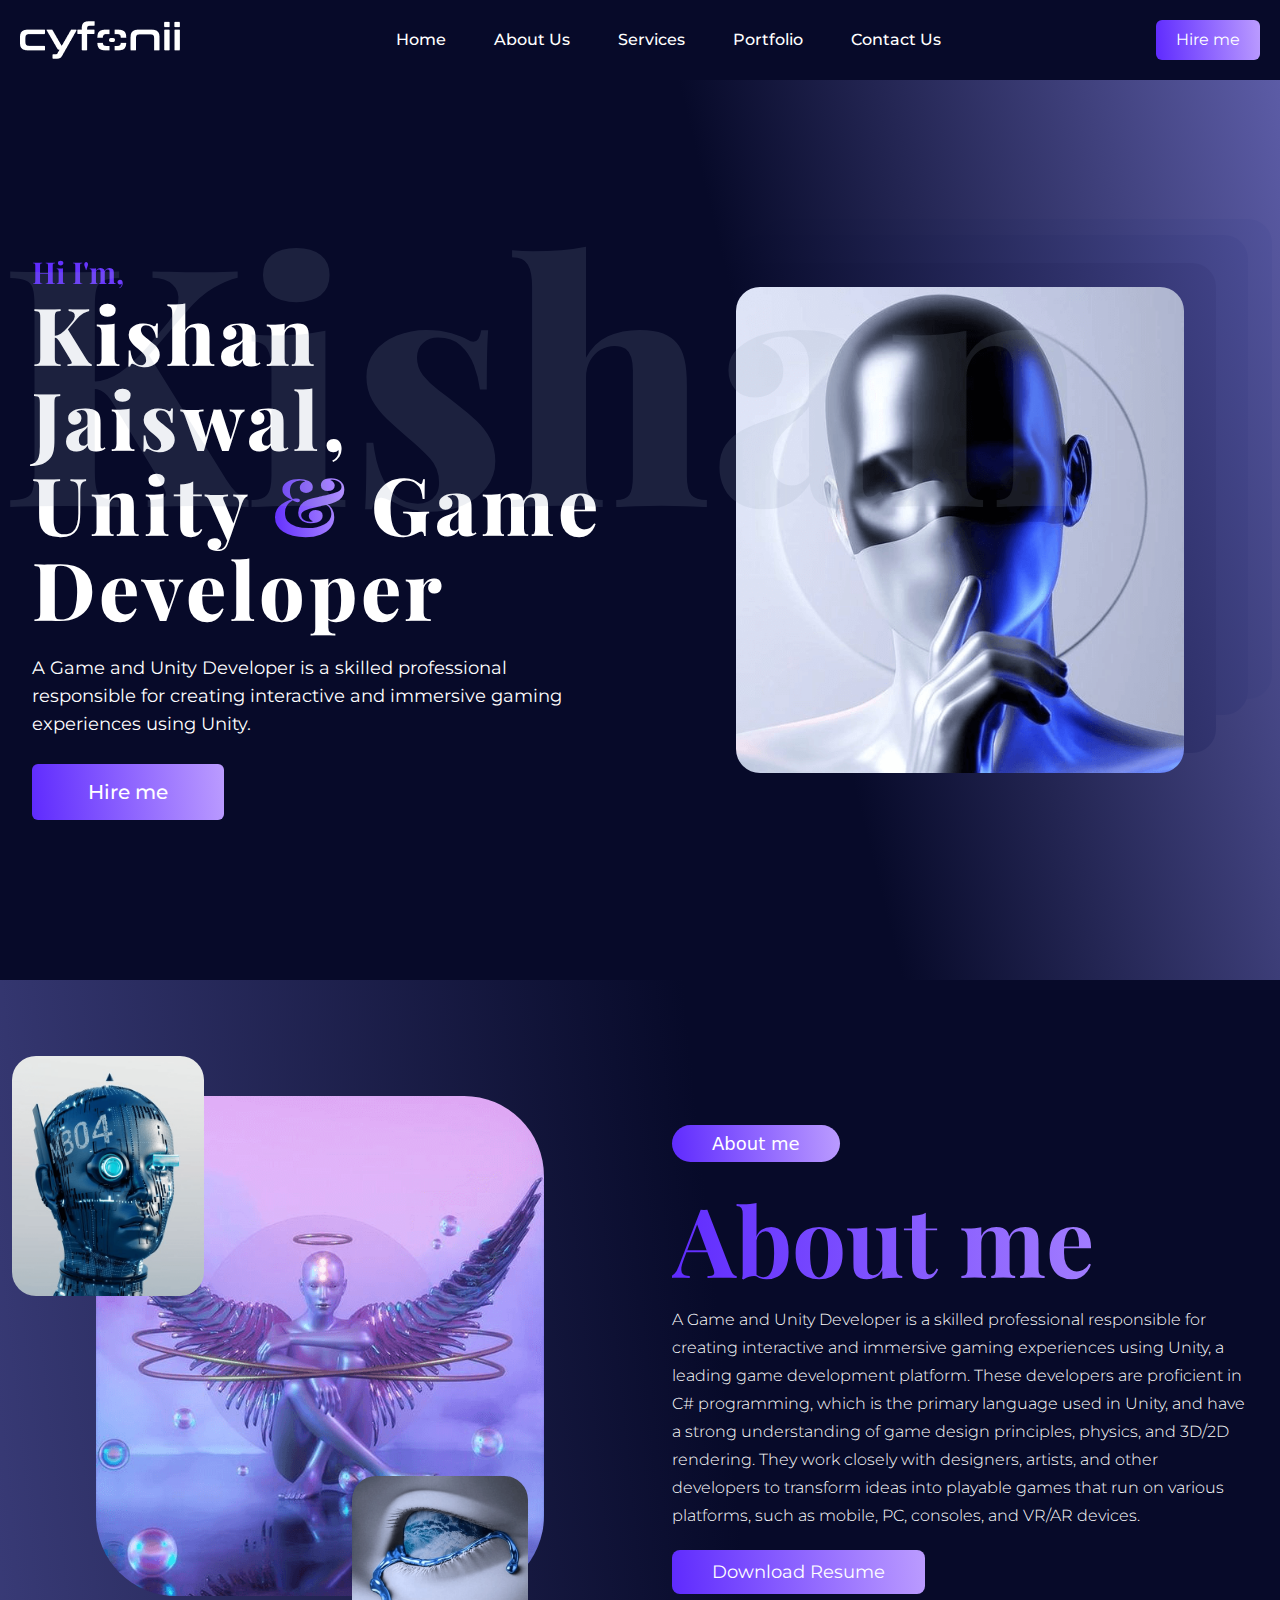
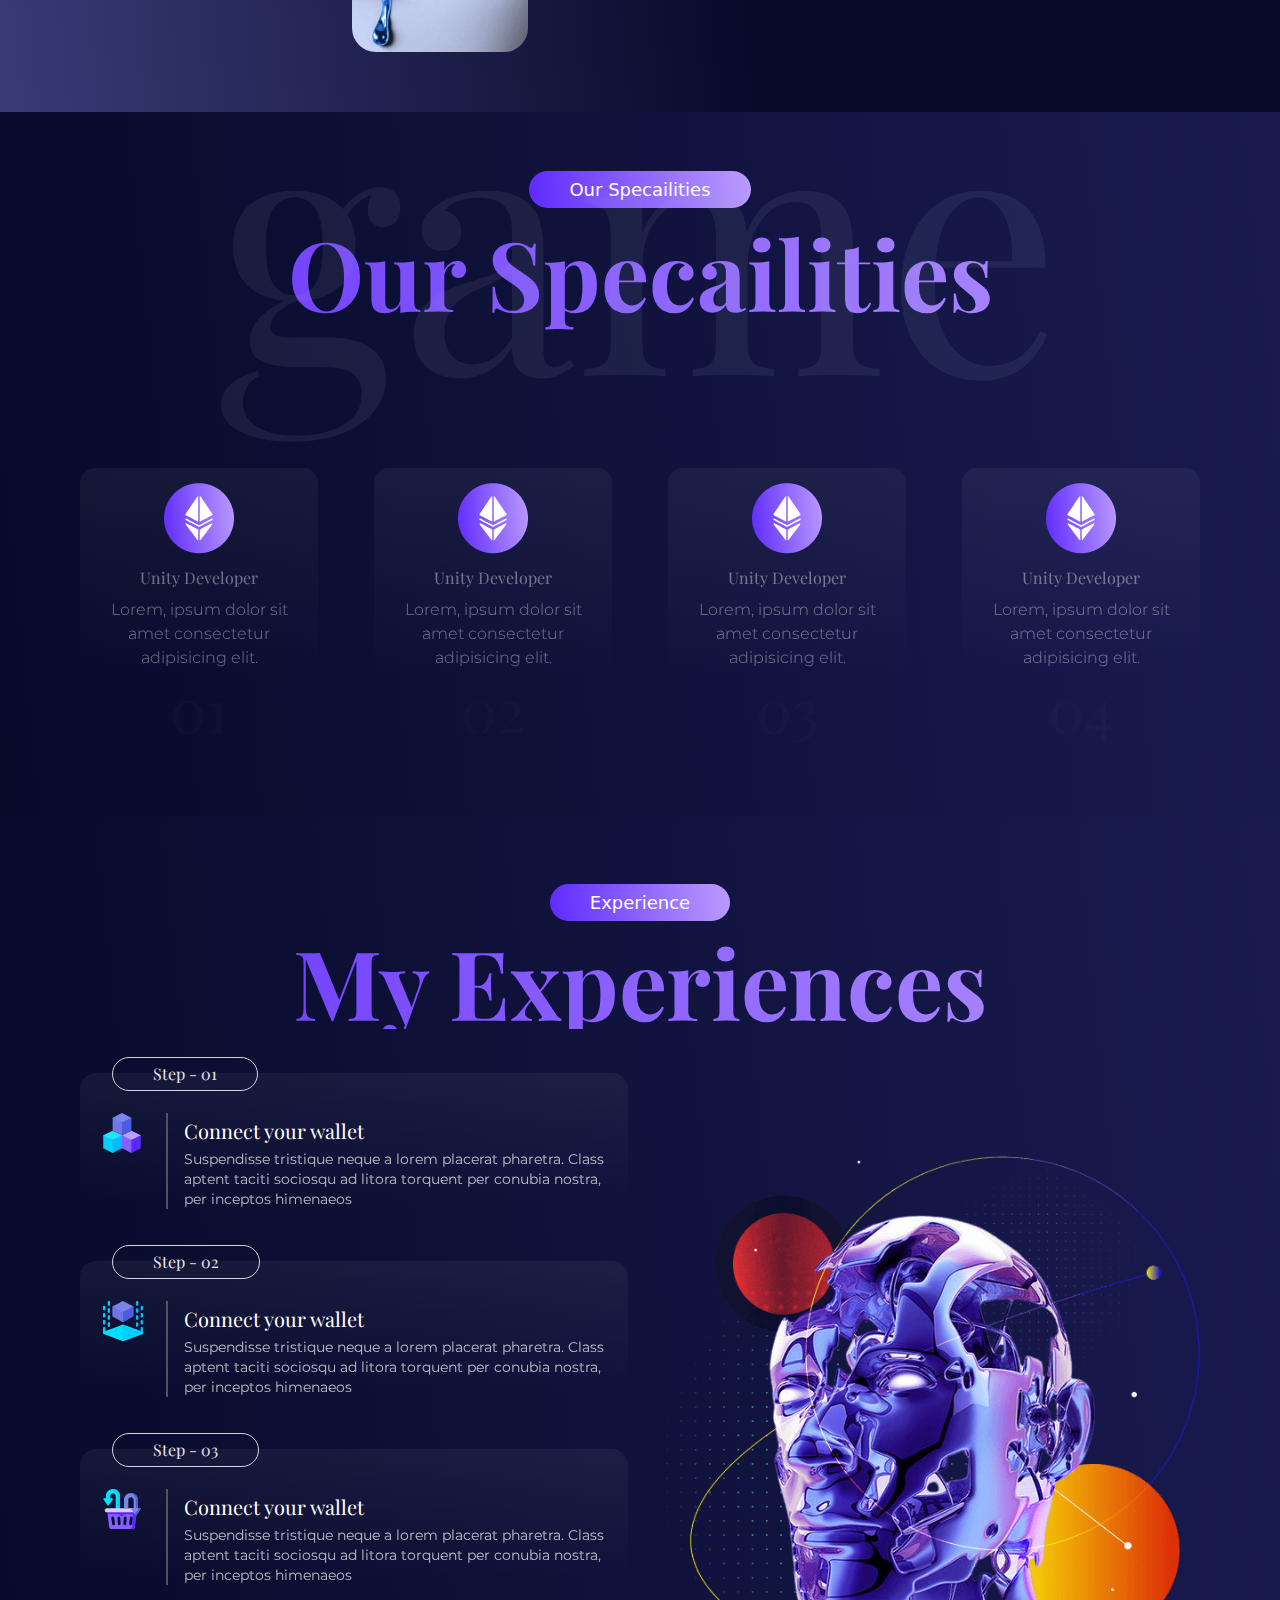
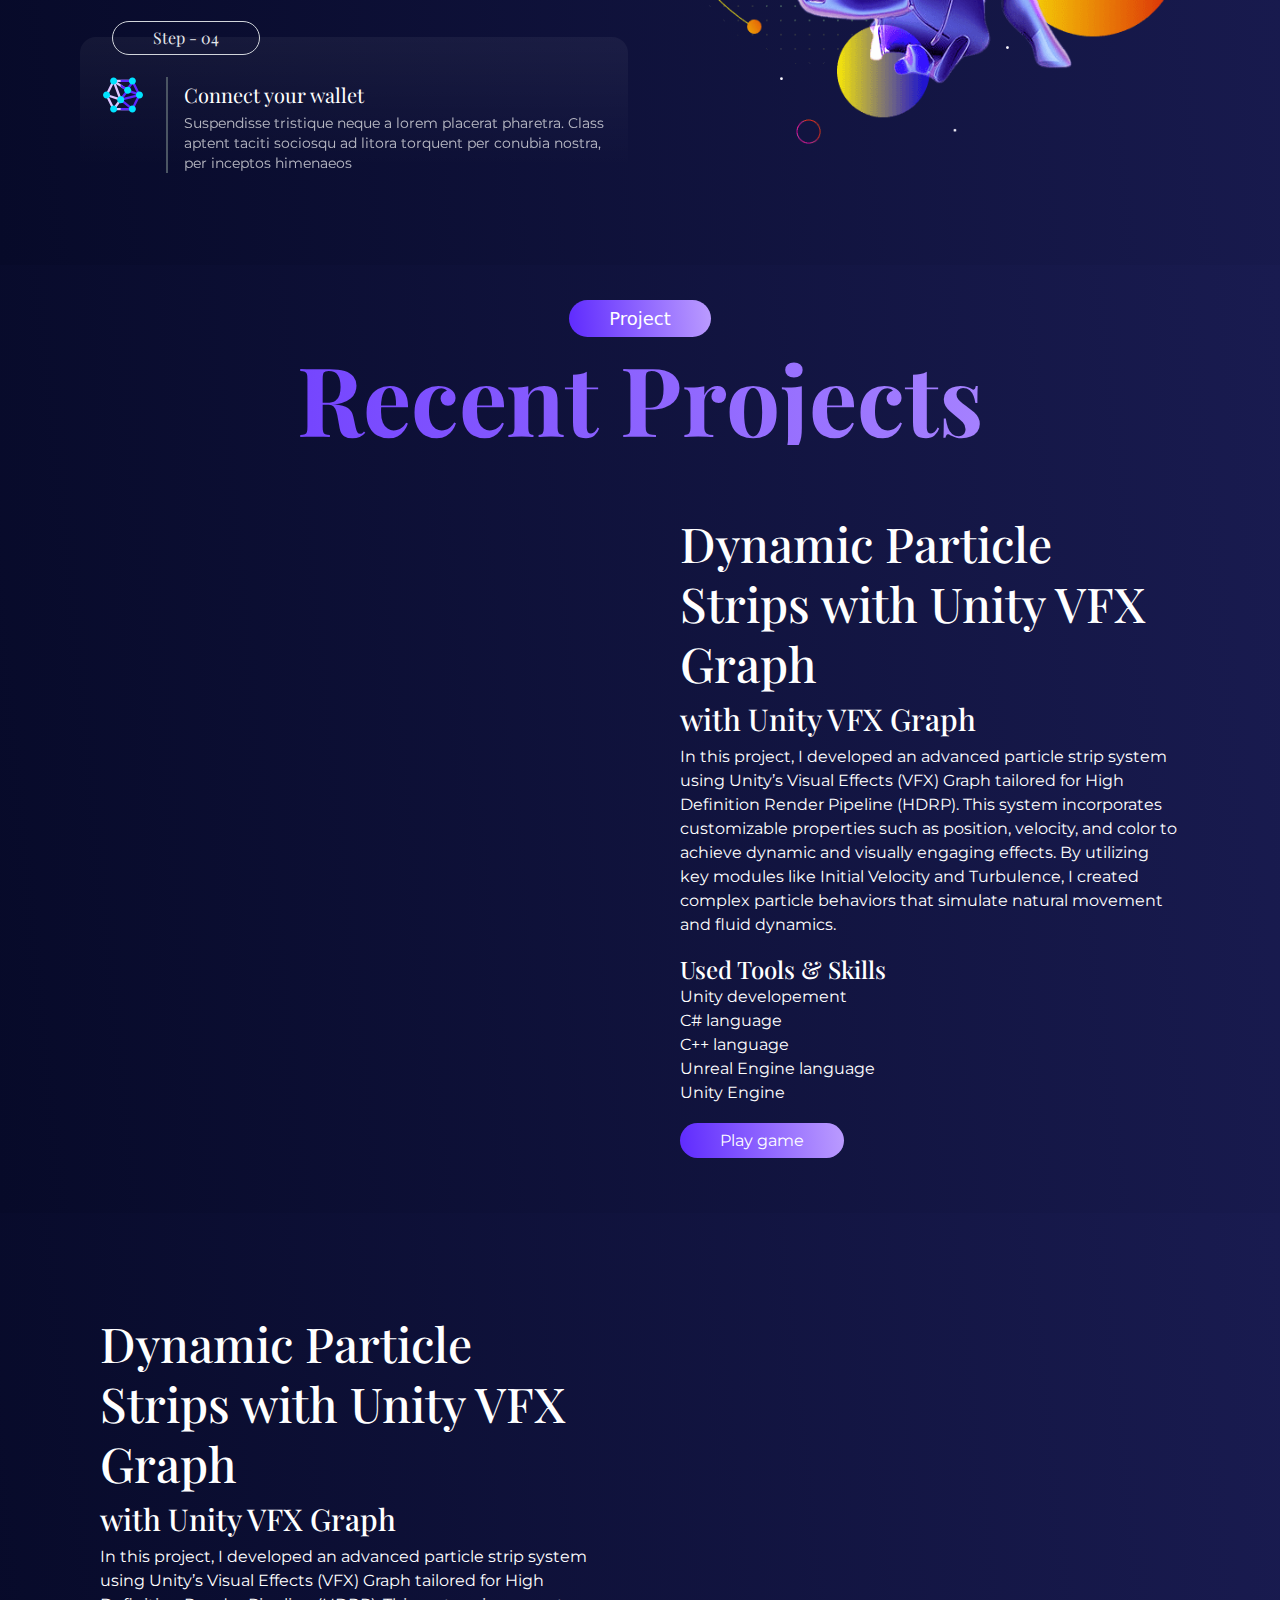
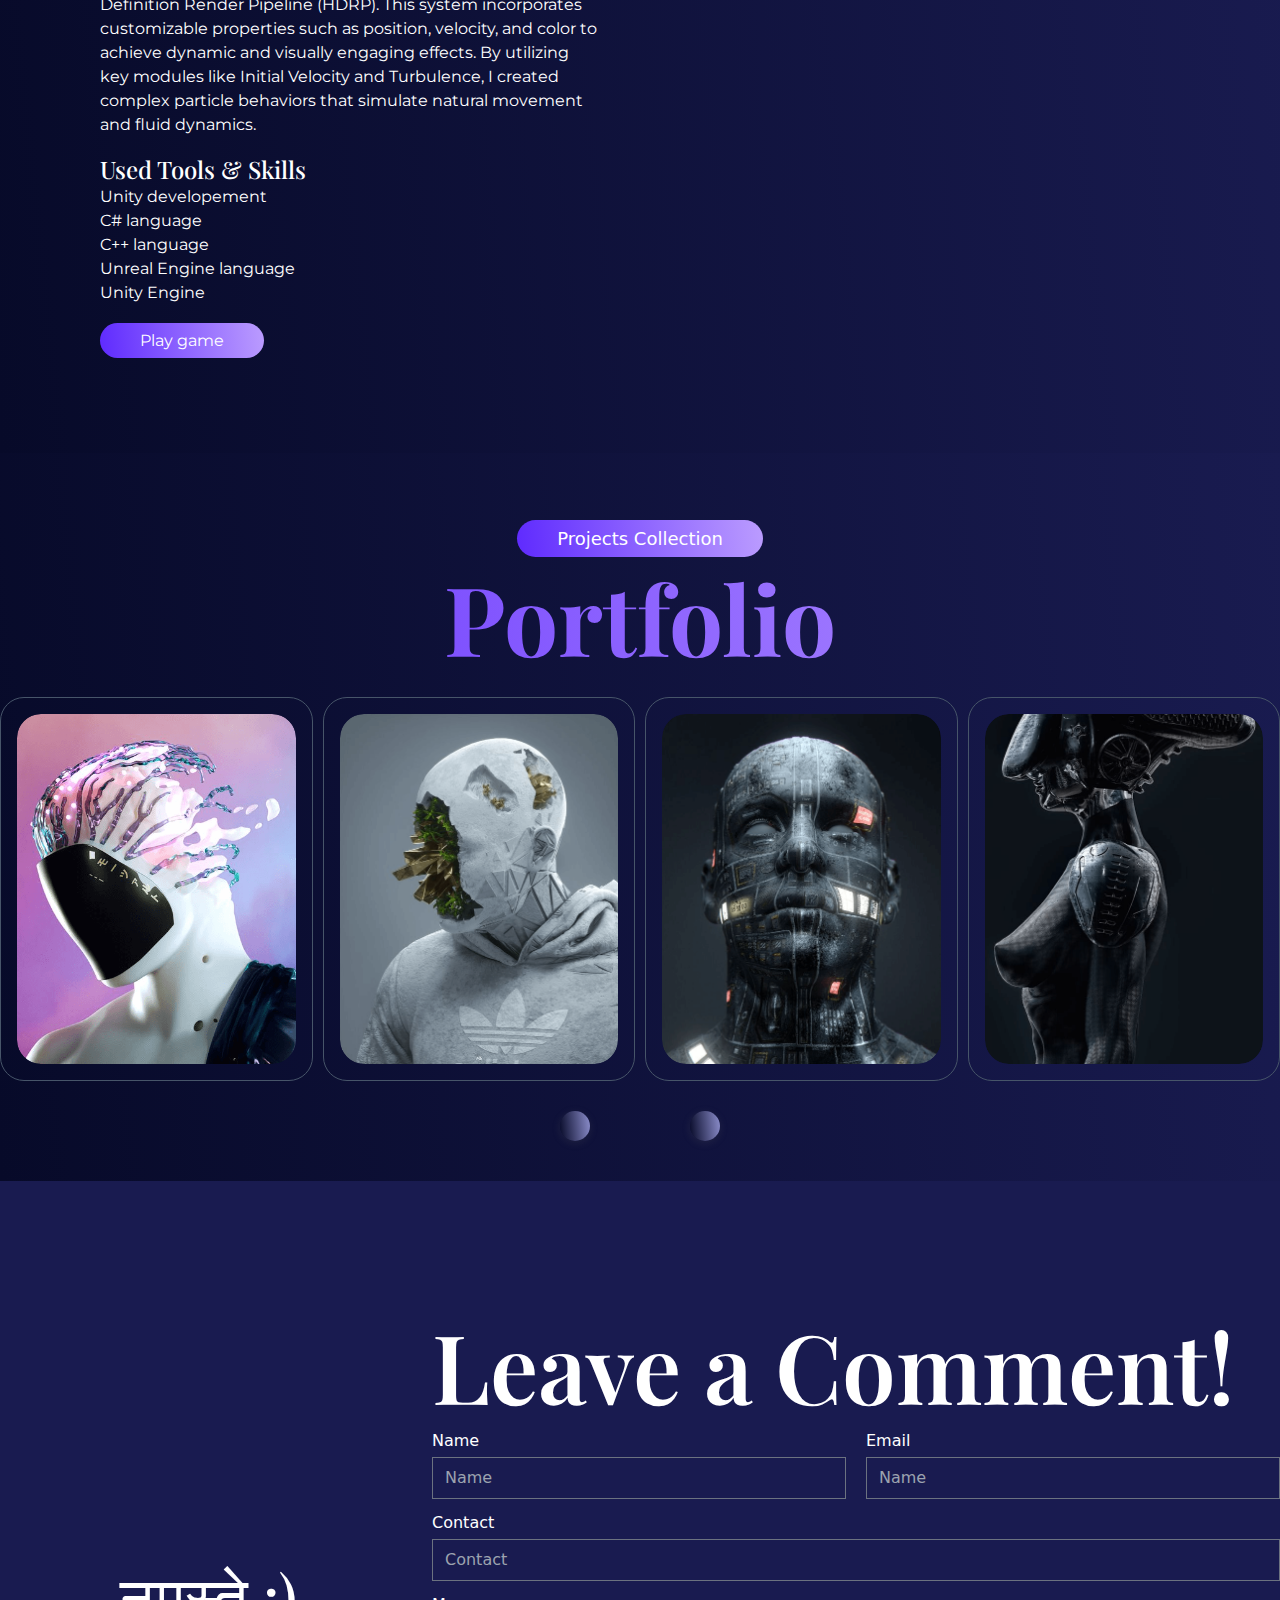
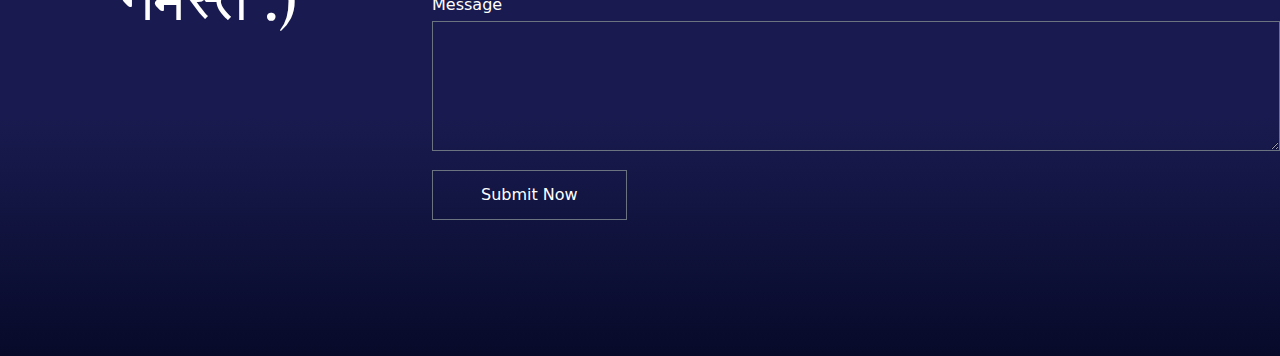
==== index.html @ dc8a5039 "add a some links of prokects" ====
<!doctype html>
<html>

<head>
    <meta charset="UTF-8">
    <meta name="viewport" content="width=device-width, initial-scale=1.0">
    <link rel="stylesheet"
        href="https://cdnjs.cloudflare.com/ajax/libs/OwlCarousel2/2.3.4/assets/owl.carousel.min.css" />
    <link href="./src/output.css" rel="stylesheet">
    <link href="./src/style.css" rel="stylesheet">
    <script src="./src/tailwind.js"></script>
</head>

<body>
    <nav class="flex justify-between items-center p-5 bg-[#070A29] text-white">
        <div class="navbrand">
            <img class="w-40" src="./src/images/logo.png" alt="">
        </div>
        <div class="hidden lg:flex gap-12">
            <a class="font-medium" href="">Home</a>
            <a class="font-medium" href="">About Us</a>
            <a class="font-medium" href="">Services</a>
            <a class="font-medium" href="">Portfolio</a>
            <a class="font-medium" href="">Contact Us</a>
        </div>
        <a href="" class="hidden lg:flex hire">Hire me</a>
        <button class="toggle lg:hidden " onclick="toggleMenu()">
            <span class="iconify text-4xl" data-icon="ri:menu-3-fill"></span>
        </button>
        <!-- ==============Mobile Menu ============ -->
        <div class="fixed inset-0 bg-[#070A29] p-5 lg:hidden hidden" id="mobileMenu">
            <div class="flex justify-between items-center">
                <div class="navbrand">
                    <img class="w-40" src="./src/images/logo.png" alt="">
                </div>
                <button class="lg:hidden" onclick="toggleMenu()">
                    <span class="iconify text-4xl" data-icon="line-md:menu-to-close-transition"></span>
                </button>
            </div>
            <div class="flex flex-col pt-6">
                <a href="" class="font-medium py-3">Home</a>
                <a href="" class="font-medium py-3">About Us</a>
                <a href="" class="font-medium py-3">Services</a>
                <a href="" class="font-medium py-3">Portfolio</a>
                <a href="" class="font-medium py-3">Contact Us</a>
                <a href="" class="hire">Hire me</a>

            </div>
            <div class="flex justify-between items-center gap-2 py-5">
                <a href=""><span class="iconify text-4xl font-medium" data-icon="bi:github"></span></a>
                <a href="">
                    <span class="iconify text-4xl font-medium" data-icon="bi:linkedin"></span>
                </a>
                <a href="">
                    <span class="iconify text-4xl font-medium" data-icon="bi:instagram"></span>
                </a>
                <a href="">
                    <span class="iconify text-5xl font-medium" data-icon="vscode-icons:file-type-replit"></span>
                </a>
                <a href="">
                    <span class="iconify text-5xl font-medium" data-icon="basil:medium-solid"></span>
                </a>
                <a href="">
                    <span class="iconify text-4xl font-medium" data-icon="akar-icons:facebook-fill"></span>
                </a>
            </div>
        </div>
    </nav>
    <!-- =============Home Section============== -->
    <section class="bg-gradient w-full">
        <div
            class="max-w-[1440px] mx-auto flex flex-col md:flex-row justify-center items-center py-5 h-screen relative">
            <div class="w-full md:w-1/2 py-5 text-center md:text-left p-8">
                <h2 class="text-3xl font-bold text-gradient">Hi I'm,</h2>
                <h1 class="text-white font-size-1">Kishan Jaiswal, <br>Unity <span class="text-gradient">&</span> Game
                    Developer
                </h1>
                <p class="font-normal text-lg text-white pt-6">A Game and Unity Developer is a skilled professional
                    responsible for
                    creating interactive and
                    immersive gaming experiences using Unity. </p>
                <div class="pt-10">
                    <a href=""
                        class=" mt-5 hire px-14 py-4 hover:px-14 hover:py-4 outline-none text-xl hover:text-xl font-medium text-white">Hire
                        me</a>
                </div>
            </div>
            <div class="w-full md:w-1/2 py-5 flex justify-center">
                <div class="w-full max-w-lg h-[550px] p-8 relative ">
                    <img class="w-full h-full object-cover rounded-3xl z-50"
                        src="./src/images/banner.b41e8bd3384755f8ff18.png" alt="Kishan Jaiswal Banner">
                    <div class="absolute -top-9 left-14 right-0 w-full h-[480px] bg-slate-100 -z-40 rounded-3xl"></div>
                    <div class="absolute -top-5 left-8 right-0 w-full h-[480px] bg-slate-200 -z-40 rounded-3xl"></div>
                    <div class="absolute top-2 left-0 right-0 w-full h-[490px] bg-gray-300  -z-20 rounded-3xl"></div>
                </div>
            </div>
            <h1 class="text-animation absolute left-0 top-10 right-0 flex text-slate-400 z-10 opacity-15">
                Kishan
            </h1>
        </div>
    </section>
    <!-- =================About Section=============== -->
    <section class="about w-full py-16">
        <div class="container w-[1440px] mx-auto flex flex-col md:flex-row py-5 items-center">
            <div class="w-full md:w-1/2 p-8">
                <div class="relative flex justify-center">
                    <div class="w-full max-w-md h-[500px]">
                        <img class="object-cover w-full h-full" src="./src/images/about-01.b2e3a8ef849333fdca05.png"
                            alt="" style="border-radius: 80px;">
                    </div>
                    <div class="absolute -top-10 -left-5 w-full max-w-48 z-10">
                        <img class="w-full h-full object-cover rounded-3xl"
                            src="./src/images/about-02.9e29e551e4812c4673e8.png" alt="">
                    </div>
                    <div class="absolute -bottom-14 right-20 w-full max-w-44 h-44 z-10">
                        <img class="w-full h-full object-cover rounded-3xl"
                            src="./src/images/about-03.4dc3e6d50a17fbe3cf21.png" alt="">
                    </div>
                </div>
            </div>
            <div class="w-full md:w-1/2">
                <div class="p-8">
                    <div class="py-8"><span
                            class="text-white rounded-full px-10 py-2 hover:px-10 hover:py-2 hover:rounded-full text-lg font-normal hire ">About
                            me</span>
                    </div>
                    <h2 class="text-8xl font-bold  text-gradient">About me</h2>
                    <p class="text-base text-white font-light leading-7 pt-5">A Game and Unity Developer
                        is a
                        skilled
                        professional
                        responsible
                        for creating
                        interactive and
                        immersive gaming experiences using Unity, a leading game development platform. These developers
                        are
                        proficient in C# programming, which is the primary language used in Unity, and have a strong
                        understanding of game design principles, physics, and 3D/2D rendering. They work closely with
                        designers, artists, and other developers to transform ideas into playable games that run on
                        various
                        platforms, such as mobile, PC, consoles, and VR/AR devices. </p>
                    <div class="flex gap-6 pt-5 items-center">
                        <a href=""
                            class="text-white rounded-lg px-10 py-2 hover:px-10 hover:py-2 hover:rounded-lg text-lg font-normal hire ">Download
                            Resume
                        </a>
                        <a href="" class="text-white text-3xl"><span class="iconify" data-icon="bi-github"></span></a>
                        <a href="" class="text-white text-3xl"><span class="iconify"
                                data-icon="entypo-social:linkedin-with-circle"></span></a>
                        <a href="" class="text-white text-4xl"><span class="iconify"
                                data-icon="vscode-icons:file-type-replit"></span></a>
                        <a href="" class="text-white text-4xl"><span class="iconify"
                                data-icon="ri:instagram-fill"></span></a>
                    </div>
                </div>
            </div>
        </div>
    </section>
    <!-- =================== -->
    <section class="portfolio py-16 w-full relative ">
        <div class="text-center  relative">
            <span
                class="text-white relative z-100 rounded-full px-10 py-2 hover:px-10 hover:py-2 hover:rounded-full text-lg font-normal hire ">Our
                Specailities</span>
            <h1 class="absolute -top-52 opacity-10 z-0 left-0 right-0 flex justify-center text-slate-400 game">game</h1>
        </div>
        <h2 class="text-8xl py-5 text-center font-bold  text-gradient">Our Specailities</h2>
        <div
            class="container w-[1440px] mx-auto gap-14 flex flex-col md:flex-row justify-center items-center pt-32 px-20">
            <div class="w-full md:w-1/4 flex justify-center">
                <div class="speciality-box group"> <!-- Add group class here -->
                    <img class="mx-auto" src="./src/images/download.png" alt="">
                    <div class="text-center text-white opacity-40">
                        <h6 class="text-white pt-3">Unity Developer</h6>
                        <p class="text-base font-light py-2">Lorem, ipsum dolor sit amet consectetur adipisicing elit.
                        </p>
                        <h2
                            class="text-white opacity-5 text-6xl transition-opacity duration-300 ease-in-out group-hover:opacity-100">
                            01
                        </h2>
                    </div>
                </div>
            </div>
            <div class="w-full md:w-1/4 flex justify-center">
                <div class="speciality-box group"> <!-- Add group class here -->
                    <img class="mx-auto" src="./src/images/download.png" alt="">
                    <div class="text-center text-white opacity-40">
                        <h6 class="text-white pt-3">Unity Developer</h6>
                        <p class="text-base font-light py-2">Lorem, ipsum dolor sit amet consectetur adipisicing elit.
                        </p>
                        <h2
                            class="text-white opacity-5 text-6xl transition-opacity duration-300 ease-in-out group-hover:opacity-100">
                            02
                        </h2>
                    </div>
                </div>
            </div>
            <div class="w-full md:w-1/4 flex justify-center">
                <div class="speciality-box group"> <!-- Add group class here -->
                    <img class="mx-auto" src="./src/images/download.png" alt="">
                    <div class="text-center text-white opacity-40">
                        <h6 class="text-white pt-3">Unity Developer</h6>
                        <p class="text-base font-light py-2">Lorem, ipsum dolor sit amet consectetur adipisicing elit.
                        </p>
                        <h2
                            class="text-white opacity-5 text-6xl transition-opacity duration-300 ease-in-out group-hover:opacity-100">
                            03
                        </h2>
                    </div>
                </div>
            </div>
            <div class="w-full md:w-1/4 flex justify-center">
                <div class="speciality-box group"> <!-- Add group class here -->
                    <img class="mx-auto" src="./src/images/download.png" alt="">
                    <div class="text-center text-white opacity-40">
                        <h6 class="text-white pt-3">Unity Developer</h6>
                        <p class="text-base font-light py-2">Lorem, ipsum dolor sit amet consectetur adipisicing elit.
                        </p>
                        <h2
                            class="text-white opacity-5 text-6xl transition-opacity duration-300 ease-in-out group-hover:opacity-100">
                            04
                        </h2>
                    </div>
                </div>
            </div>


        </div>
    </section>
    <!-- ===========Resume=============== -->
    <section class="resume py-10">
        <div class="container w-[1440px] mx-auto">
            <div class="py-8  text-center"><span
                    class="text-white rounded-full px-10 py-2 hover:px-10 hover:py-2 hover:rounded-full text-lg font-normal hire ">Experience</span>
                <h2 class="text-8xl font-bold  text-gradient pt-4">My Experiences</h2>
            </div>

            <div class="grid grid-cols-2 justify-between items-center gap-6 px-20">
                <div class="resume-section">
                    <div class="portfolio-box flex gap-4 relative my-3 group">
                        <span
                            class="absolute -top-4 py-1 left-8 border font-normal rounded-full px-10 text-gray-200 text-base border-gray-300 duration-300 group-hover:bg-slate-800 group-hover:text-white group-hover:border-slate-400">
                            <h6>Step
                                - 01</h6>
                        </span>
                        <div class="w-28 h-20">
                            <img src="./src/images/icon-1.f92d6716453648917140d0982c1235c8.svg" alt="">
                        </div>
                        <div class="border border-gray-600"></div>
                        <div>
                            <h4 class="text-white text-xl font-normal py-1">Connect your wallet</h4>
                            <p class="text-white text-sm mb-0 opacity-70">Suspendisse tristique neque a lorem placerat
                                pharetra.
                                Class aptent
                                taciti
                                sociosqu ad litora
                                torquent per conubia nostra, per inceptos himenaeos</p>
                        </div>
                    </div>
                    <div class="portfolio-box flex gap-4 relative my-3 group">
                        <span
                            class="absolute -top-4 py-1 left-8 border font-normal rounded-full px-10 text-gray-200 text-base border-gray-300 duration-300 group-hover:bg-slate-800 group-hover:text-white group-hover:border-slate-400">
                            <h6>Step
                                - 02</h6>
                        </span>
                        <div class="w-28 h-20">
                            <img src="./src/images/icon-2.d14354eb7e60d2f3c8ea5cd46c8c5bdc.svg" alt="">
                        </div>
                        <div class="border border-gray-600"></div>
                        <div>
                            <h4 class="text-white text-xl font-normal py-1">Connect your wallet</h4>
                            <p class="text-white text-sm mb-0 opacity-70">Suspendisse tristique neque a lorem placerat
                                pharetra.
                                Class aptent
                                taciti
                                sociosqu ad litora
                                torquent per conubia nostra, per inceptos himenaeos</p>
                        </div>
                    </div>
                    <div class="portfolio-box flex gap-4 relative my-3 group">
                        <span
                            class="absolute -top-4 py-1 left-8 border font-normal rounded-full px-10 text-gray-200 text-base border-gray-300 duration-300 group-hover:bg-slate-800 group-hover:text-white group-hover:border-slate-400">
                            <h6>Step
                                - 03</h6>
                        </span>
                        <div class="w-28 h-20">
                            <img src="./src/images/icon-3.0f1a333637c772f2ac2dc19dfe37278e.svg" alt="">
                        </div>
                        <div class="border border-gray-600"></div>
                        <div>
                            <h4 class="text-white text-xl font-normal py-1">Connect your wallet</h4>
                            <p class="text-white text-sm mb-0 opacity-70">Suspendisse tristique neque a lorem placerat
                                pharetra.
                                Class aptent
                                taciti
                                sociosqu ad litora
                                torquent per conubia nostra, per inceptos himenaeos</p>
                        </div>
                    </div>
                    <div class="portfolio-box flex gap-4 relative my-3 group">
                        <span
                            class="absolute -top-4 py-1 left-8 border font-normal rounded-full px-10 text-gray-200 text-base border-gray-300 duration-300 group-hover:bg-slate-800 group-hover:text-white group-hover:border-slate-400">
                            <h6>Step
                                - 04</h6>
                        </span>
                        <div class="w-28 h-20">
                            <img src="./src/images/icon-4.3362ae6a9dd4e1d14fd1400a55131ba0.svg" alt="">
                        </div>
                        <div class="border border-gray-600"></div>
                        <div>
                            <h4 class="text-white text-xl font-normal py-1">Connect your wallet</h4>
                            <p class="text-white text-sm mb-0 opacity-70">Suspendisse tristique neque a lorem placerat
                                pharetra.
                                Class aptent
                                taciti
                                sociosqu ad litora
                                torquent per conubia nostra, per inceptos himenaeos</p>
                        </div>
                    </div>
                </div>
                <div class="md:max-w-2xl mx-auto">
                    <img src="./src/images/portfolio.5c35beca2c37f3ee7eb9.png" alt="">
                </div>
            </div>
        </div>
    </section>
    <!-- ==========Projects============= -->
    <section class="resume py-10">
        <div class="container w-[1440px] mx-auto">
            <div class="pb-12 text-center"><span
                    class="text-white rounded-full px-10 py-2 hover:px-10 hover:py-2 hover:rounded-full text-lg font-normal hire ">Project</span>
                <h2 class="text-8xl font-bold  text-gradient pt-4">Recent Projects</h2>
            </div>
            <div class="grid grid-cols-2 justify-between gap-10 items-center px-20">

                <a href="https://unitydev831.itch.io/fruit-ninja-2d" target="_blank"
                    class="video max-w-2xl h-[600px] px-5">
                    <video autoplay muted loop class="object-cover h-full w-full">
                        <source src="./src/videos/1-1.mp4" type="video/mp4">
                        <source src="./src/videos/1-1.ogg" type="video/ogg">
                    </video>
                </a>

                <div class="text-white p-5">
                    <h2 class="text-5xl leading-tight font-medium ">Dynamic Particle Strips with Unity VFX Graph
                    </h2>
                    <h3 class="text-3xl font-medium  text-white py-2">with Unity VFX Graph</h3>
                    <p>In this project, I developed an advanced particle strip system using Unity’s Visual Effects (VFX)
                        Graph tailored for High Definition Render Pipeline (HDRP). This system incorporates customizable
                        properties such as position, velocity, and color to achieve dynamic and visually engaging
                        effects. By utilizing key modules like Initial Velocity and Turbulence, I created complex
                        particle behaviors that simulate natural movement and fluid dynamics.</p>
                    <h4 class="text-2xl font-medium text-white pt-4">Used Tools & Skills</h4>
                    <p>Unity developement</p>
                    <p>C# language</p>
                    <p>C++ language</p>
                    <p>Unreal Engine language</p>
                    <p>Unity Engine</p>
                    <div class="pt-6">
                        <a href="https://unitydev831.itch.io/fruit-ninja-2d"
                            class="hire px-10 py-2 rounded-full hover:px-10 hover:py-2 hover:rounded-full">Play
                            game</a>
                    </div>
                </div>
            </div>
        </div>
    </section>
    <section class="resume py-10">
        <div class="container w-[1440px] mx-auto py-10">
            <div class="grid grid-cols-2 justify-between gap-10 items-center px-20">
                <div class="text-white p-5">
                    <h2 class="text-5xl leading-tight font-medium ">Dynamic Particle Strips with Unity VFX Graph
                    </h2>
                    <h3 class="text-3xl font-medium  text-white py-2">with Unity VFX Graph</h3>
                    <p>In this project, I developed an advanced particle strip system using Unity’s Visual Effects (VFX)
                        Graph tailored for High Definition Render Pipeline (HDRP). This system incorporates customizable
                        properties such as position, velocity, and color to achieve dynamic and visually engaging
                        effects. By utilizing key modules like Initial Velocity and Turbulence, I created complex
                        particle behaviors that simulate natural movement and fluid dynamics.</p>
                    <h4 class="text-2xl font-medium text-white pt-4">Used Tools & Skills</h4>
                    <p>Unity developement</p>
                    <p>C# language</p>
                    <p>C++ language</p>
                    <p>Unreal Engine language</p>
                    <p>Unity Engine</p>
                    <div class="pt-6">
                        <a href="https://unitydev831.itch.io/instrument-master"
                            class="hire px-10 py-2 rounded-full hover:px-10 hover:py-2 hover:rounded-full">Play
                            game</a>
                    </div>
                </div>

                <a href="https://unitydev831.itch.io/instrument-master" target="_blank"
                    class="video max-w-2xl h-[600px] px-5">
                    <video autoplay muted loop class="object-cover h-full w-full">
                        <source src="./src/videos/1-2.mp4" type="video/mp4">
                        <source src="./src/videos/1-2.ogg" type="video/ogg">
                    </video>
                </a>


            </div>
        </div>
    </section>
    <!-- ================================== -->
    <section class="projects_slider resume py-10">
        <div class="container w-[1440px] mx-auto">
            <div class="py-8  text-center"><span
                    class="text-white rounded-full px-10 py-2 hover:px-10 hover:py-2 hover:rounded-full text-lg font-normal hire ">Projects
                    Collection</span>
                <h2 class="text-8xl font-bold  text-gradient pt-4">Portfolio</h2>
            </div>
            <div class="slider_Container ">
                <div class="owl-carousel owl-theme">
                    <div
                        class="item border hover:border-gray-200 duration-200 p-4 rounded-3xl border-slate-600 relative group overflow-hidden">
                        <div class="w-full max-w-lg h-[350px] overflow-hidden rounded-3xl">
                            <img class="object-cover h-full w-full rounded-3xl group-hover:scale-110 duration-1000 ease-in-out"
                                src="./src/images/project-01.181d05636ae19882435d.png" alt="">
                        </div>
                        <div
                            class="absolute bottom-4 opacity-0 left-0 right-0 flex py-2 justify-center bg-opacity-50 mx-5 group-hover:bottom-8 group-hover:opacity-100 duration-500 ease-in-out rounded-lg backdrop-blur-3xl">
                            <a href="" class="text-white text-lg font-medium">King of pirates</a>
                        </div>
                    </div>


                    <div
                        class="item border hover:border-gray-200 duration-200 p-4 rounded-3xl border-slate-600 relative group overflow-hidden">
                        <div class="w-full max-w-lg h-[350px] overflow-hidden rounded-3xl">
                            <img class="object-cover h-full w-full rounded-3xl group-hover:scale-110 duration-1000 ease-in-out"
                                src="./src/images/project-02.e9c6cde09013c72c5dbd.png" alt="">
                        </div>
                        <div
                            class="absolute bottom-4 opacity-0 left-0 right-0 flex py-2 justify-center bg-opacity-50 mx-5 group-hover:bottom-8 group-hover:opacity-100 duration-500 ease-in-out rounded-lg backdrop-blur-3xl">
                            <a href="" class="text-white text-lg font-medium">King of pirates</a>
                        </div>
                    </div>
                    <div
                        class="item border hover:border-gray-200 duration-200 p-4 rounded-3xl border-slate-600 relative group overflow-hidden">
                        <div class="w-full max-w-lg h-[350px] overflow-hidden rounded-3xl">
                            <img class="object-cover h-full w-full rounded-3xl group-hover:scale-110 duration-1000 ease-in-out"
                                src="./src/images/project-03.1ce7109df0be2a58a2f3.png" alt="">
                        </div>
                        <div
                            class="absolute bottom-4 opacity-0 left-0 right-0 flex py-2 justify-center bg-opacity-50 mx-5 group-hover:bottom-8 group-hover:opacity-100 duration-500 ease-in-out rounded-lg backdrop-blur-3xl">
                            <a href="" class="text-white text-lg font-medium">King of pirates</a>
                        </div>
                    </div>
                    <div
                        class="item border hover:border-gray-200 duration-200 p-4 rounded-3xl border-slate-600 relative group overflow-hidden">
                        <div class="w-full max-w-lg h-[350px] overflow-hidden rounded-3xl">
                            <img class="object-cover h-full w-full rounded-3xl group-hover:scale-110 duration-1000 ease-in-out"
                                src="./src/images/project-04.6b898cba226dc2348f9f.png" alt="">
                        </div>
                        <div
                            class="absolute bottom-4 opacity-0 left-0 right-0 flex py-2 justify-center bg-opacity-50 mx-5 group-hover:bottom-8 group-hover:opacity-100 duration-500 ease-in-out rounded-lg backdrop-blur-3xl">
                            <a href="" class="text-white text-lg font-medium">King of pirates</a>
                        </div>
                    </div>
                    <div
                        class="item border hover:border-gray-200 duration-200 p-4 rounded-3xl border-slate-600 relative group overflow-hidden">
                        <div class="w-full max-w-lg h-[350px] overflow-hidden rounded-3xl">
                            <img class="object-cover h-full w-full rounded-3xl group-hover:scale-110 duration-1000 ease-in-out"
                                src="./src/images/project-05.c9468f210d1d62723c47.png" alt="">
                        </div>
                        <div
                            class="absolute bottom-4 opacity-0 left-0 right-0 flex py-2 justify-center bg-opacity-50 mx-5 group-hover:bottom-8 group-hover:opacity-100 duration-500 ease-in-out rounded-lg backdrop-blur-3xl">
                            <a href="" class="text-white text-lg font-medium">King of pirates</a>
                        </div>
                    </div>

                </div>
            </div>
        </div>
    </section>
    <section class="newslatter py-24 overflow-hidden">
        <div class="container w-[1440px] mx-auto">
            <div class="grid grid-cols-3 gap-4">
                <div class="">
                    <div class="relative text-center">
                        <div class="w-full absolute top-4">
                            <img src="https://wonderkin.michael-aust.com/images/footer/illustration/lines-top.svg"
                                alt="">
                        </div>
                        <div class="w-full absolute">
                            <img src="https://wonderkin.michael-aust.com/images/footer/illustration/single-line-top.svg"
                                alt="">
                        </div>
                        <div class="absolute top-5">
                            <img src="https://wonderkin.michael-aust.com/images/footer/illustration/big-rectangle.svg"
                                alt="">
                        </div>
                        <div class="absolute top-3">
                            <img src="https://wonderkin.michael-aust.com/images/footer/illustration/small-rectangle.svg"
                                alt="">
                        </div>
                        <div class="absolute top-1">
                            <img src="https://wonderkin.michael-aust.com/images/footer/illustration/big-circle.svg"
                                alt="">
                        </div>
                        <div class="absolute top-0">
                            <img src="https://wonderkin.michael-aust.com/images/footer/illustration/small-circle.svg"
                                alt="">
                        </div>
                        <div class="w-full absolute top-0">
                            <img src="https://wonderkin.michael-aust.com/images/footer/illustration/single-line-bottom.svg"
                                alt="">
                        </div>
                        <div class="w-full absolute -top-4">
                            <img src="https://wonderkin.michael-aust.com/images/footer/illustration/lines-bottom.svg"
                                alt="">
                        </div>
                        <div class="absolute w-full top-72">
                            <h3 class="text-white font-medium text-6xl">नमस्ते :)</h3>
                        </div>
                    </div>
                </div>
                <div class="col-span-2 py-10">
                    <form action="" class="relative">
                        <h2 class="text-white font-semibold text-8xl pb-4">Leave a Comment!</h2>
                        <div class="flex justify-between items-center w-full gap-5">
                            <div class="mb-3 w-full">
                                <label for="Name" class="text-white text-base font-normal">Name</label>
                                <input type="text" placeholder="Name"
                                    class="w-full py-2 mt-1 border border-gray-500 bg-transparent text-slate-300 font-light px-3 outline-none">
                            </div>
                            <div class="mb-3 w-full">
                                <label for="Name" class="text-white text-base font-normal">Email</label>
                                <input type="email" placeholder="Name"
                                    class="w-full py-2 mt-1 border border-gray-500 bg-transparent text-slate-300 font-light px-3 outline-none">
                            </div>
                        </div>
                        <div class="mb-3 w-full">
                            <label for="Contact" class="text-white text-base font-normal">Contact</label>
                            <input type="number" placeholder="Contact"
                                class="w-full py-2 mt-1 border border-gray-500 bg-transparent text-slate-300 font-light px-3 outline-none">
                        </div>
                        <div class="mb-3 w-full">
                            <label for="Name" class="text-white text-base font-normal">Message</label>
                            <textarea name="message" id="" cols="10" rows="5"
                                class="w-full border mt-1 border-gray-500 py-1 bg-transparent text-slate-300 font-light px-3 outline-none"></textarea>
                        </div>
                        <button class="px-12 py-3 text-white border border-gray-500">Submit Now</button>
                    </form>
                </div>
            </div>
        </div>
    </section>
</body>
<script src="https://code.jquery.com/jquery-3.7.1.min.js"></script>
<script src="https://cdnjs.cloudflare.com/ajax/libs/iconify/2.0.0/iconify.min.js"></script>
<script src="https://cdnjs.cloudflare.com/ajax/libs/OwlCarousel2/2.3.4/owl.carousel.min.js"></script>
<script src="./src/custom.js"></script>

</html>
---- src/output.css ----
*,
::before,
::after {
  --tw-border-spacing-x: 0;
  --tw-border-spacing-y: 0;
  --tw-translate-x: 0;
  --tw-translate-y: 0;
  --tw-rotate: 0;
  --tw-skew-x: 0;
  --tw-skew-y: 0;
  --tw-scale-x: 1;
  --tw-scale-y: 1;
  --tw-pan-x: ;
  --tw-pan-y: ;
  --tw-pinch-zoom: ;
  --tw-scroll-snap-strictness: proximity;
  --tw-gradient-from-position: ;
  --tw-gradient-via-position: ;
  --tw-gradient-to-position: ;
  --tw-ordinal: ;
  --tw-slashed-zero: ;
  --tw-numeric-figure: ;
  --tw-numeric-spacing: ;
  --tw-numeric-fraction: ;
  --tw-ring-inset: ;
  --tw-ring-offset-width: 0px;
  --tw-ring-offset-color: #fff;
  --tw-ring-color: rgb(59 130 246 / 0.5);
  --tw-ring-offset-shadow: 0 0 #0000;
  --tw-ring-shadow: 0 0 #0000;
  --tw-shadow: 0 0 #0000;
  --tw-shadow-colored: 0 0 #0000;
  --tw-blur: ;
  --tw-brightness: ;
  --tw-contrast: ;
  --tw-grayscale: ;
  --tw-hue-rotate: ;
  --tw-invert: ;
  --tw-saturate: ;
  --tw-sepia: ;
  --tw-drop-shadow: ;
  --tw-backdrop-blur: ;
  --tw-backdrop-brightness: ;
  --tw-backdrop-contrast: ;
  --tw-backdrop-grayscale: ;
  --tw-backdrop-hue-rotate: ;
  --tw-backdrop-invert: ;
  --tw-backdrop-opacity: ;
  --tw-backdrop-saturate: ;
  --tw-backdrop-sepia: ;
  --tw-contain-size: ;
  --tw-contain-layout: ;
  --tw-contain-paint: ;
  --tw-contain-style: ;
}

::backdrop {
  --tw-border-spacing-x: 0;
  --tw-border-spacing-y: 0;
  --tw-translate-x: 0;
  --tw-translate-y: 0;
  --tw-rotate: 0;
  --tw-skew-x: 0;
  --tw-skew-y: 0;
  --tw-scale-x: 1;
  --tw-scale-y: 1;
  --tw-pan-x: ;
  --tw-pan-y: ;
  --tw-pinch-zoom: ;
  --tw-scroll-snap-strictness: proximity;
  --tw-gradient-from-position: ;
  --tw-gradient-via-position: ;
  --tw-gradient-to-position: ;
  --tw-ordinal: ;
  --tw-slashed-zero: ;
  --tw-numeric-figure: ;
  --tw-numeric-spacing: ;
  --tw-numeric-fraction: ;
  --tw-ring-inset: ;
  --tw-ring-offset-width: 0px;
  --tw-ring-offset-color: #fff;
  --tw-ring-color: rgb(59 130 246 / 0.5);
  --tw-ring-offset-shadow: 0 0 #0000;
  --tw-ring-shadow: 0 0 #0000;
  --tw-shadow: 0 0 #0000;
  --tw-shadow-colored: 0 0 #0000;
  --tw-blur: ;
  --tw-brightness: ;
  --tw-contrast: ;
  --tw-grayscale: ;
  --tw-hue-rotate: ;
  --tw-invert: ;
  --tw-saturate: ;
  --tw-sepia: ;
  --tw-drop-shadow: ;
  --tw-backdrop-blur: ;
  --tw-backdrop-brightness: ;
  --tw-backdrop-contrast: ;
  --tw-backdrop-grayscale: ;
  --tw-backdrop-hue-rotate: ;
  --tw-backdrop-invert: ;
  --tw-backdrop-opacity: ;
  --tw-backdrop-saturate: ;
  --tw-backdrop-sepia: ;
  --tw-contain-size: ;
  --tw-contain-layout: ;
  --tw-contain-paint: ;
  --tw-contain-style: ;
}

/*
! tailwindcss v3.4.13 | MIT License | https://tailwindcss.com
*/

/*
1. Prevent padding and border from affecting element width. (https://github.com/mozdevs/cssremedy/issues/4)
2. Allow adding a border to an element by just adding a border-width. (https://github.com/tailwindcss/tailwindcss/pull/116)
*/

*,
::before,
::after {
  box-sizing: border-box;
  /* 1 */
  border-width: 0;
  /* 2 */
  border-style: solid;
  /* 2 */
  border-color: #e5e7eb;
  /* 2 */
}

::before,
::after {
  --tw-content: "";
}

/*
1. Use a consistent sensible line-height in all browsers.
2. Prevent adjustments of font size after orientation changes in iOS.
3. Use a more readable tab size.
4. Use the user's configured `sans` font-family by default.
5. Use the user's configured `sans` font-feature-settings by default.
6. Use the user's configured `sans` font-variation-settings by default.
7. Disable tap highlights on iOS
*/

html,
:host {
  line-height: 1.5;
  /* 1 */
  -webkit-text-size-adjust: 100%;
  /* 2 */
  -moz-tab-size: 4;
  /* 3 */
  -o-tab-size: 4;
  tab-size: 4;
  /* 3 */
  font-family: ui-sans-serif, system-ui, sans-serif, "Apple Color Emoji", "Segoe UI Emoji", "Segoe UI Symbol",
    "Noto Color Emoji";
  /* 4 */
  font-feature-settings: normal;
  /* 5 */
  font-variation-settings: normal;
  /* 6 */
  -webkit-tap-highlight-color: transparent;
  /* 7 */
}

/*
1. Remove the margin in all browsers.
2. Inherit line-height from `html` so users can set them as a class directly on the `html` element.
*/

body {
  margin: 0;
  /* 1 */
  line-height: inherit;
  /* 2 */
}

/*
1. Add the correct height in Firefox.
2. Correct the inheritance of border color in Firefox. (https://bugzilla.mozilla.org/show_bug.cgi?id=190655)
3. Ensure horizontal rules are visible by default.
*/

hr {
  height: 0;
  /* 1 */
  color: inherit;
  /* 2 */
  border-top-width: 1px;
  /* 3 */
}

/*
Add the correct text decoration in Chrome, Edge, and Safari.
*/

abbr:where([title]) {
  -webkit-text-decoration: underline dotted;
  text-decoration: underline dotted;
}

/*
Remove the default font size and weight for headings.
*/

h1,
h2,
h3,
h4,
h5,
h6 {
  font-size: inherit;
  font-weight: inherit;
}

/*
Reset links to optimize for opt-in styling instead of opt-out.
*/

a {
  color: inherit;
  text-decoration: inherit;
}

/*
Add the correct font weight in Edge and Safari.
*/

b,
strong {
  font-weight: bolder;
}

/*
1. Use the user's configured `mono` font-family by default.
2. Use the user's configured `mono` font-feature-settings by default.
3. Use the user's configured `mono` font-variation-settings by default.
4. Correct the odd `em` font sizing in all browsers.
*/

code,
kbd,
samp,
pre {
  font-family: ui-monospace, SFMono-Regular, Menlo, Monaco, Consolas, "Liberation Mono", "Courier New", monospace;
  /* 1 */
  font-feature-settings: normal;
  /* 2 */
  font-variation-settings: normal;
  /* 3 */
  font-size: 1em;
  /* 4 */
}

/*
Add the correct font size in all browsers.
*/

small {
  font-size: 80%;
}

/*
Prevent `sub` and `sup` elements from affecting the line height in all browsers.
*/

sub,
sup {
  font-size: 75%;
  line-height: 0;
  position: relative;
  vertical-align: baseline;
}

sub {
  bottom: -0.25em;
}

sup {
  top: -0.5em;
}

/*
1. Remove text indentation from table contents in Chrome and Safari. (https://bugs.chromium.org/p/chromium/issues/detail?id=999088, https://bugs.webkit.org/show_bug.cgi?id=201297)
2. Correct table border color inheritance in all Chrome and Safari. (https://bugs.chromium.org/p/chromium/issues/detail?id=935729, https://bugs.webkit.org/show_bug.cgi?id=195016)
3. Remove gaps between table borders by default.
*/

table {
  text-indent: 0;
  /* 1 */
  border-color: inherit;
  /* 2 */
  border-collapse: collapse;
  /* 3 */
}

/*
1. Change the font styles in all browsers.
2. Remove the margin in Firefox and Safari.
3. Remove default padding in all browsers.
*/

button,
input,
optgroup,
select,
textarea {
  font-family: inherit;
  /* 1 */
  font-feature-settings: inherit;
  /* 1 */
  font-variation-settings: inherit;
  /* 1 */
  font-size: 100%;
  /* 1 */
  font-weight: inherit;
  /* 1 */
  line-height: inherit;
  /* 1 */
  letter-spacing: inherit;
  /* 1 */
  color: inherit;
  /* 1 */
  margin: 0;
  /* 2 */
  padding: 0;
  /* 3 */
}

/*
Remove the inheritance of text transform in Edge and Firefox.
*/

button,
select {
  text-transform: none;
}

/*
1. Correct the inability to style clickable types in iOS and Safari.
2. Remove default button styles.
*/

button,
input:where([type="button"]),
input:where([type="reset"]),
input:where([type="submit"]) {
  -webkit-appearance: button;
  /* 1 */
  background-color: transparent;
  /* 2 */
  background-image: none;
  /* 2 */
}

/*
Use the modern Firefox focus style for all focusable elements.
*/

:-moz-focusring {
  outline: auto;
}

/*
Remove the additional `:invalid` styles in Firefox. (https://github.com/mozilla/gecko-dev/blob/2f9eacd9d3d995c937b4251a5557d95d494c9be1/layout/style/res/forms.css#L728-L737)
*/

:-moz-ui-invalid {
  box-shadow: none;
}

/*
Add the correct vertical alignment in Chrome and Firefox.
*/

progress {
  vertical-align: baseline;
}

/*
Correct the cursor style of increment and decrement buttons in Safari.
*/

::-webkit-inner-spin-button,
::-webkit-outer-spin-button {
  height: auto;
}

/*
1. Correct the odd appearance in Chrome and Safari.
2. Correct the outline style in Safari.
*/

[type="search"] {
  -webkit-appearance: textfield;
  /* 1 */
  outline-offset: -2px;
  /* 2 */
}

/*
Remove the inner padding in Chrome and Safari on macOS.
*/

::-webkit-search-decoration {
  -webkit-appearance: none;
}

/*
1. Correct the inability to style clickable types in iOS and Safari.
2. Change font properties to `inherit` in Safari.
*/

::-webkit-file-upload-button {
  -webkit-appearance: button;
  /* 1 */
  font: inherit;
  /* 2 */
}

/*
Add the correct display in Chrome and Safari.
*/

summary {
  display: list-item;
}

/*
Removes the default spacing and border for appropriate elements.
*/

blockquote,
dl,
dd,
h1,
h2,
h3,
h4,
h5,
h6,
hr,
figure,
p,
pre {
  margin: 0;
}

fieldset {
  margin: 0;
  padding: 0;
}

legend {
  padding: 0;
}

ol,
ul,
menu {
  list-style: none;
  margin: 0;
  padding: 0;
}

/*
Reset default styling for dialogs.
*/

dialog {
  padding: 0;
}

/*
Prevent resizing textareas horizontally by default.
*/

textarea {
  resize: vertical;
}

/*
1. Reset the default placeholder opacity in Firefox. (https://github.com/tailwindlabs/tailwindcss/issues/3300)
2. Set the default placeholder color to the user's configured gray 400 color.
*/

input::-moz-placeholder,
textarea::-moz-placeholder {
  opacity: 1;
  /* 1 */
  color: #9ca3af;
  /* 2 */
}

input::placeholder,
textarea::placeholder {
  opacity: 1;
  /* 1 */
  color: #9ca3af;
  /* 2 */
}

/*
Set the default cursor for buttons.
*/

button,
[role="button"] {
  cursor: pointer;
}

/*
Make sure disabled buttons don't get the pointer cursor.
*/

:disabled {
  cursor: default;
}

/*
1. Make replaced elements `display: block` by default. (https://github.com/mozdevs/cssremedy/issues/14)
2. Add `vertical-align: middle` to align replaced elements more sensibly by default. (https://github.com/jensimmons/cssremedy/issues/14#issuecomment-634934210)
   This can trigger a poorly considered lint error in some tools but is included by design.
*/

img,
svg,
video,
canvas,
audio,
iframe,
embed,
object {
  display: block;
  /* 1 */
  vertical-align: middle;
  /* 2 */
}

/*
Constrain images and videos to the parent width and preserve their intrinsic aspect ratio. (https://github.com/mozdevs/cssremedy/issues/14)
*/

img,
video {
  max-width: 100%;
  height: auto;
}

/* Make elements with the HTML hidden attribute stay hidden by default */

[hidden] {
  display: none;
}

.flex {
  display: flex;
}

.hidden {
  display: none;
}

.items-center {
  align-items: center;
}

.justify-between {
  justify-content: space-between;
}

.gap-3 {
  gap: 0.75rem;
}

.gap-5 {
  gap: 1.25rem;
}

.gap-8 {
  gap: 2rem;
}

.bg-gray-500 {
  --tw-bg-opacity: 1;
  background-color: rgb(107 114 128 / var(--tw-bg-opacity));
}

.bg-gray-600 {
  --tw-bg-opacity: 1;
  background-color: rgb(75 85 99 / var(--tw-bg-opacity));
}

.p-5 {
  padding: 1.25rem;
}

.text-3xl {
  font-size: 1.875rem;
  line-height: 2.25rem;
}

.font-bold {
  font-weight: 700;
}

.text-white {
  --tw-text-opacity: 1;
  color: rgb(255 255 255 / var(--tw-text-opacity));
}

.underline {
  text-decoration-line: underline;
}

@media (min-width: 768px) {
  .md\:block {
    display: block;
  }

  .md\:hidden {
    display: none;
  }
}

@media (min-width: 1024px) {
  .lg\:block {
    display: block;
  }

  .lg\:hidden {
    display: none;
  }
}
---- src/style.css ----
@import url("https://fonts.googleapis.com/css2?family=Playfair+Display:ital,wght@0,400..900;1,400..900&display=swap");
@import url("https://fonts.googleapis.com/css2?family=Montserrat:ital,wght@0,100..900;1,100..900&display=swap");

h1,
h2,
h3,
h4,
h5,
h6 {
  font-family: "Playfair Display", serif;
}
a,
p {
  font-family: "Montserrat", sans-serif;
}

.hire {
  background: linear-gradient(264.28deg, #dec7ff -38.2%, #5c27fe 103.12%);
  border-radius: 6px;
  padding: 8px 20px;
  transition: all 0.3s ease;
}
.hire:hover {
  background: linear-gradient(85deg, #dec7ff -38.2%, #5c27fe 103.12%);
  border-radius: 6px;
  padding: 8px 20px;
  transform: translateY(-2px); /*Slight upward movement on hover */
  box-shadow: 0 4px 8px rgba(92, 39, 254, 0.3); /* Subtle shadow on hover */
}
.bg-gradient {
  background: rgb(7, 10, 41);
  background: linear-gradient(
    76deg,
    rgba(7, 10, 41, 1) 60%,
    rgba(9, 9, 121, 0.6615896358543417) 100%,
    rgba(55, 46, 120, 1) 100%
  );
  width: 100%;
}
.font-size-1 {
  font-size: 80px;
  font-weight: 800;
  line-height: 85px;
  letter-spacing: 4px;
}
.text-gradient {
  background: linear-gradient(264.28deg, #dec7ff -38.2%, #5c27fe 103.12%);
  -webkit-background-clip: text;
  -webkit-text-fill-color: transparent;
  background-clip: text;
  color: transparent;
}

.text-animation {
  font-size: 26vw;
  font-weight: 800;
}
.about {
  background: rgb(9, 9, 121);
  background: linear-gradient(
    84deg,
    rgba(9, 9, 121, 0.6615896358543417) 0%,
    rgba(57, 59, 119, 1) 0%,
    rgba(7, 10, 41, 1) 56%
  );
}
.portfolio {
  background: rgb(9, 9, 121);
  background: linear-gradient(
    84deg,
    rgba(9, 9, 121, 0.6615896358543417) 0%,
    rgba(7, 10, 41, 1) 0%,
    rgba(25, 27, 80, 1) 100%
  );
}
.game {
  font-size: 350px;
}
.speciality-box {
  background: linear-gradient(180deg, hsla(0, 0%, 100%, 0.05), hsla(0, 0%, 100%, 0) 73.86%);
  border-radius: 15px;
  padding: 15px 10px;
  position: relative;
  text-align: center;
}
.resume {
  background: rgb(9, 9, 121);
  background: linear-gradient(
    84deg,
    rgba(9, 9, 121, 0.6615896358543417) 0%,
    rgba(7, 10, 41, 1) 0%,
    rgba(25, 27, 80, 1) 100%
  );
}
.portfolio-box {
  background: linear-gradient(180deg, hsla(0, 0%, 100%, 0.05), hsla(0, 0%, 100%, 0) 73.86%);
  border-radius: 16px;
  margin-bottom: 19px;
  padding: 40px 23px;
  position: relative;
}
.sliderProjects .content {
  -webkit-backdrop-filter: blur(4px);
  backdrop-filter: blur(4px);
  background: hsla(0, 0%, 100%, 0.1);
  border-radius: 11px;
  bottom: 30px;
  left: 30px;
  padding: 17px;
  position: absolute;
  right: 30px;
  text-align: center;
}
.owl-carousel .owl-nav button.owl-next,
.owl-carousel .owl-nav button.owl-prev,
.owl-carousel button.owl-dot {
  background: 0 0;
  color: inherit;
  border: none;
  padding: 0 !important;
  font: inherit;
  background: rgb(127, 127, 221);
  background: linear-gradient(
    84deg,
    rgba(9, 9, 121, 0.6615896358543417) 0%,
    rgba(7, 10, 41, 1) 0%,
    rgb(140, 142, 204) 100%
  );
  border-radius: 30px;
  width: 30px;
  height: 30px;
  display: flex;
  justify-content: center;
  align-items: center;
  box-shadow: rgba(99, 99, 99, 0.2) 0px 2px 8px 0px;
}

.owl-nav {
  display: flex;
  justify-content: center;
  justify-items: center;
  padding-top: 30px;
  gap: 100px;
  color: #fff;
  font-size: 18px;
}

.newslatter {
  background: rgb(9, 9, 121);
  background: linear-gradient(
    0deg,
    rgba(9, 9, 121, 0.6615896358543417) 0%,
    rgba(7, 10, 41, 1) 0%,
    rgba(25, 27, 80, 1) 31%
  );
}
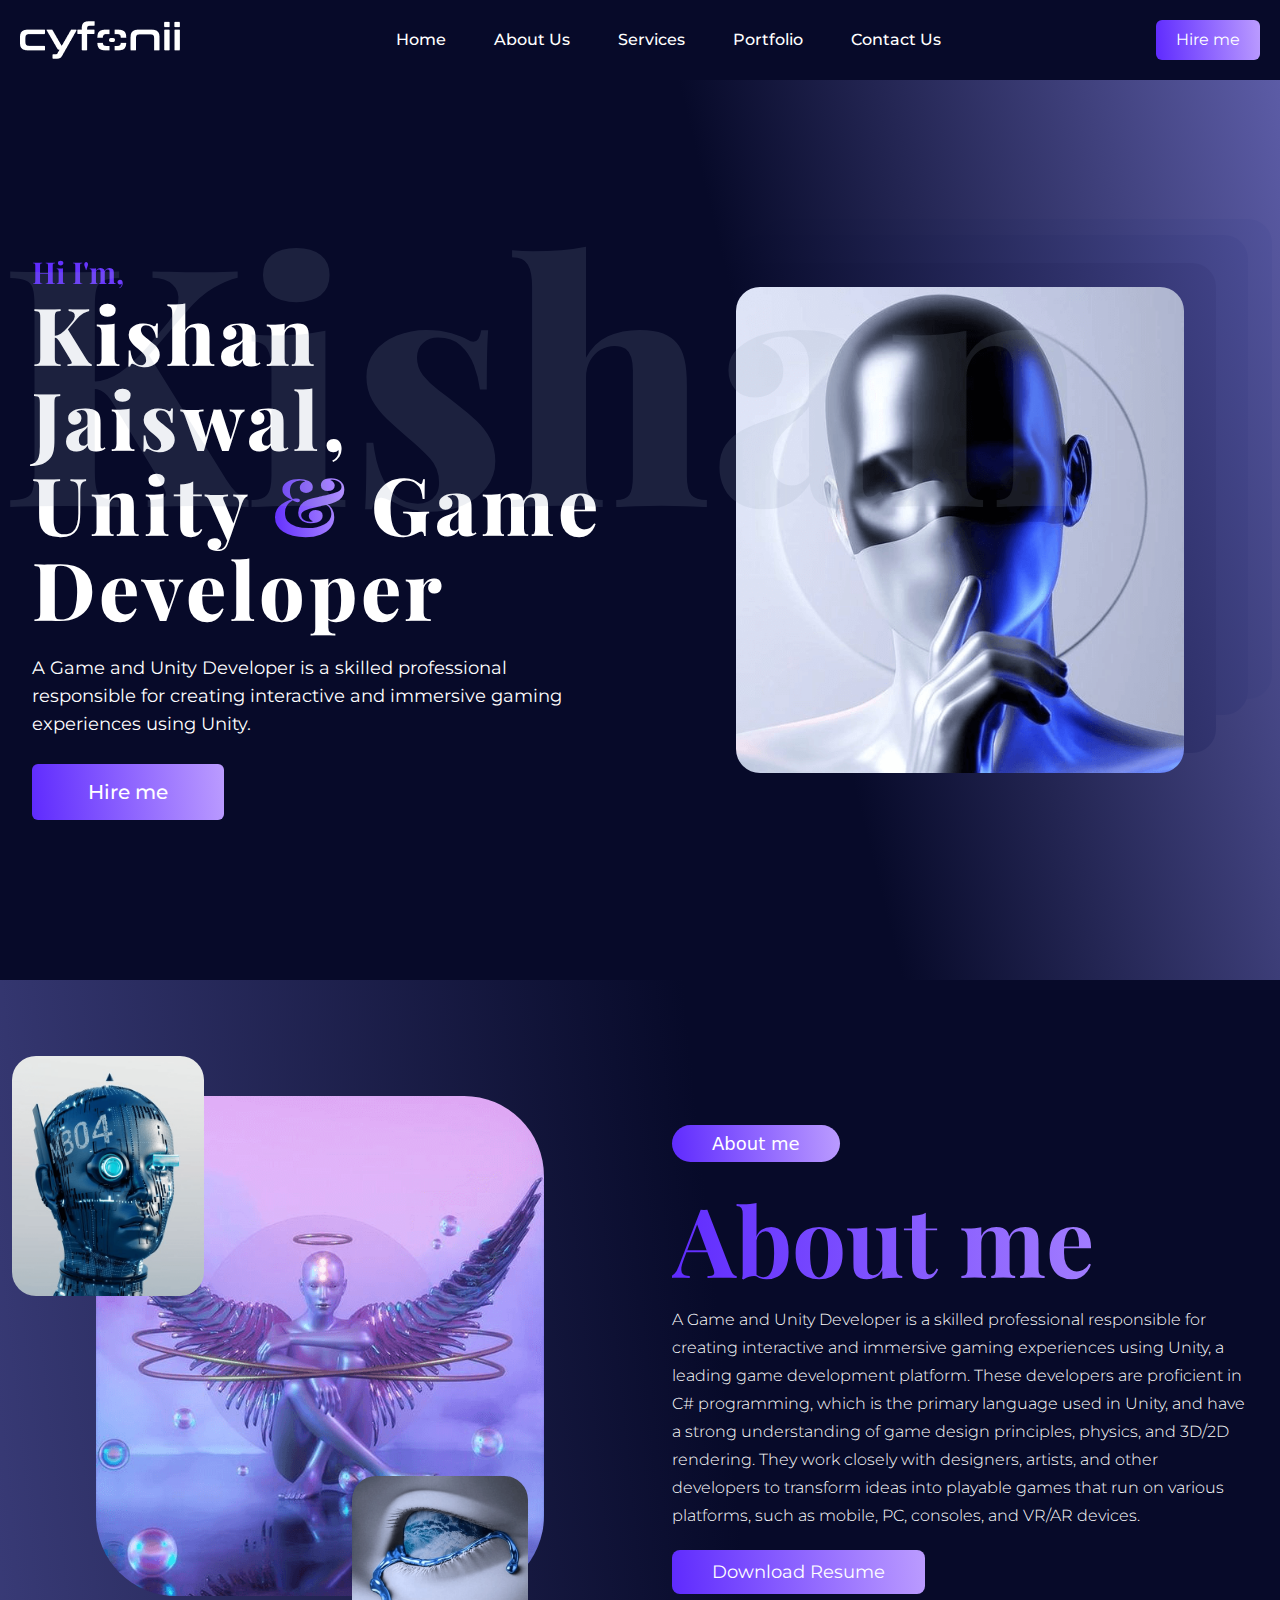
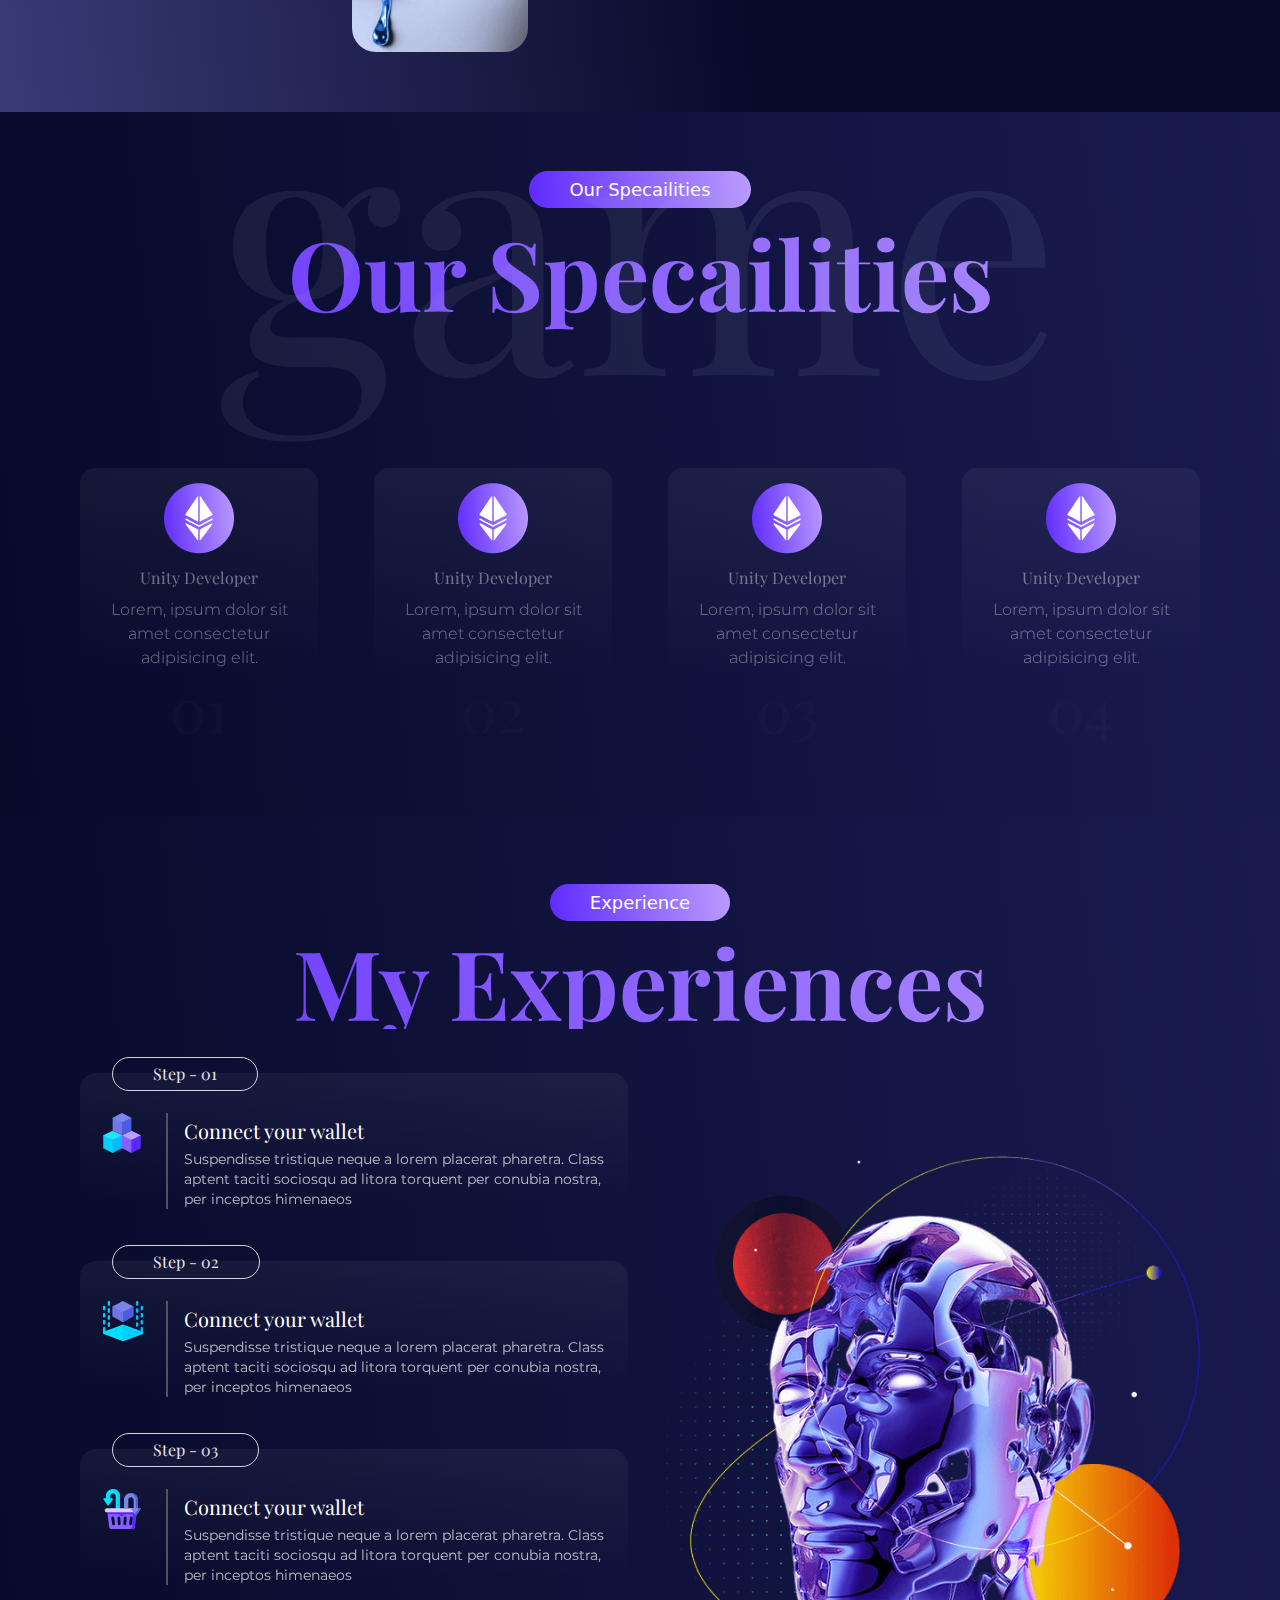
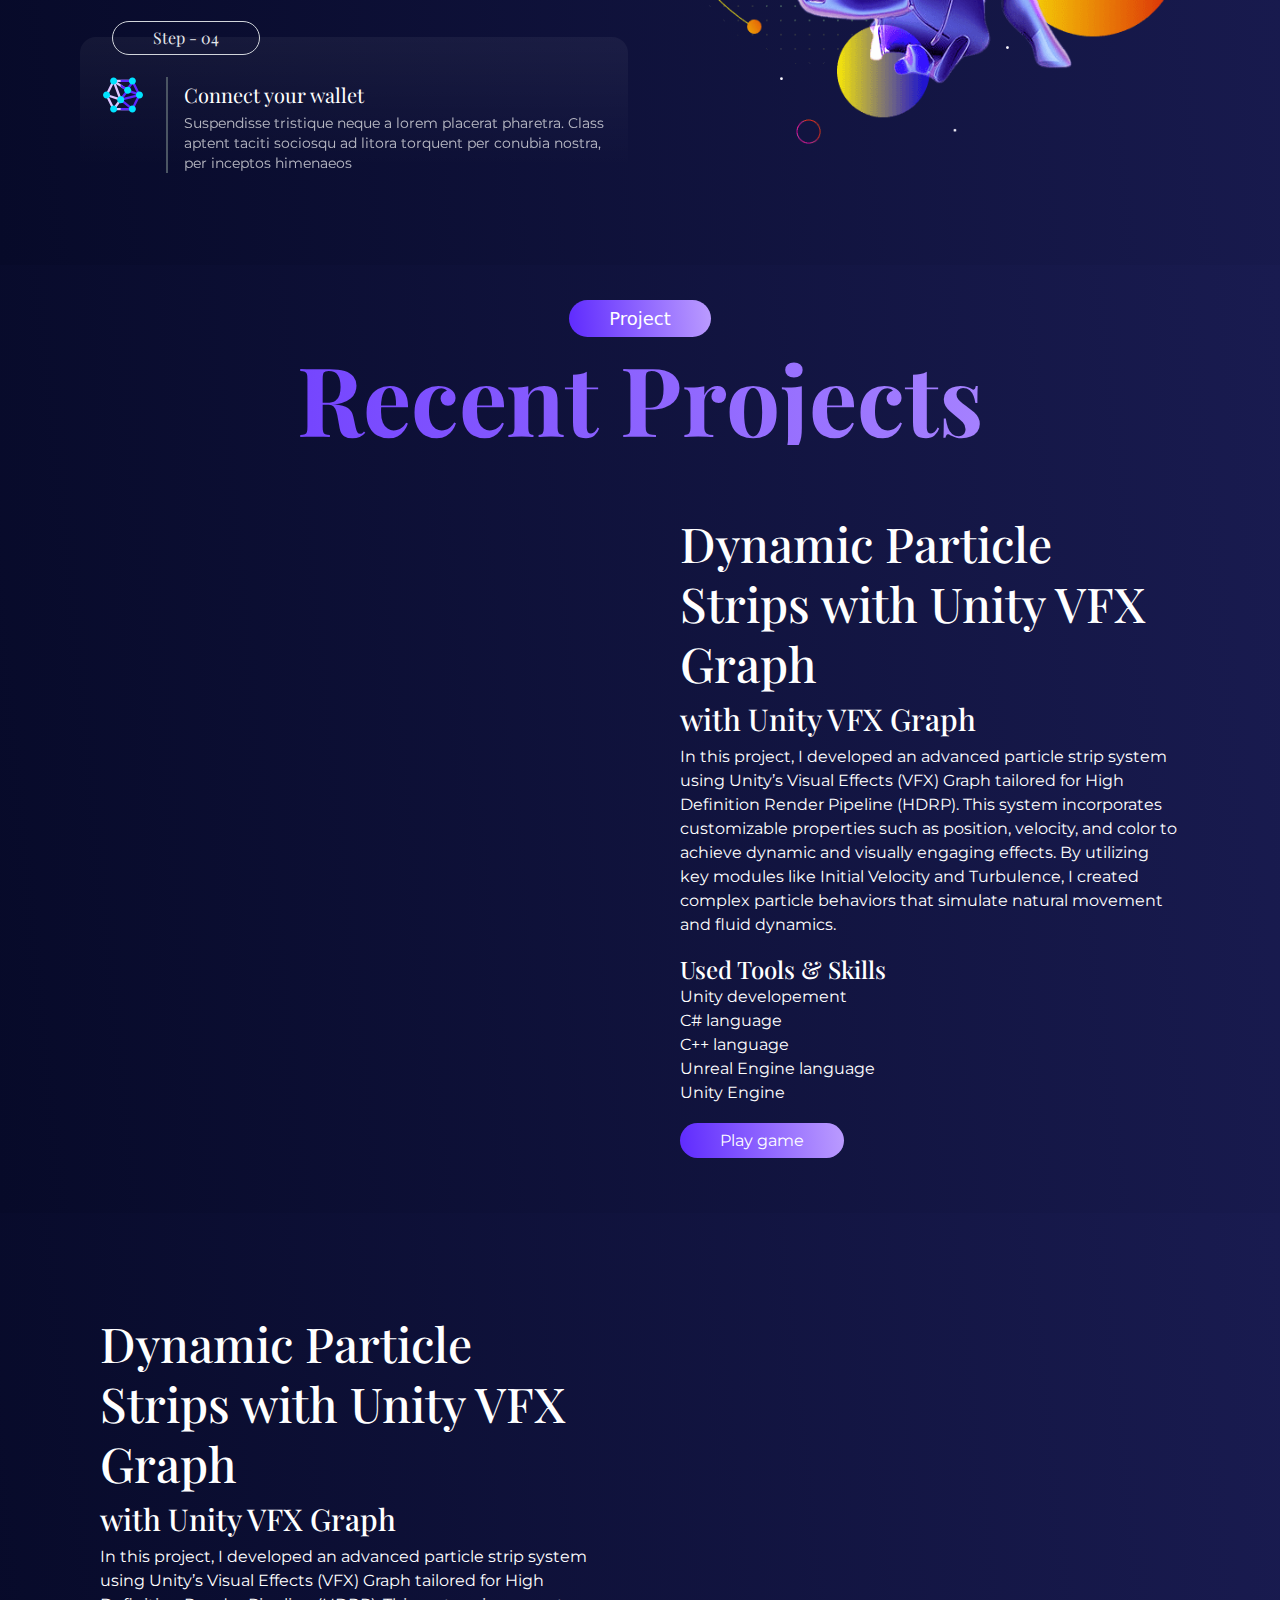
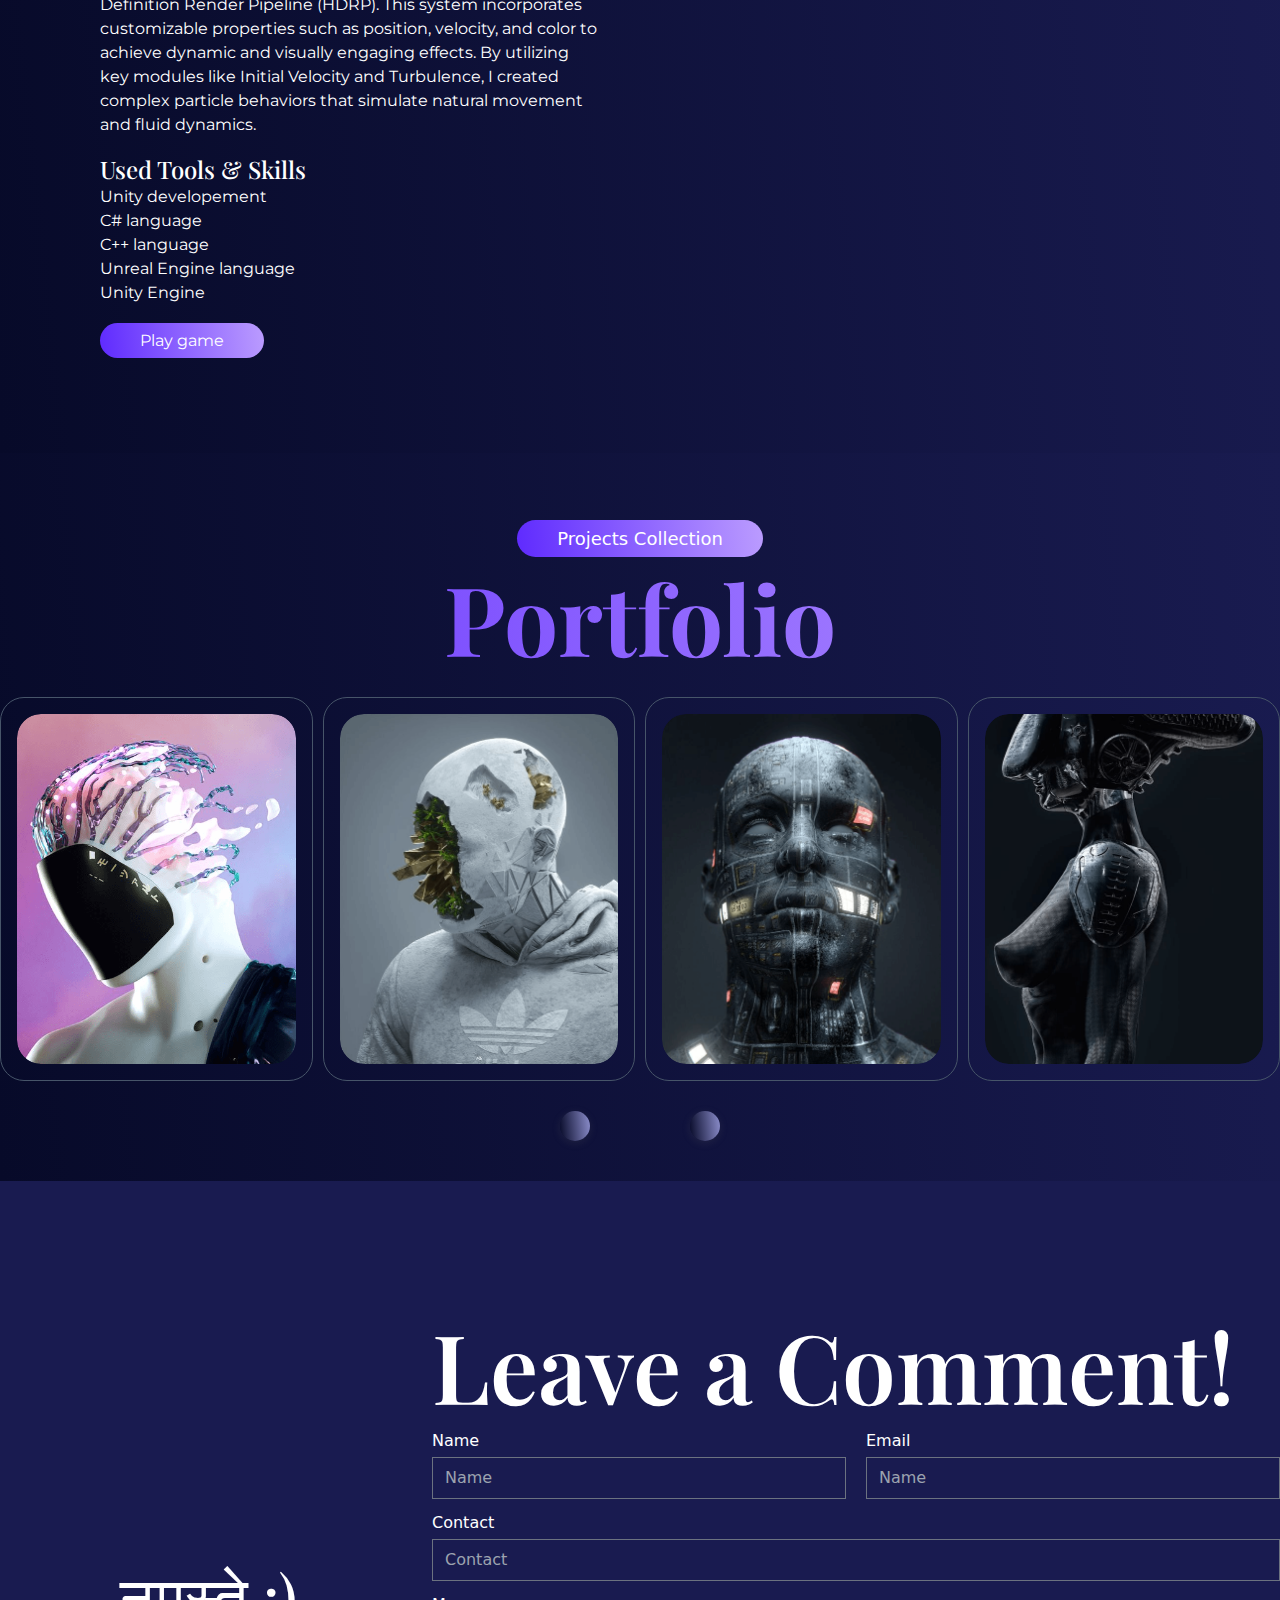
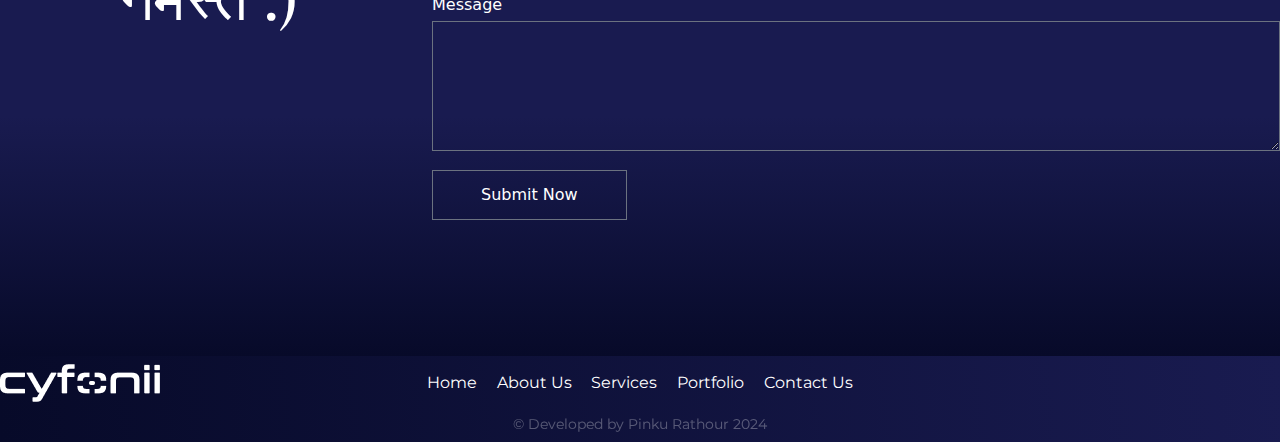
==== commit f0e389a7: "add" ====
--- a/index.html
+++ b/index.html
@@ -479,36 +479,49 @@
             <div class="grid grid-cols-3 gap-4">
                 <div class="">
                     <div class="relative text-center">
-                        <div class="w-full absolute top-4">
-                            <img src="https://wonderkin.michael-aust.com/images/footer/illustration/lines-top.svg"
-                                alt="">
-                        </div>
-                        <div class="w-full absolute">
-                            <img src="https://wonderkin.michael-aust.com/images/footer/illustration/single-line-top.svg"
-                                alt="">
-                        </div>
-                        <div class="absolute top-5">
-                            <img src="https://wonderkin.michael-aust.com/images/footer/illustration/big-rectangle.svg"
-                                alt="">
-                        </div>
-                        <div class="absolute top-3">
-                            <img src="https://wonderkin.michael-aust.com/images/footer/illustration/small-rectangle.svg"
-                                alt="">
-                        </div>
-                        <div class="absolute top-1">
-                            <img src="https://wonderkin.michael-aust.com/images/footer/illustration/big-circle.svg"
-                                alt="">
-                        </div>
-                        <div class="absolute top-0">
-                            <img src="https://wonderkin.michael-aust.com/images/footer/illustration/small-circle.svg"
-                                alt="">
-                        </div>
-                        <div class="w-full absolute top-0">
-                            <img src="https://wonderkin.michael-aust.com/images/footer/illustration/single-line-bottom.svg"
-                                alt="">
-                        </div>
-                        <div class="w-full absolute -top-4">
-                            <img src="https://wonderkin.michael-aust.com/images/footer/illustration/lines-bottom.svg"
+                        <div class="w-full absolute top-4 animate-1">
+                            <img class=""
+                                src="https://wonderkin.michael-aust.com/images/footer/illustration/lines-top.svg"
+                                alt="">
+                        </div>
+                        <div class="w-full absolute animate-2">
+                            <img class=""
+                                src="https://wonderkin.michael-aust.com/images/footer/illustration/single-line-top.svg"
+                                alt="">
+                        </div>
+                        <div class="absolute top-5 animate-3 rotate-6">
+                            <img class=""
+                                src="https://wonderkin.michael-aust.com/images/footer/illustration/big-rectangle.svg"
+                                alt="">
+                        </div>
+                        <div class="absolute top-7 w-full md:max-w-lg animate-4 rotate-12">
+                            <img class=""
+                                src="https://wonderkin.michael-aust.com/images/footer/illustration/big-rectangle.svg"
+                                alt="">
+                        </div>
+                        <div class="absolute top-3 animate-5 rotate-45">
+                            <img class=""
+                                src="https://wonderkin.michael-aust.com/images/footer/illustration/small-rectangle.svg"
+                                alt="">
+                        </div>
+                        <div class="absolute top-1 animate-6 rotate-90">
+                            <img class=""
+                                src="https://wonderkin.michael-aust.com/images/footer/illustration/big-circle.svg"
+                                alt="">
+                        </div>
+                        <div class="absolute top-0 animate">
+                            <img class=""
+                                src="https://wonderkin.michael-aust.com/images/footer/illustration/small-circle.svg"
+                                alt="">
+                        </div>
+                        <div class="w-full absolute top-0 animate-8">
+                            <img class=""
+                                src="https://wonderkin.michael-aust.com/images/footer/illustration/single-line-bottom.svg"
+                                alt="">
+                        </div>
+                        <div class="w-full absolute -top-4 animate-9">
+                            <img class=""
+                                src="https://wonderkin.michael-aust.com/images/footer/illustration/lines-bottom.svg"
                                 alt="">
                         </div>
                         <div class="absolute w-full top-72">
@@ -547,10 +560,46 @@
             </div>
         </div>
     </section>
+    <footer class="footer-section resume py-2">
+        <div class="container w-[1440px] mx-auto">
+            <div class="grid grid-cols-3 items-center justify-between">
+                <div class="navbrand">
+                    <div class="mb-0">
+                        <img src="./src/images/logo.png" alt="">
+                    </div>
+                </div>
+                <div class="navlink">
+                    <ul class="flex justify-between items-center text-white">
+                        <li><a href="">Home</a></li>
+                        <li><a href="">About Us</a></li>
+                        <li><a href="">Services</a></li>
+                        <li><a href="">Portfolio</a></li>
+                        <li><a href="">Contact Us</a></li>
+                    </ul>
+                </div>
+                <div class="socialLink">
+                    <ul class="flex  items-center text-white justify-end gap-5">
+                        <li><a href=""><span class="iconify text-2xl"
+                                    data-icon="entypo-social:linkedin-with-circle"></span></a></li>
+                        <li><a href=""><span class="iconify text-2xl" data-icon="bi-github"></span></a></li>
+                        <li><a href=""><span class="iconify text-2xl" data-icon="bi-instagram"></span></a></li>
+                        <li><a href=""><span class="iconify text-2xl" data-icon="bi-facebook"></span></a></li>
+                        <li><a href=""><span class="iconify text-3xl"
+                                    data-icon="vscode-icons:file-type-replit"></span></a></li>
+                    </ul>
+                </div>
+            </div>
+            <div class="pt-3 text-center">
+                <p class="text-white opacity-30 mb-0 text-sm">&copy; Developed by Pinku Rathour 2024</p>
+            </div>
+        </div>
+    </footer>
 </body>
 <script src="https://code.jquery.com/jquery-3.7.1.min.js"></script>
 <script src="https://cdnjs.cloudflare.com/ajax/libs/iconify/2.0.0/iconify.min.js"></script>
 <script src="https://cdnjs.cloudflare.com/ajax/libs/OwlCarousel2/2.3.4/owl.carousel.min.js"></script>
+<script src="https://cdnjs.cloudflare.com/ajax/libs/gsap/3.12.5/ScrollTrigger.min.js"></script>
+<script src="https://cdnjs.cloudflare.com/ajax/libs/gsap/3.12.5/gsap.min.js"></script>
 <script src="./src/custom.js"></script>
 
 </html>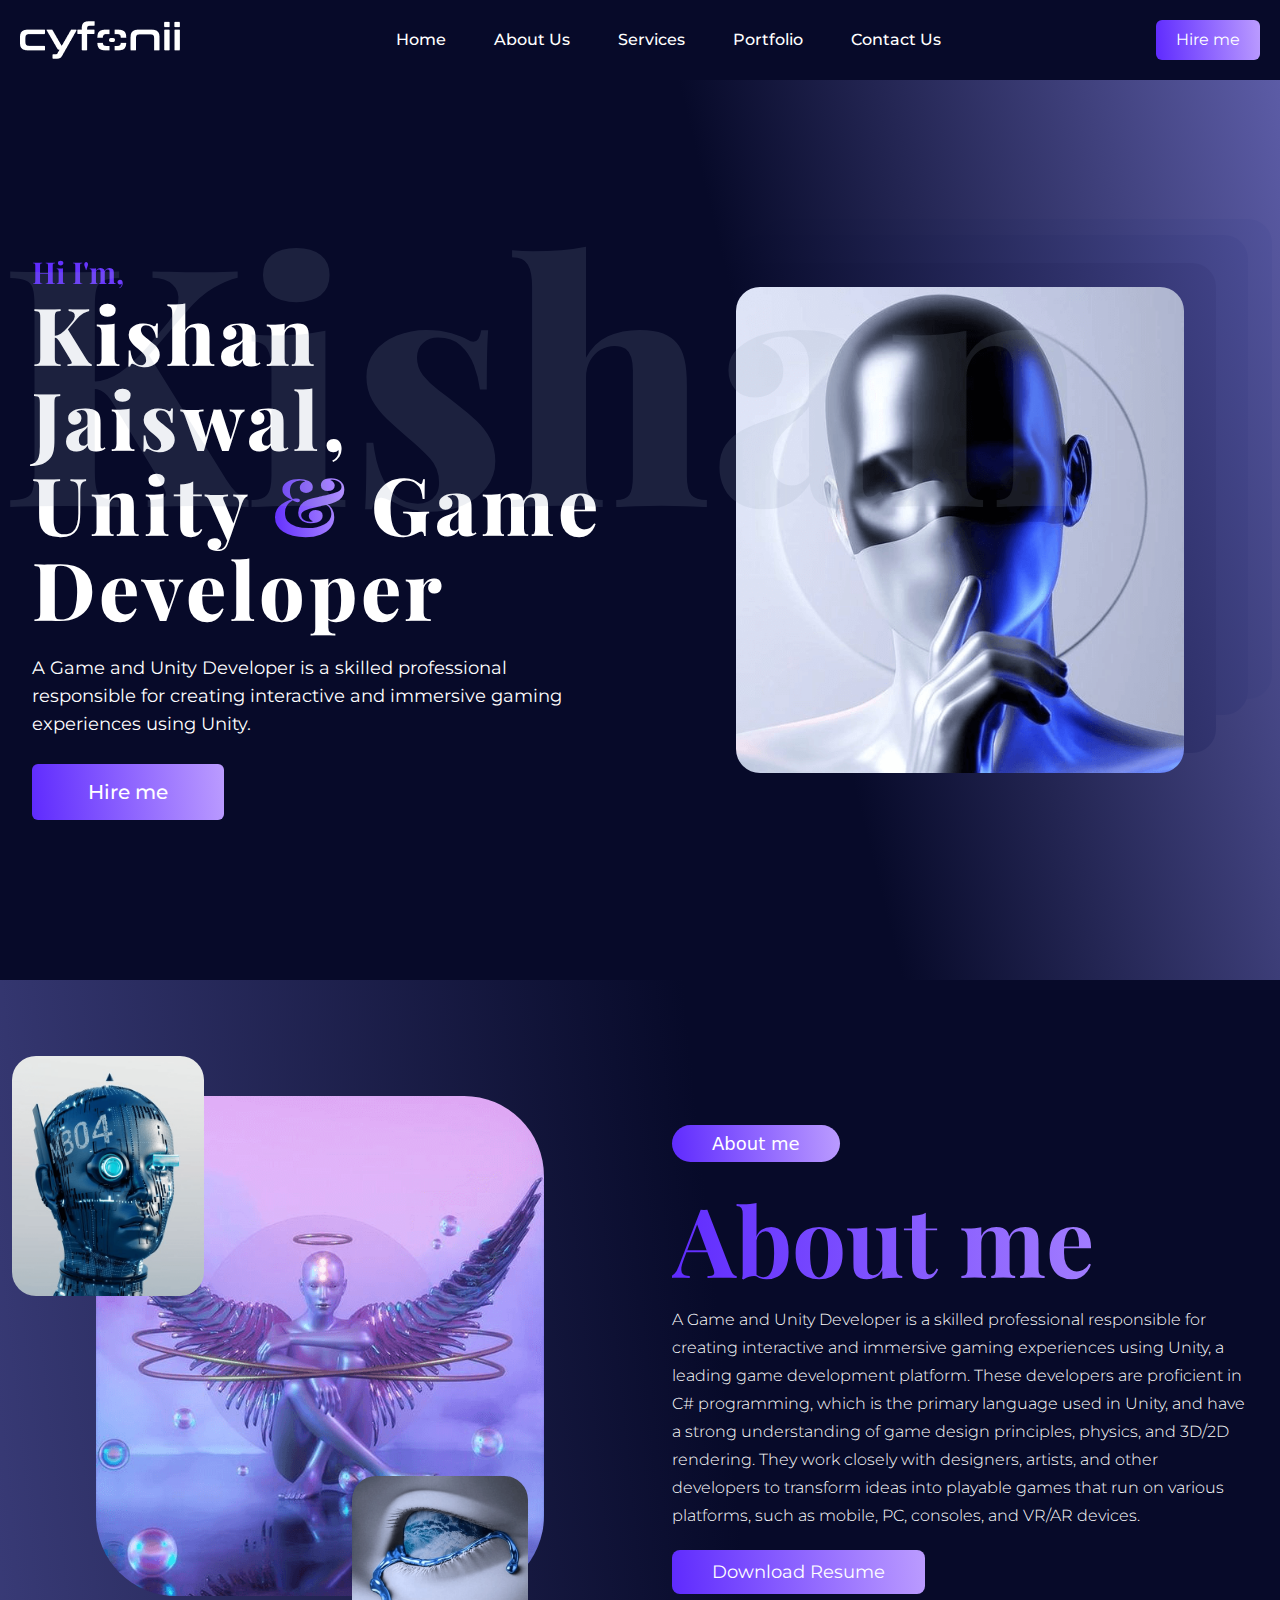
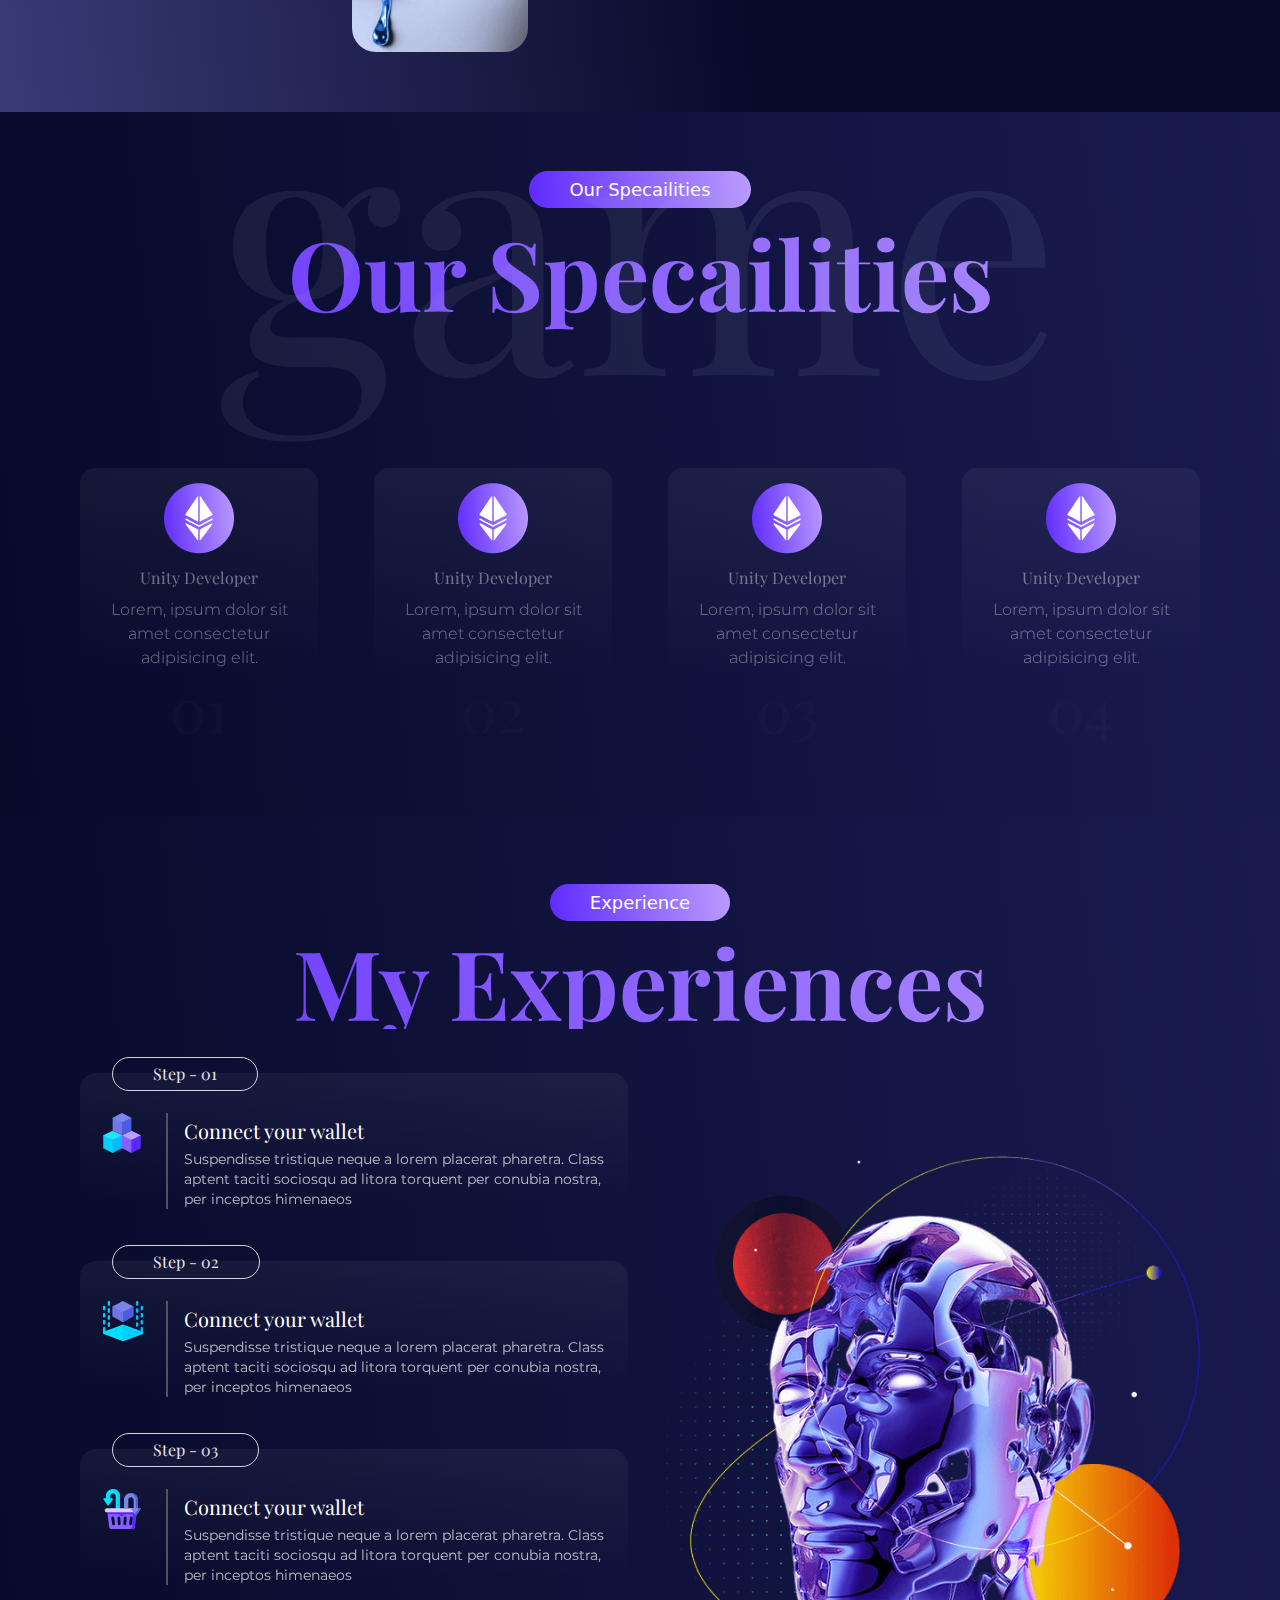
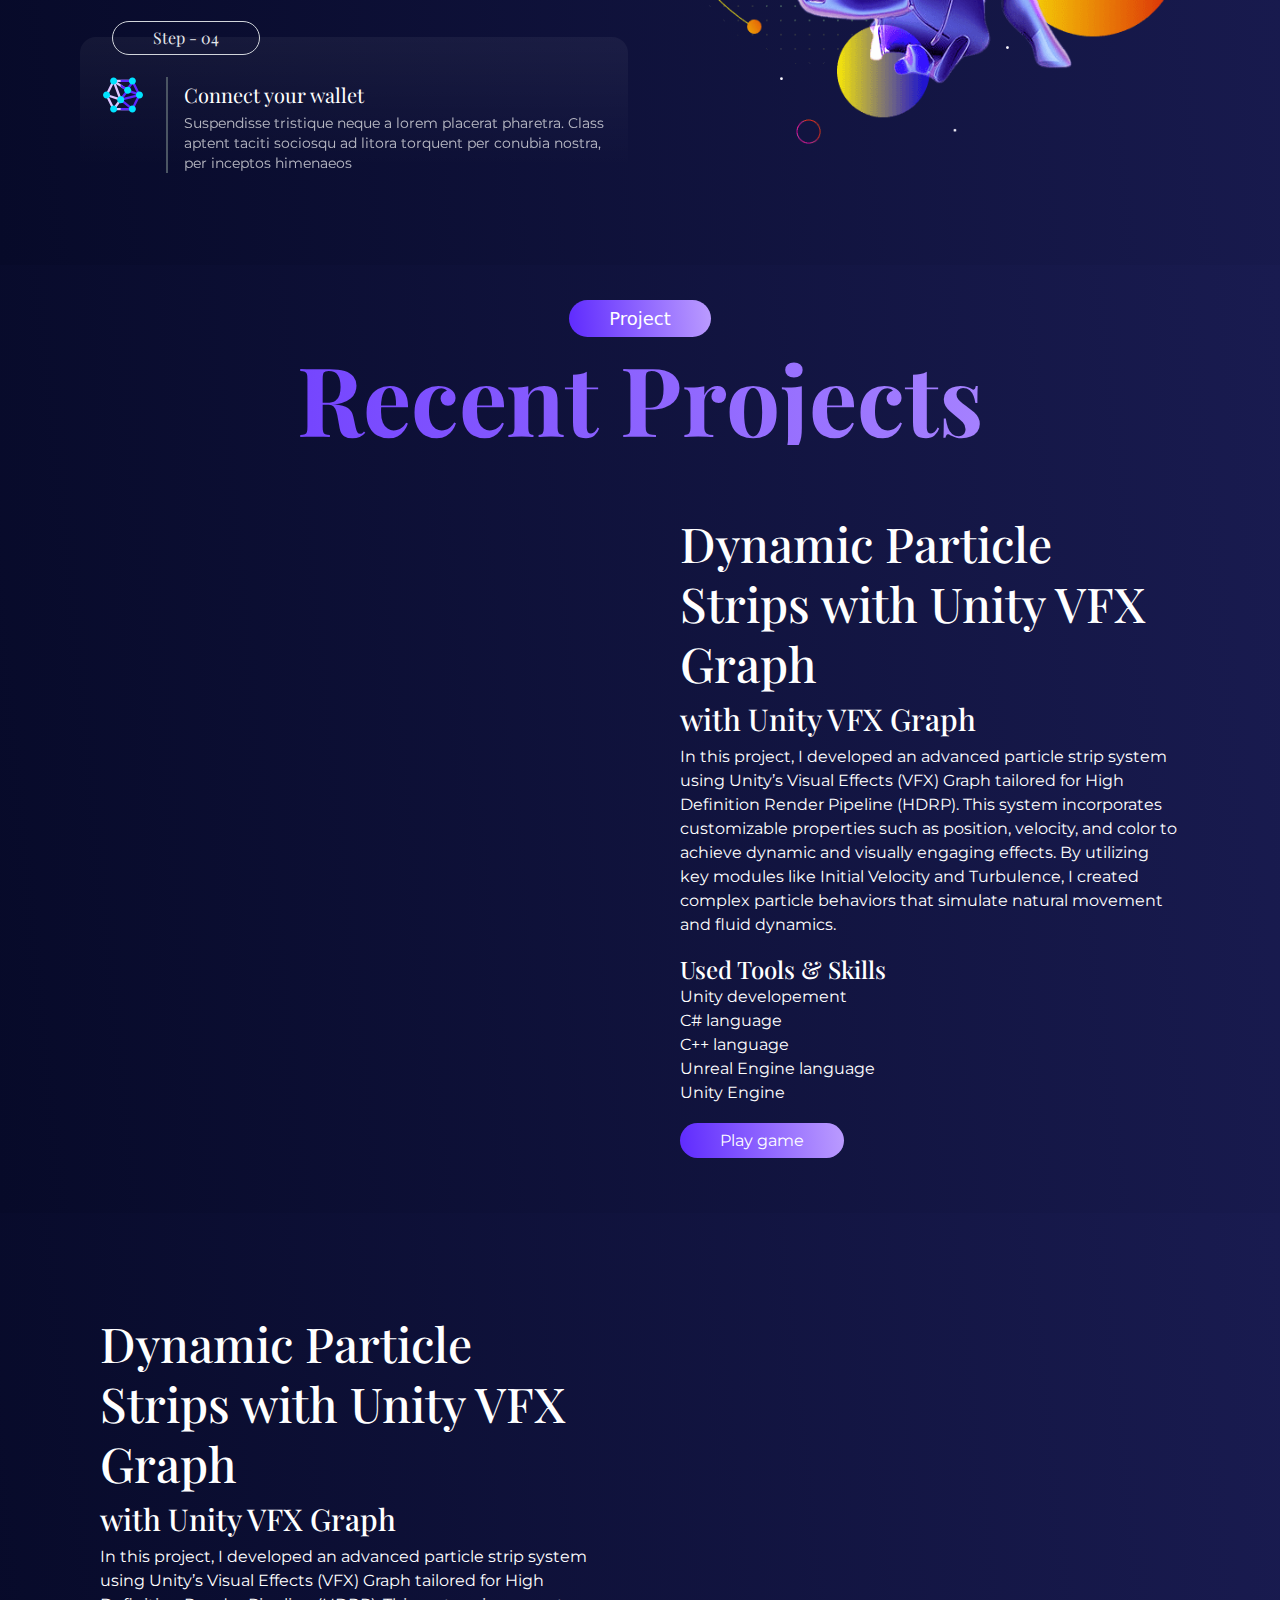
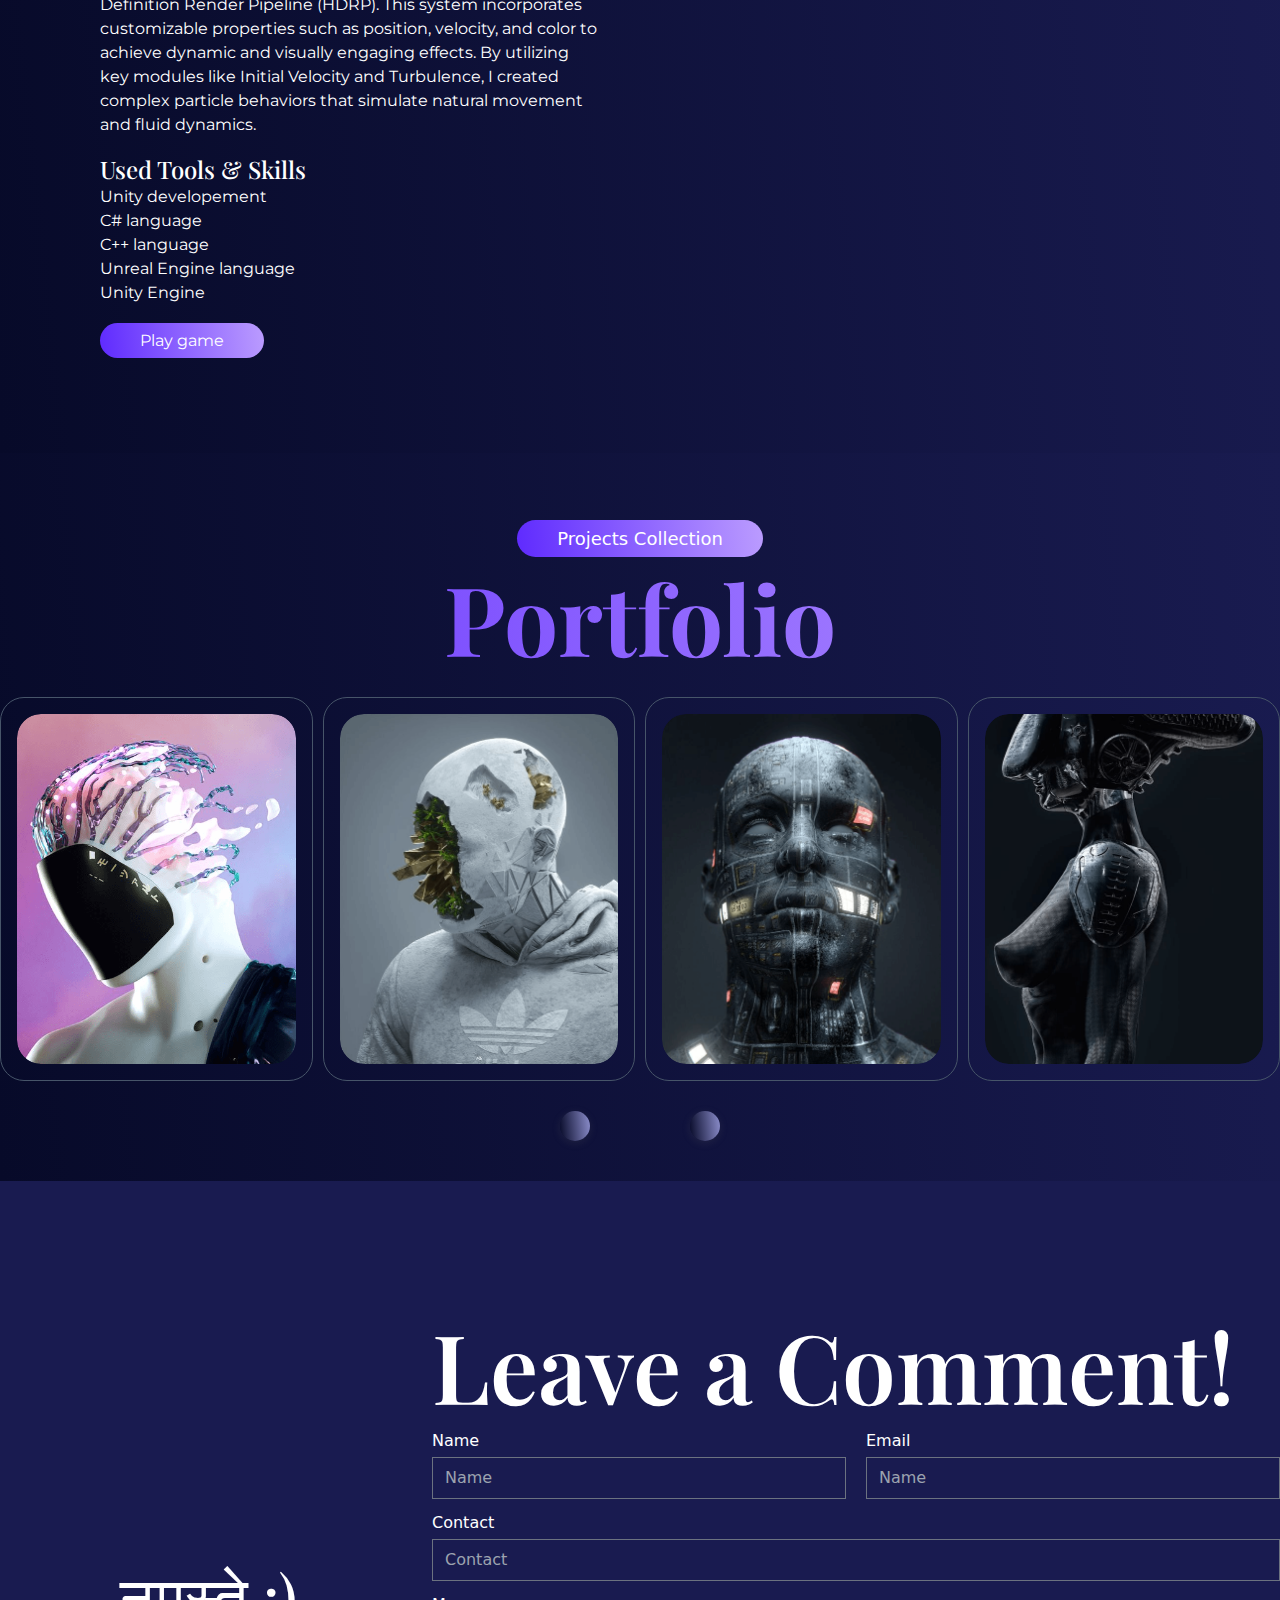
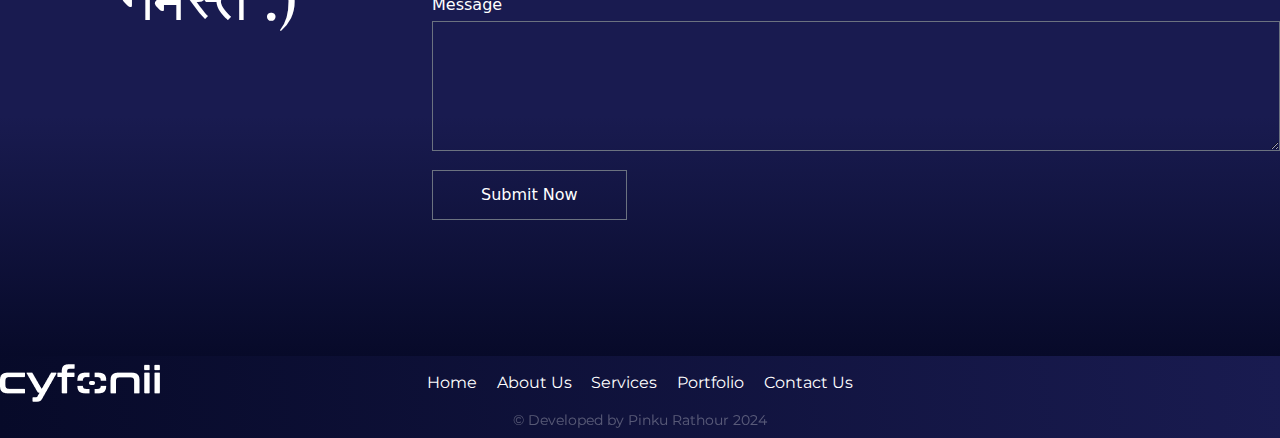
==== commit 62a0087b: "add new" ====
--- a/index.html
+++ b/index.html
@@ -589,7 +589,7 @@
                     </ul>
                 </div>
             </div>
-            <div class="pt-3 text-center">
+            <div class="pt-2 text-center">
                 <p class="text-white opacity-30 mb-0 text-sm">&copy; Developed by Pinku Rathour 2024</p>
             </div>
         </div>
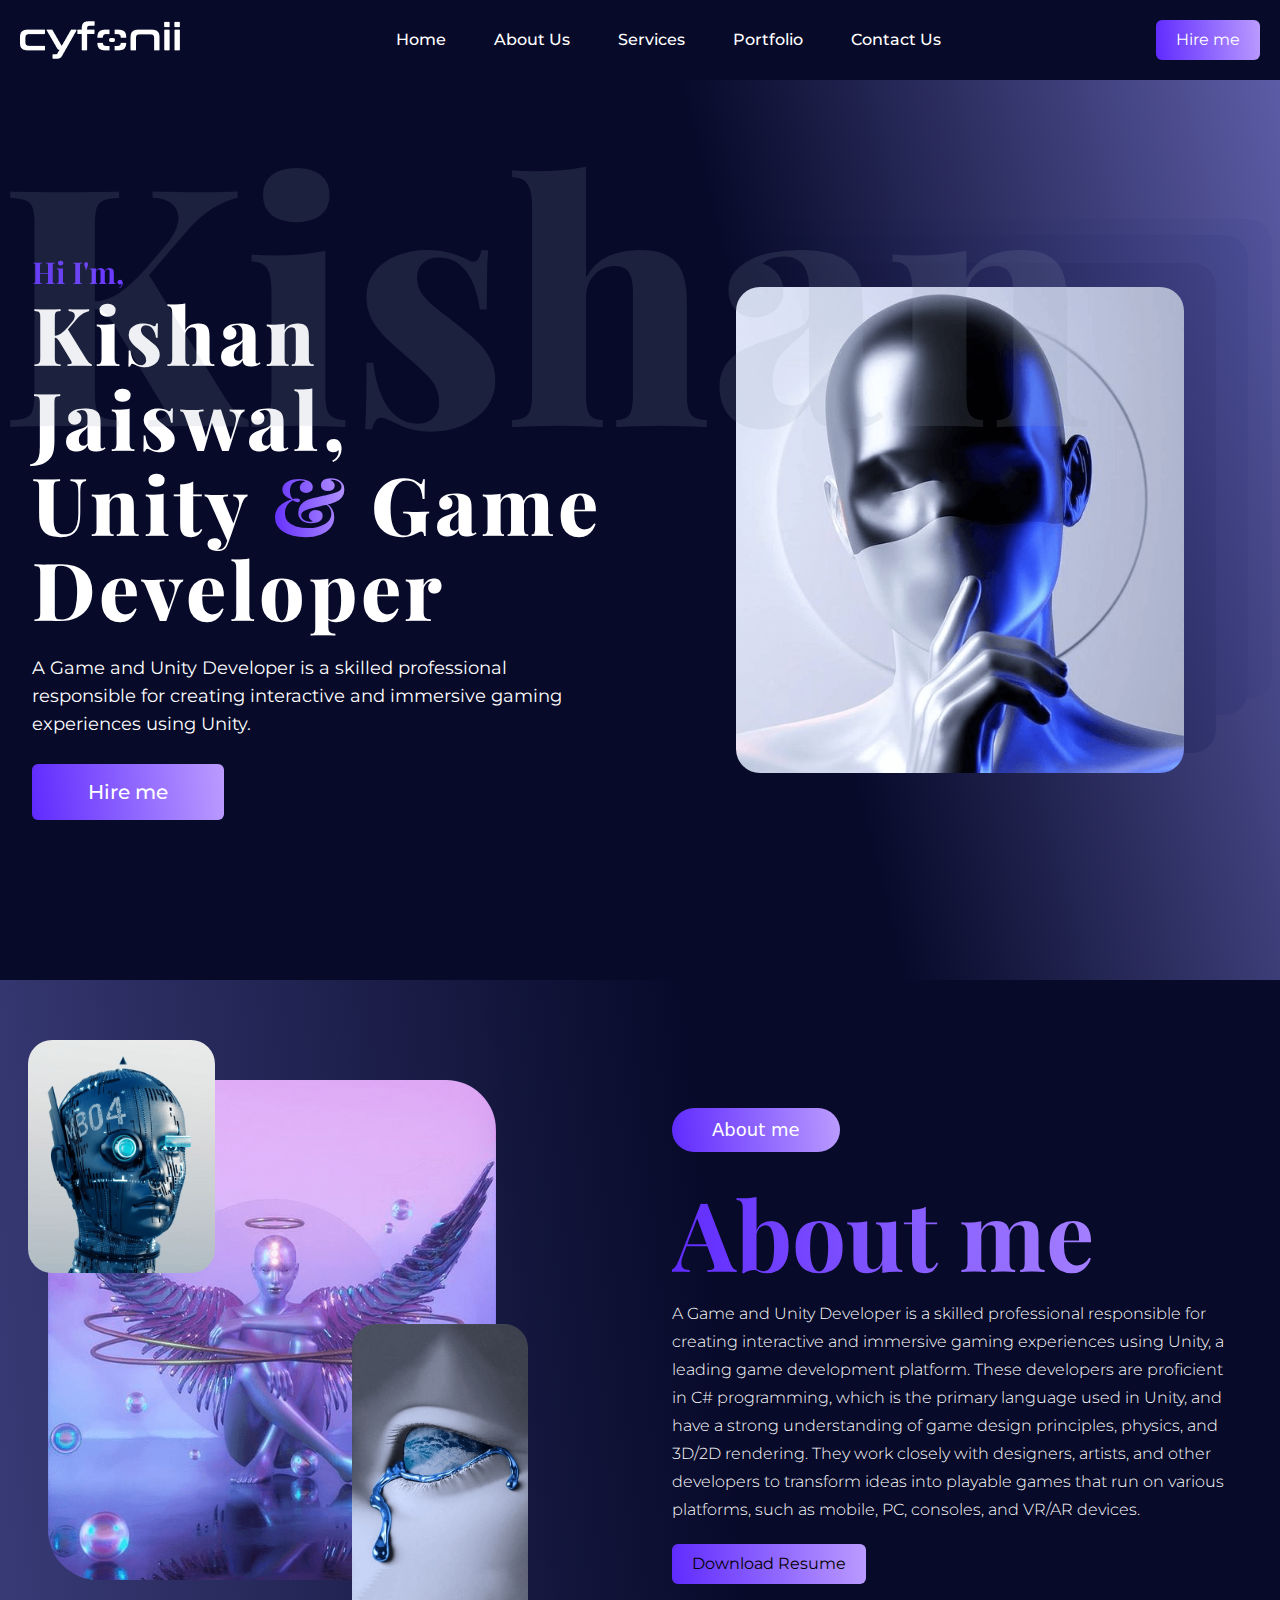
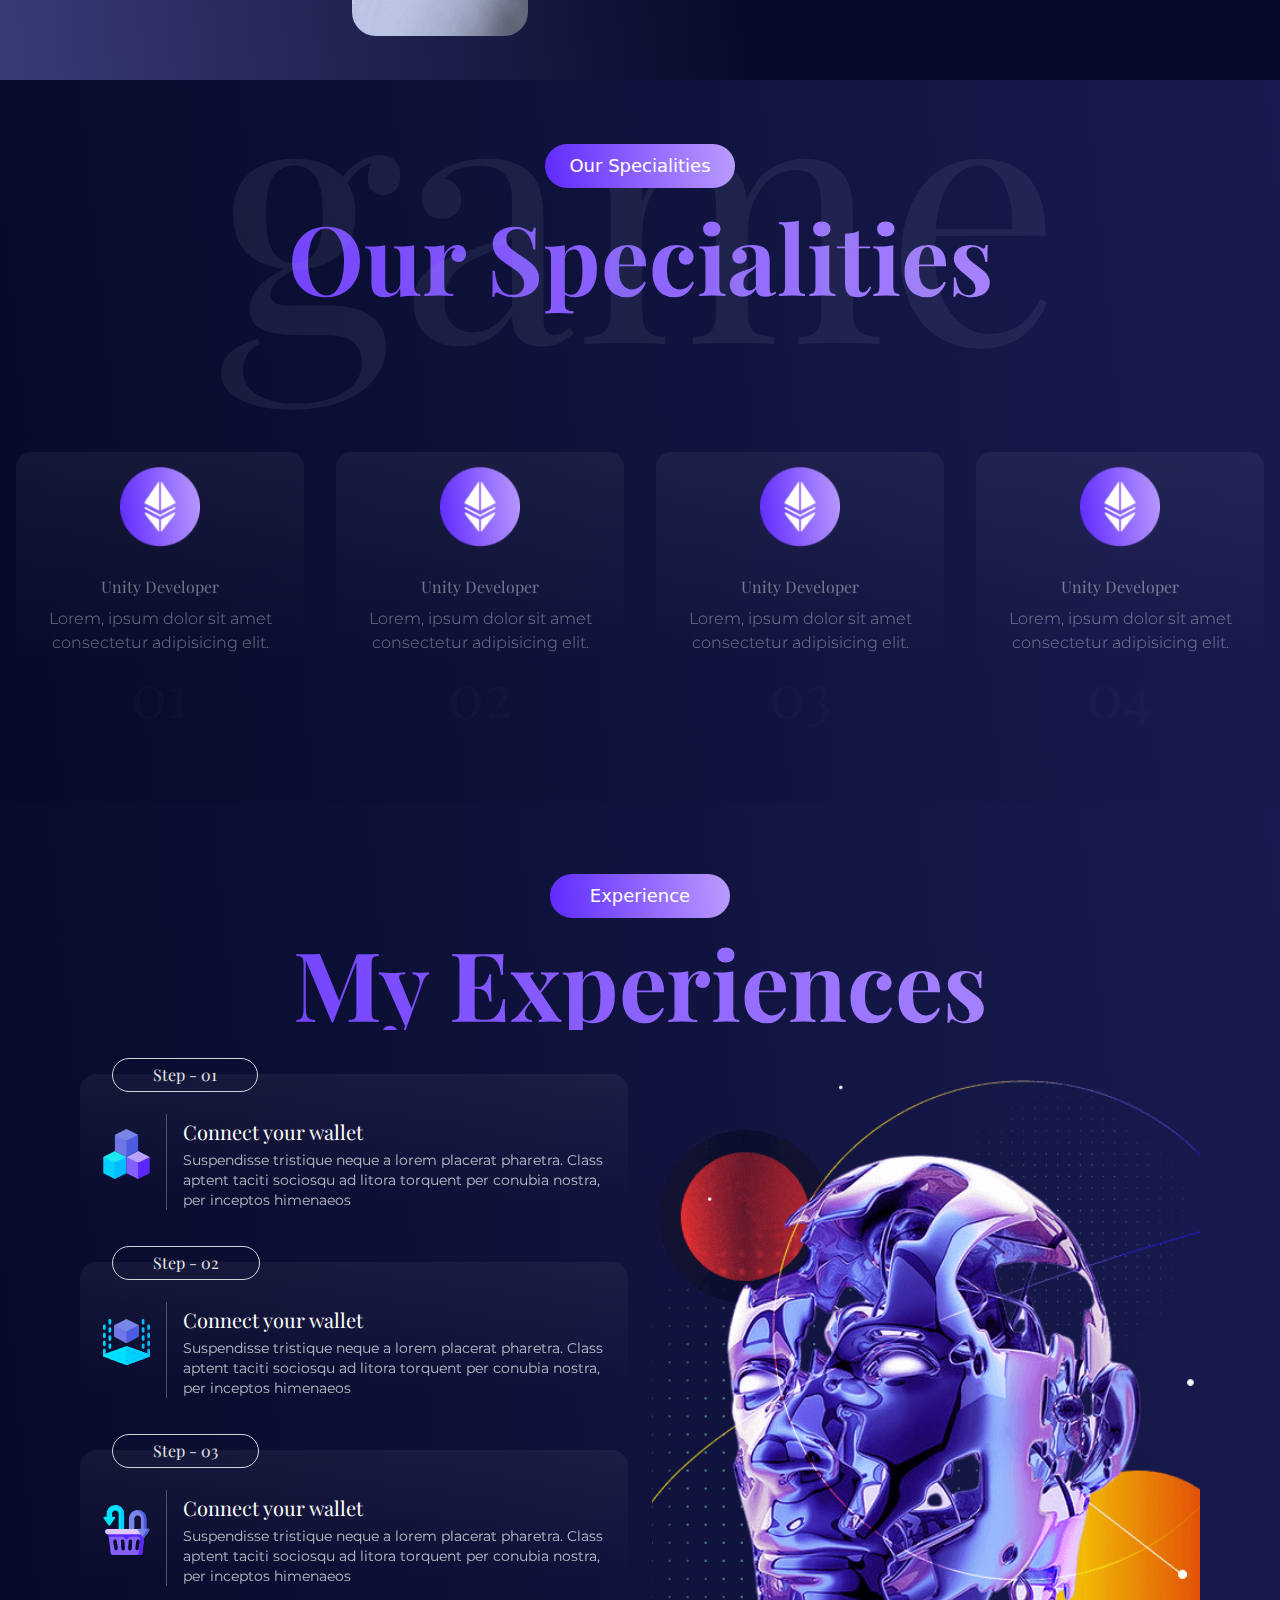
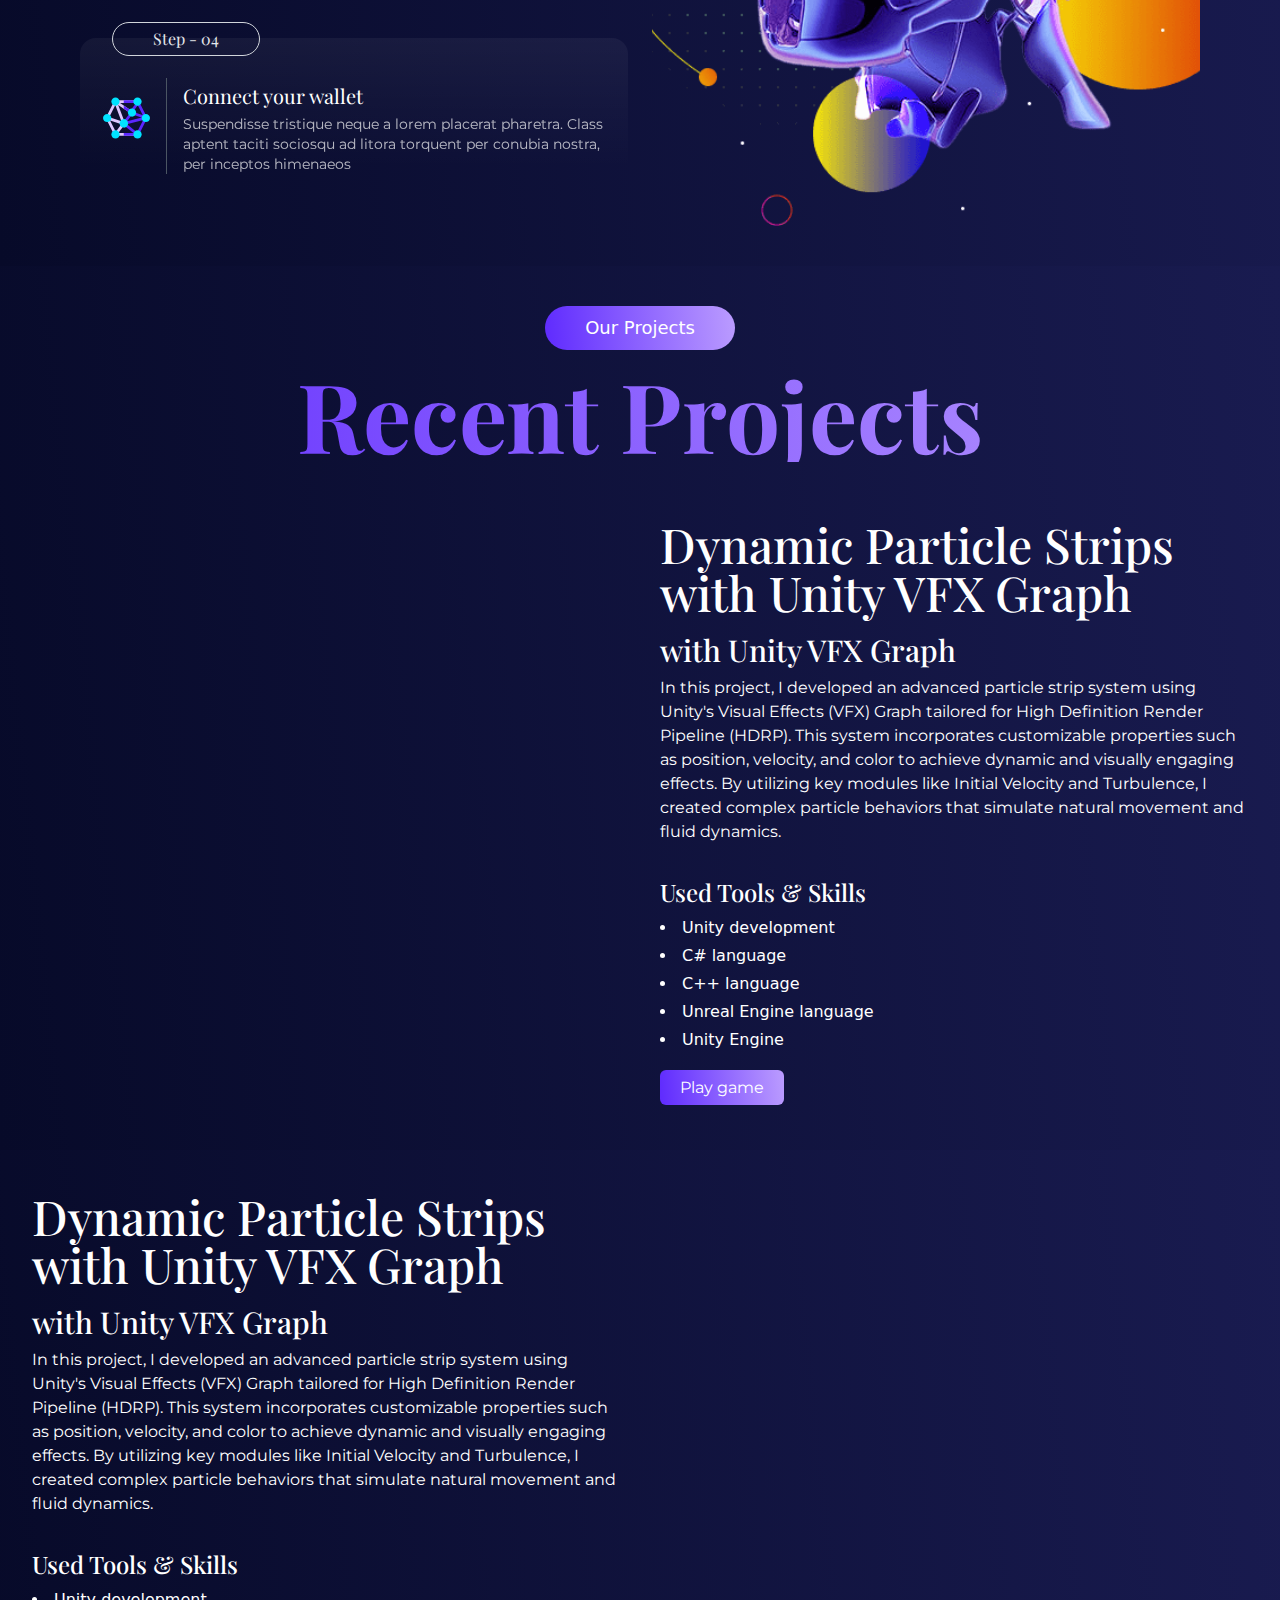
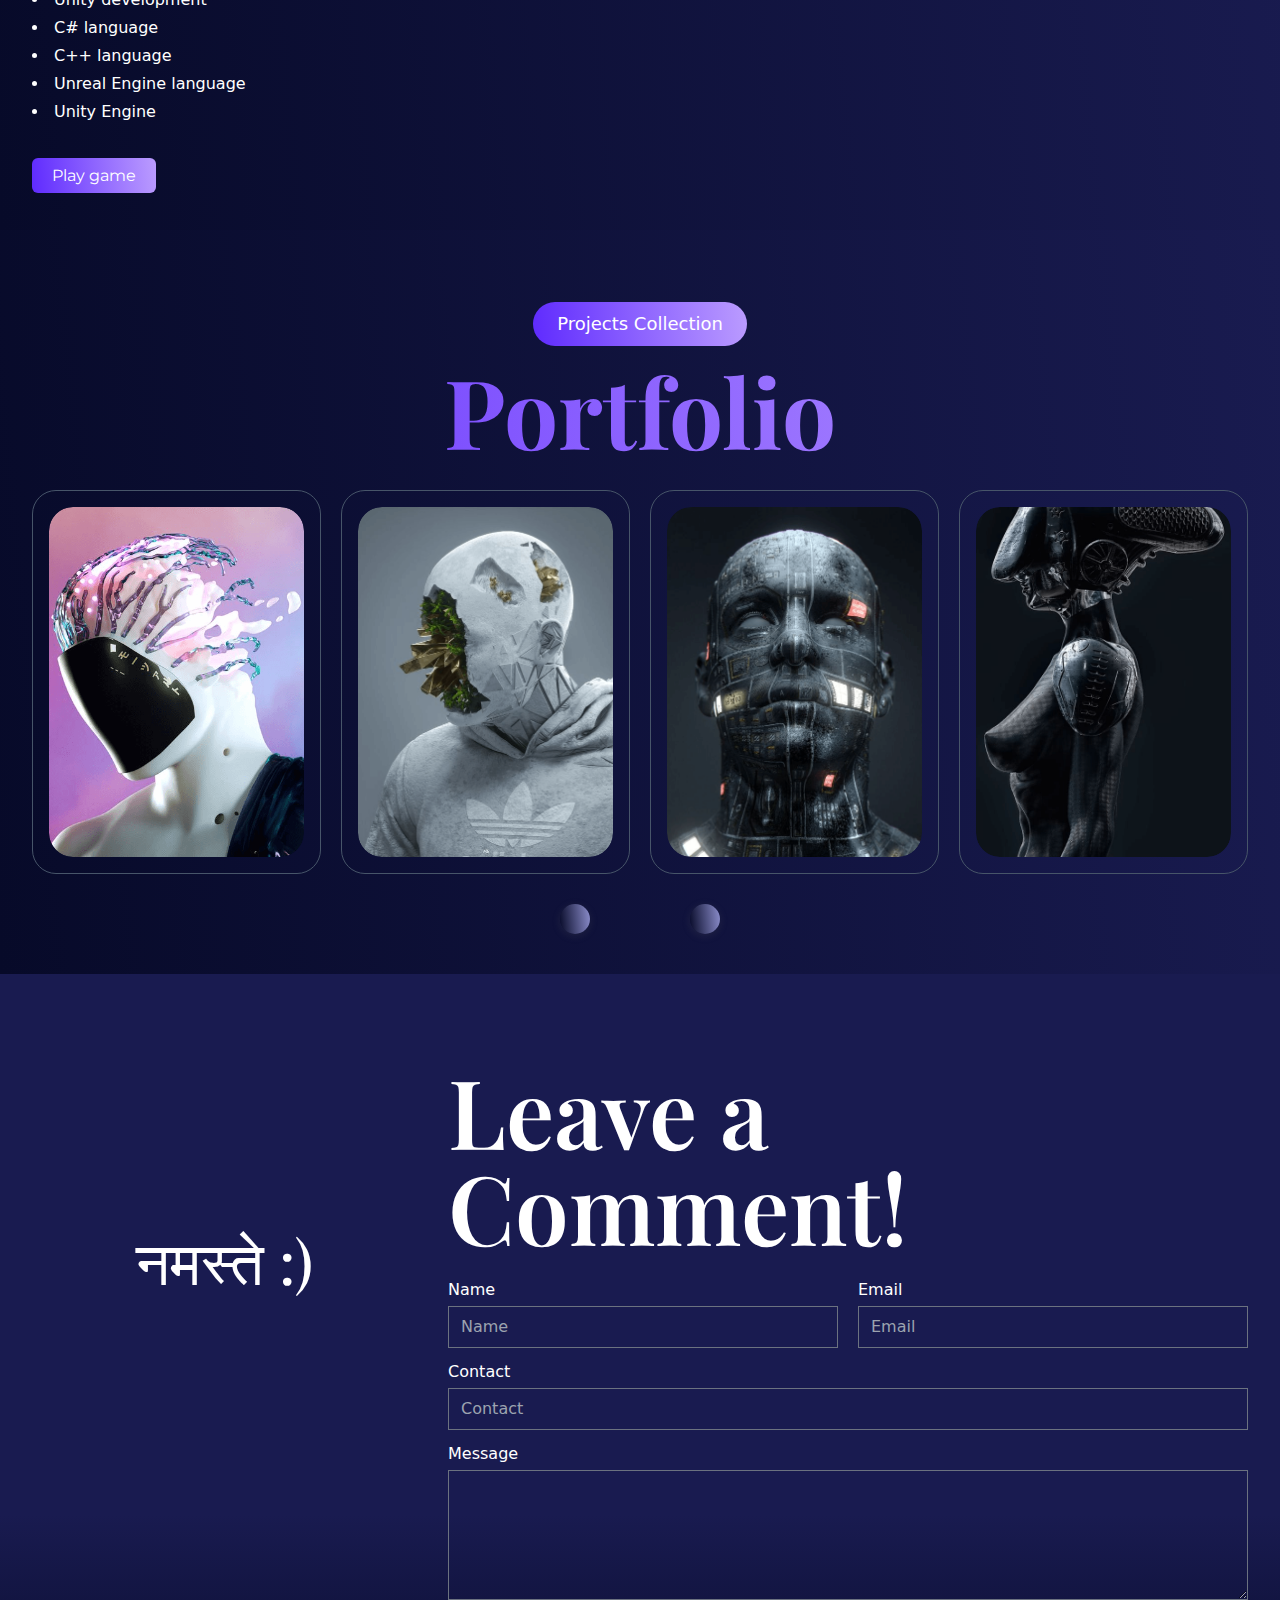
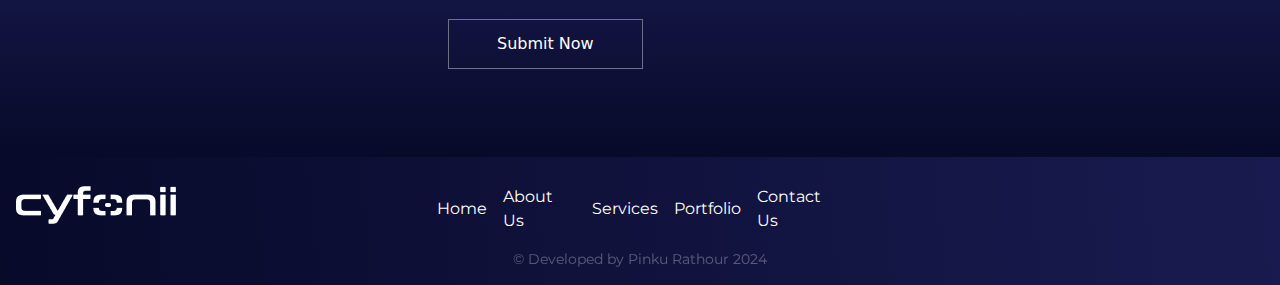
==== commit 9a7e5aa2: "add responsive code" ====
--- a/index.html
+++ b/index.html
@@ -28,7 +28,7 @@
             <span class="iconify text-4xl" data-icon="ri:menu-3-fill"></span>
         </button>
         <!-- ==============Mobile Menu ============ -->
-        <div class="fixed inset-0 bg-[#070A29] p-5 lg:hidden hidden" id="mobileMenu">
+        <div class="fixed inset-0 bg-[#070A29] p-5 lg:hidden hidden z-50" id="mobileMenu">
             <div class="flex justify-between items-center">
                 <div class="navbrand">
                     <img class="w-40" src="./src/images/logo.png" alt="">
@@ -67,15 +67,16 @@
         </div>
     </nav>
     <!-- =============Home Section============== -->
-    <section class="bg-gradient w-full">
+    <section class="bg-gradient w-full overflow-hidden">
         <div
-            class="max-w-[1440px] mx-auto flex flex-col md:flex-row justify-center items-center py-5 h-screen relative">
+            class="max-w-[1440px] mx-auto flex flex-wrap flex-col md:flex-row justify-center items-center py-5 h-screen relative">
             <div class="w-full md:w-1/2 py-5 text-center md:text-left p-8">
                 <h2 class="text-3xl font-bold text-gradient">Hi I'm,</h2>
                 <h1 class="text-white font-size-1">Kishan Jaiswal, <br>Unity <span class="text-gradient">&</span> Game
                     Developer
                 </h1>
-                <p class="font-normal text-lg text-white pt-6">A Game and Unity Developer is a skilled professional
+                <p class="font-normal text-lg text-white pt-6">A Game and Unity Developer is a skilled
+                    professional
                     responsible for
                     creating interactive and
                     immersive gaming experiences using Unity. </p>
@@ -89,511 +90,532 @@
                 <div class="w-full max-w-lg h-[550px] p-8 relative ">
                     <img class="w-full h-full object-cover rounded-3xl z-50"
                         src="./src/images/banner.b41e8bd3384755f8ff18.png" alt="Kishan Jaiswal Banner">
-                    <div class="absolute -top-9 left-14 right-0 w-full h-[480px] bg-slate-100 -z-40 rounded-3xl"></div>
-                    <div class="absolute -top-5 left-8 right-0 w-full h-[480px] bg-slate-200 -z-40 rounded-3xl"></div>
-                    <div class="absolute top-2 left-0 right-0 w-full h-[490px] bg-gray-300  -z-20 rounded-3xl"></div>
-                </div>
-            </div>
-            <h1 class="text-animation absolute left-0 top-10 right-0 flex text-slate-400 z-10 opacity-15">
+                    <div
+                        class="absolute xl:block lg:hidden hidden xl:-top-9 xl:left-14 lg:left-0 left-0 right-0 w-full h-[480px] bg-slate-100 -z-40 rounded-3xl">
+                    </div>
+                    <div
+                        class="absolute xl:block lg:hidden hidden -top-5 xl:left-8 lg:left-0 left-0 right-0 w-full h-[480px] bg-slate-200 -z-40 rounded-3xl">
+                    </div>
+                    <div
+                        class="absolute xl:block lg:hidden hidden top-2 xl:left-0 right-0 left-0 w-full h-[490px] bg-gray-300  -z-20 rounded-3xl">
+                    </div>
+                </div>
+            </div>
+            <h1
+                class="text-animation xl:block hidden absolute left-0 -top-10 right-0 lg:flex text-slate-400 z-10 opacity-15">
                 Kishan
             </h1>
         </div>
     </section>
     <!-- =================About Section=============== -->
-    <section class="about w-full py-16">
-        <div class="container w-[1440px] mx-auto flex flex-col md:flex-row py-5 items-center">
-            <div class="w-full md:w-1/2 p-8">
-                <div class="relative flex justify-center">
-                    <div class="w-full max-w-md h-[500px]">
-                        <img class="object-cover w-full h-full" src="./src/images/about-01.b2e3a8ef849333fdca05.png"
-                            alt="" style="border-radius: 80px;">
-                    </div>
-                    <div class="absolute -top-10 -left-5 w-full max-w-48 z-10">
-                        <img class="w-full h-full object-cover rounded-3xl"
+    <section class="about w-full py-8 md:py-16 overflow-hidden">
+        <div class="container mx-auto px-4 max-w-[1440px] flex flex-col lg:flex-row items-center">
+            <div class="w-full lg:w-1/2 p-4 md:p-8">
+                <div class="relative flex flex-wrap justify-center lg:justify-start">
+                    <div class="w-full max-w-xs md:max-w-md h-[300px] md:h-[500px]">
+                        <img class="object-cover w-full h-full rounded-[40px] md:rounded-[50px]"
+                            src="./src/images/about-01.b2e3a8ef849333fdca05.png" alt="">
+                    </div>
+                    <div class="absolute -top-5 md:-top-10 left-0 md:-left-5 w-1/3 max-w-[120px] md:max-w-48 z-10">
+                        <img class="w-full h-full object-cover rounded-2xl md:rounded-3xl"
                             src="./src/images/about-02.9e29e551e4812c4673e8.png" alt="">
                     </div>
-                    <div class="absolute -bottom-14 right-20 w-full max-w-44 h-44 z-10">
-                        <img class="w-full h-full object-cover rounded-3xl"
+                    <div
+                        class="absolute -bottom-5 md:-bottom-14 right-0 md:right-20 w-1/3 max-w-[150px] md:max-w-44 z-10">
+                        <img class="w-full h-full object-cover rounded-2xl md:rounded-3xl"
                             src="./src/images/about-03.4dc3e6d50a17fbe3cf21.png" alt="">
                     </div>
                 </div>
             </div>
-            <div class="w-full md:w-1/2">
-                <div class="p-8">
-                    <div class="py-8"><span
-                            class="text-white rounded-full px-10 py-2 hover:px-10 hover:py-2 hover:rounded-full text-lg font-normal hire ">About
+            <div class="w-full lg:w-1/2 mt-8 lg:mt-0">
+                <div class="p-4 md:p-8">
+                    <div class="py-4 md:py-8">
+                        <span
+                            class="text-white rounded-full hover:rounded-full px-10 hover:px-10  py-2 text-sm md:text-lg font-normal hire inline-block transition-all duration-300 hover:bg-opacity-80">About
                             me</span>
                     </div>
-                    <h2 class="text-8xl font-bold  text-gradient">About me</h2>
-                    <p class="text-base text-white font-light leading-7 pt-5">A Game and Unity Developer
-                        is a
-                        skilled
-                        professional
-                        responsible
-                        for creating
-                        interactive and
-                        immersive gaming experiences using Unity, a leading game development platform. These developers
-                        are
+                    <h2 class="text-4xl md:text-6xl xl:text-8xl font-bold text-gradient">About me</h2>
+                    <p class="text-sm md:text-base text-white font-light leading-6 md:leading-7 pt-3 md:pt-5">A Game and
+                        Unity Developer is a skilled professional responsible for creating interactive and immersive
+                        gaming experiences using Unity, a leading game development platform. These developers are
                         proficient in C# programming, which is the primary language used in Unity, and have a strong
                         understanding of game design principles, physics, and 3D/2D rendering. They work closely with
                         designers, artists, and other developers to transform ideas into playable games that run on
-                        various
-                        platforms, such as mobile, PC, consoles, and VR/AR devices. </p>
-                    <div class="flex gap-6 pt-5 items-center">
-                        <a href=""
-                            class="text-white rounded-lg px-10 py-2 hover:px-10 hover:py-2 hover:rounded-lg text-lg font-normal hire ">Download
-                            Resume
-                        </a>
-                        <a href="" class="text-white text-3xl"><span class="iconify" data-icon="bi-github"></span></a>
-                        <a href="" class="text-white text-3xl"><span class="iconify"
+                        various platforms, such as mobile, PC, consoles, and VR/AR devices.</p>
+                    <div class="flex flex-wrap gap-2 md:gap-6 pt-3 md:pt-5 items-center">
+                        <a href="" class=" hire">Download
+                            Resume</a>
+                        <a href="" class="text-white text-2xl md:text-3xl"><span class="iconify"
+                                data-icon="bi-github"></span></a>
+                        <a href="" class="text-white text-2xl md:text-3xl"><span class="iconify"
                                 data-icon="entypo-social:linkedin-with-circle"></span></a>
-                        <a href="" class="text-white text-4xl"><span class="iconify"
+                        <a href="" class="text-white text-3xl md:text-4xl"><span class="iconify"
                                 data-icon="vscode-icons:file-type-replit"></span></a>
-                        <a href="" class="text-white text-4xl"><span class="iconify"
+                        <a href="" class="text-white text-3xl md:text-4xl"><span class="iconify"
                                 data-icon="ri:instagram-fill"></span></a>
                     </div>
                 </div>
             </div>
         </div>
     </section>
+
     <!-- =================== -->
-    <section class="portfolio py-16 w-full relative ">
-        <div class="text-center  relative">
+
+    <section class="portfolio py-16 w-full relative overflow-hidden">
+        <div class="text-center relative">
             <span
-                class="text-white relative z-100 rounded-full px-10 py-2 hover:px-10 hover:py-2 hover:rounded-full text-lg font-normal hire ">Our
-                Specailities</span>
-            <h1 class="absolute -top-52 opacity-10 z-0 left-0 right-0 flex justify-center text-slate-400 game">game</h1>
-        </div>
-        <h2 class="text-8xl py-5 text-center font-bold  text-gradient">Our Specailities</h2>
-        <div
-            class="container w-[1440px] mx-auto gap-14 flex flex-col md:flex-row justify-center items-center pt-32 px-20">
-            <div class="w-full md:w-1/4 flex justify-center">
-                <div class="speciality-box group"> <!-- Add group class here -->
-                    <img class="mx-auto" src="./src/images/download.png" alt="">
-                    <div class="text-center text-white opacity-40">
+                class="text-white relative z-10 inline-block px-6 py-2 text-sm md:text-lg font-normal hire rounded-full hover:px-10 hover:py-2 transition-all duration-300">
+                Our Specialities
+            </span>
+            <h1
+                class="absolute md:block hidden -top-20 md:-top-48 lg:-top-52 opacity-10 z-0 left-0 right-0  text-slate-400 game">
+                game</h1>
+        </div>
+        <h2 class="text-4xl md:text-6xl lg:text-8xl py-5 text-center font-bold text-gradient">Our Specialities</h2>
+        <div class="container mx-auto px-4 pt-10 md:pt-20 lg:pt-32">
+            <div class="grid grid-cols-1 md:grid-cols-2 lg:grid-cols-4 gap-8">
+                <div class="speciality-box group">
+                    <img class="mx-auto w-16 h-16 md:w-20 md:h-20" src="./src/images/download.png"
+                        alt="Speciality Icon">
+                    <div class="text-center text-white opacity-40 mt-4">
                         <h6 class="text-white pt-3">Unity Developer</h6>
-                        <p class="text-base font-light py-2">Lorem, ipsum dolor sit amet consectetur adipisicing elit.
-                        </p>
+                        <p class="text-sm md:text-base font-light py-2">Lorem, ipsum dolor sit amet consectetur
+                            adipisicing elit.</p>
                         <h2
-                            class="text-white opacity-5 text-6xl transition-opacity duration-300 ease-in-out group-hover:opacity-100">
+                            class="text-white opacity-5 text-4xl md:text-6xl transition-opacity duration-300 ease-in-out group-hover:opacity-100">
                             01
                         </h2>
                     </div>
                 </div>
-            </div>
-            <div class="w-full md:w-1/4 flex justify-center">
-                <div class="speciality-box group"> <!-- Add group class here -->
-                    <img class="mx-auto" src="./src/images/download.png" alt="">
-                    <div class="text-center text-white opacity-40">
+                <div class="speciality-box group">
+                    <img class="mx-auto w-16 h-16 md:w-20 md:h-20" src="./src/images/download.png"
+                        alt="Speciality Icon">
+                    <div class="text-center text-white opacity-40 mt-4">
                         <h6 class="text-white pt-3">Unity Developer</h6>
-                        <p class="text-base font-light py-2">Lorem, ipsum dolor sit amet consectetur adipisicing elit.
-                        </p>
+                        <p class="text-sm md:text-base font-light py-2">Lorem, ipsum dolor sit amet consectetur
+                            adipisicing elit.</p>
                         <h2
-                            class="text-white opacity-5 text-6xl transition-opacity duration-300 ease-in-out group-hover:opacity-100">
+                            class="text-white opacity-5 text-4xl md:text-6xl transition-opacity duration-300 ease-in-out group-hover:opacity-100">
                             02
                         </h2>
                     </div>
                 </div>
-            </div>
-            <div class="w-full md:w-1/4 flex justify-center">
-                <div class="speciality-box group"> <!-- Add group class here -->
-                    <img class="mx-auto" src="./src/images/download.png" alt="">
-                    <div class="text-center text-white opacity-40">
+                <div class="speciality-box group">
+                    <img class="mx-auto w-16 h-16 md:w-20 md:h-20" src="./src/images/download.png"
+                        alt="Speciality Icon">
+                    <div class="text-center text-white opacity-40 mt-4">
                         <h6 class="text-white pt-3">Unity Developer</h6>
-                        <p class="text-base font-light py-2">Lorem, ipsum dolor sit amet consectetur adipisicing elit.
-                        </p>
+                        <p class="text-sm md:text-base font-light py-2">Lorem, ipsum dolor sit amet consectetur
+                            adipisicing elit.</p>
                         <h2
-                            class="text-white opacity-5 text-6xl transition-opacity duration-300 ease-in-out group-hover:opacity-100">
+                            class="text-white opacity-5 text-4xl md:text-6xl transition-opacity duration-300 ease-in-out group-hover:opacity-100">
                             03
                         </h2>
                     </div>
                 </div>
-            </div>
-            <div class="w-full md:w-1/4 flex justify-center">
-                <div class="speciality-box group"> <!-- Add group class here -->
-                    <img class="mx-auto" src="./src/images/download.png" alt="">
-                    <div class="text-center text-white opacity-40">
+                <div class="speciality-box group">
+                    <img class="mx-auto w-16 h-16 md:w-20 md:h-20" src="./src/images/download.png"
+                        alt="Speciality Icon">
+                    <div class="text-center text-white opacity-40 mt-4">
                         <h6 class="text-white pt-3">Unity Developer</h6>
-                        <p class="text-base font-light py-2">Lorem, ipsum dolor sit amet consectetur adipisicing elit.
-                        </p>
+                        <p class="text-sm md:text-base font-light py-2">Lorem, ipsum dolor sit amet consectetur
+                            adipisicing elit.</p>
                         <h2
-                            class="text-white opacity-5 text-6xl transition-opacity duration-300 ease-in-out group-hover:opacity-100">
+                            class="text-white opacity-5 text-4xl md:text-6xl transition-opacity duration-300 ease-in-out group-hover:opacity-100">
                             04
                         </h2>
                     </div>
                 </div>
             </div>
-
-
         </div>
     </section>
     <!-- ===========Resume=============== -->
-    <section class="resume py-10">
-        <div class="container w-[1440px] mx-auto">
-            <div class="py-8  text-center"><span
-                    class="text-white rounded-full px-10 py-2 hover:px-10 hover:py-2 hover:rounded-full text-lg font-normal hire ">Experience</span>
-                <h2 class="text-8xl font-bold  text-gradient pt-4">My Experiences</h2>
-            </div>
-
-            <div class="grid grid-cols-2 justify-between items-center gap-6 px-20">
+
+    <section class="resume py-10 overflow-hidden">
+        <div class="container mx-auto px-4 xl:px-0 max-w-[1440px]">
+            <div class="py-8 text-center">
+                <span
+                    class="text-white rounded-full hover:rounded-full px-10 hover:px-10  py-2 text-sm md:text-lg font-normal hire inline-block transition-all duration-300 hover:bg-opacity-80">Experience</span>
+                <h2 class="text-4xl sm:text-6xl xl:text-8xl font-bold text-gradient pt-4">My Experiences</h2>
+            </div>
+            <div class="grid lg:grid-cols-2 gap-6 xl:gap-6 xl:px-20 px-4">
                 <div class="resume-section">
-                    <div class="portfolio-box flex gap-4 relative my-3 group">
+                    <div class="portfolio-box flex flex-col sm:flex-row gap-4 relative lg:my-3 my-6 group">
                         <span
-                            class="absolute -top-4 py-1 left-8 border font-normal rounded-full px-10 text-gray-200 text-base border-gray-300 duration-300 group-hover:bg-slate-800 group-hover:text-white group-hover:border-slate-400">
-                            <h6>Step
-                                - 01</h6>
+                            class="absolute -top-4 py-1 left-1/2 sm:left-8 transform -translate-x-1/2 sm:translate-x-0 border font-normal rounded-full px-6 sm:px-10 text-gray-200 text-sm sm:text-base border-gray-300 duration-300 group-hover:bg-slate-800 group-hover:text-white group-hover:border-slate-400 whitespace-nowrap">
+                            <h6>Step - 01</h6>
                         </span>
-                        <div class="w-28 h-20">
-                            <img src="./src/images/icon-1.f92d6716453648917140d0982c1235c8.svg" alt="">
-                        </div>
-                        <div class="border border-gray-600"></div>
-                        <div>
+                        <div class="w-28 h-20 mx-auto sm:mx-0">
+                            <img src="./src/images/icon-1.f92d6716453648917140d0982c1235c8.svg" alt=""
+                                class="w-full h-full object-contain">
+                        </div>
+                        <div class="border-l border-gray-600 hidden sm:block"></div>
+                        <div class="text-center sm:text-left">
                             <h4 class="text-white text-xl font-normal py-1">Connect your wallet</h4>
                             <p class="text-white text-sm mb-0 opacity-70">Suspendisse tristique neque a lorem placerat
-                                pharetra.
-                                Class aptent
-                                taciti
-                                sociosqu ad litora
-                                torquent per conubia nostra, per inceptos himenaeos</p>
-                        </div>
-                    </div>
-                    <div class="portfolio-box flex gap-4 relative my-3 group">
+                                pharetra. Class aptent taciti sociosqu ad litora torquent per conubia nostra, per
+                                inceptos himenaeos</p>
+                        </div>
+                    </div>
+                    <div class="portfolio-box flex flex-col sm:flex-row gap-4 relative lg:my-3 my-6 group">
                         <span
-                            class="absolute -top-4 py-1 left-8 border font-normal rounded-full px-10 text-gray-200 text-base border-gray-300 duration-300 group-hover:bg-slate-800 group-hover:text-white group-hover:border-slate-400">
-                            <h6>Step
-                                - 02</h6>
+                            class="absolute -top-4 py-1 left-1/2 sm:left-8 transform -translate-x-1/2 sm:translate-x-0 border font-normal rounded-full px-6 sm:px-10 text-gray-200 text-sm sm:text-base border-gray-300 duration-300 group-hover:bg-slate-800 group-hover:text-white group-hover:border-slate-400 whitespace-nowrap">
+                            <h6>Step - 02</h6>
                         </span>
-                        <div class="w-28 h-20">
-                            <img src="./src/images/icon-2.d14354eb7e60d2f3c8ea5cd46c8c5bdc.svg" alt="">
-                        </div>
-                        <div class="border border-gray-600"></div>
-                        <div>
+                        <div class="w-28 h-20 mx-auto sm:mx-0">
+                            <img src="./src/images/icon-2.d14354eb7e60d2f3c8ea5cd46c8c5bdc.svg" alt=""
+                                class="w-full h-full object-contain">
+                        </div>
+                        <div class="border-l border-gray-600 hidden sm:block"></div>
+                        <div class="text-center sm:text-left">
                             <h4 class="text-white text-xl font-normal py-1">Connect your wallet</h4>
                             <p class="text-white text-sm mb-0 opacity-70">Suspendisse tristique neque a lorem placerat
-                                pharetra.
-                                Class aptent
-                                taciti
-                                sociosqu ad litora
-                                torquent per conubia nostra, per inceptos himenaeos</p>
-                        </div>
-                    </div>
-                    <div class="portfolio-box flex gap-4 relative my-3 group">
+                                pharetra. Class aptent taciti sociosqu ad litora torquent per conubia nostra, per
+                                inceptos himenaeos</p>
+                        </div>
+                    </div>
+                    <div class="portfolio-box flex flex-col sm:flex-row gap-4 relative lg:my-3 my-6 group">
                         <span
-                            class="absolute -top-4 py-1 left-8 border font-normal rounded-full px-10 text-gray-200 text-base border-gray-300 duration-300 group-hover:bg-slate-800 group-hover:text-white group-hover:border-slate-400">
-                            <h6>Step
-                                - 03</h6>
+                            class="absolute -top-4 py-1 left-1/2 sm:left-8 transform -translate-x-1/2 sm:translate-x-0 border font-normal rounded-full px-6 sm:px-10 text-gray-200 text-sm sm:text-base border-gray-300 duration-300 group-hover:bg-slate-800 group-hover:text-white group-hover:border-slate-400 whitespace-nowrap">
+                            <h6>Step - 03</h6>
                         </span>
-                        <div class="w-28 h-20">
-                            <img src="./src/images/icon-3.0f1a333637c772f2ac2dc19dfe37278e.svg" alt="">
-                        </div>
-                        <div class="border border-gray-600"></div>
-                        <div>
+                        <div class="w-28 h-20 mx-auto sm:mx-0">
+                            <img src="./src/images/icon-3.0f1a333637c772f2ac2dc19dfe37278e.svg" alt=""
+                                class="w-full h-full object-contain">
+                        </div>
+                        <div class="border-l border-gray-600 hidden sm:block"></div>
+                        <div class="text-center sm:text-left">
                             <h4 class="text-white text-xl font-normal py-1">Connect your wallet</h4>
                             <p class="text-white text-sm mb-0 opacity-70">Suspendisse tristique neque a lorem placerat
-                                pharetra.
-                                Class aptent
-                                taciti
-                                sociosqu ad litora
-                                torquent per conubia nostra, per inceptos himenaeos</p>
-                        </div>
-                    </div>
-                    <div class="portfolio-box flex gap-4 relative my-3 group">
+                                pharetra. Class aptent taciti sociosqu ad litora torquent per conubia nostra, per
+                                inceptos himenaeos</p>
+                        </div>
+                    </div>
+                    <div class="portfolio-box flex flex-col sm:flex-row gap-4 relative lg:my-3 my-6 group">
                         <span
-                            class="absolute -top-4 py-1 left-8 border font-normal rounded-full px-10 text-gray-200 text-base border-gray-300 duration-300 group-hover:bg-slate-800 group-hover:text-white group-hover:border-slate-400">
-                            <h6>Step
-                                - 04</h6>
+                            class="absolute -top-4 py-1 left-1/2 sm:left-8 transform -translate-x-1/2 sm:translate-x-0 border font-normal rounded-full px-6 sm:px-10 text-gray-200 text-sm sm:text-base border-gray-300 duration-300 group-hover:bg-slate-800 group-hover:text-white group-hover:border-slate-400 whitespace-nowrap">
+                            <h6>Step - 04</h6>
                         </span>
-                        <div class="w-28 h-20">
-                            <img src="./src/images/icon-4.3362ae6a9dd4e1d14fd1400a55131ba0.svg" alt="">
-                        </div>
-                        <div class="border border-gray-600"></div>
-                        <div>
+                        <div class="w-28 h-20 mx-auto sm:mx-0">
+                            <img src="./src/images/icon-4.3362ae6a9dd4e1d14fd1400a55131ba0.svg" alt=""
+                                class="w-full h-full object-contain">
+                        </div>
+                        <div class="border-l border-gray-600 hidden sm:block"></div>
+                        <div class="text-center sm:text-left">
                             <h4 class="text-white text-xl font-normal py-1">Connect your wallet</h4>
                             <p class="text-white text-sm mb-0 opacity-70">Suspendisse tristique neque a lorem placerat
-                                pharetra.
-                                Class aptent
-                                taciti
-                                sociosqu ad litora
-                                torquent per conubia nostra, per inceptos himenaeos</p>
-                        </div>
-                    </div>
-                </div>
-                <div class="md:max-w-2xl mx-auto">
-                    <img src="./src/images/portfolio.5c35beca2c37f3ee7eb9.png" alt="">
-                </div>
-            </div>
-        </div>
-    </section>
+                                pharetra. Class aptent taciti sociosqu ad litora torquent per conubia nostra, per
+                                inceptos himenaeos</p>
+                        </div>
+                    </div>
+                </div>
+                <div class="xl:max-w-2xl mx-auto w-full">
+                    <img class="w-full h-full object-cover" src="./src/images/portfolio.5c35beca2c37f3ee7eb9.png"
+                        alt="">
+                </div>
+            </div>
+        </div>
+    </section>
+
+
     <!-- ==========Projects============= -->
-    <section class="resume py-10">
-        <div class="container w-[1440px] mx-auto">
-            <div class="pb-12 text-center"><span
-                    class="text-white rounded-full px-10 py-2 hover:px-10 hover:py-2 hover:rounded-full text-lg font-normal hire ">Project</span>
-                <h2 class="text-8xl font-bold  text-gradient pt-4">Recent Projects</h2>
-            </div>
-            <div class="grid grid-cols-2 justify-between gap-10 items-center px-20">
-
+
+    <section class="resume py-8 md:py-10 overflow-hidden">
+        <div class="container mx-auto px-4 md:px-6 lg:px-8 xl:max-w-7xl">
+            <div class="pb-8 md:pb-12 text-center">
+                <span
+                    class="text-white rounded-full hover:rounded-full px-10 hover:px-10  py-2 text-sm md:text-lg font-normal hire inline-block transition-all duration-300 hover:bg-opacity-80">Our
+                    Projects</span>
+                <h2 class="text-4xl md:text-6xl xl:text-8xl font-bold text-gradient pt-4">Recent Projects</h2>
+            </div>
+            <div class="grid grid-cols-1 lg:grid-cols-2 gap-8 lg:gap-10 items-center">
                 <a href="https://unitydev831.itch.io/fruit-ninja-2d" target="_blank"
-                    class="video max-w-2xl h-[600px] px-5">
-                    <video autoplay muted loop class="object-cover h-full w-full">
+                    class="video w-full h-[300px] md:h-[400px] lg:h-[500px] xl:h-[600px]">
+                    <video autoplay muted loop class="object-cover h-full w-full rounded-lg">
                         <source src="./src/videos/1-1.mp4" type="video/mp4">
                         <source src="./src/videos/1-1.ogg" type="video/ogg">
                     </video>
                 </a>
 
-                <div class="text-white p-5">
-                    <h2 class="text-5xl leading-tight font-medium ">Dynamic Particle Strips with Unity VFX Graph
-                    </h2>
-                    <h3 class="text-3xl font-medium  text-white py-2">with Unity VFX Graph</h3>
-                    <p>In this project, I developed an advanced particle strip system using Unity’s Visual Effects (VFX)
-                        Graph tailored for High Definition Render Pipeline (HDRP). This system incorporates customizable
-                        properties such as position, velocity, and color to achieve dynamic and visually engaging
-                        effects. By utilizing key modules like Initial Velocity and Turbulence, I created complex
-                        particle behaviors that simulate natural movement and fluid dynamics.</p>
-                    <h4 class="text-2xl font-medium text-white pt-4">Used Tools & Skills</h4>
-                    <p>Unity developement</p>
-                    <p>C# language</p>
-                    <p>C++ language</p>
-                    <p>Unreal Engine language</p>
-                    <p>Unity Engine</p>
-                    <div class="pt-6">
-                        <a href="https://unitydev831.itch.io/fruit-ninja-2d"
-                            class="hire px-10 py-2 rounded-full hover:px-10 hover:py-2 hover:rounded-full">Play
+                <div class="text-white">
+                    <h2 class="text-2xl md:text-3xl xl:text-5xl leading-tight font-medium mb-2">Dynamic Particle Strips
+                        with Unity VFX Graph</h2>
+                    <h3 class="text-xl md:text-2xl xl:text-3xl font-medium text-white py-2">with Unity VFX Graph</h3>
+                    <p class="text-sm md:text-base mb-4">In this project, I developed an advanced particle strip system
+                        using Unity's Visual Effects (VFX) Graph tailored for High Definition Render Pipeline (HDRP).
+                        This system incorporates customizable properties such as position, velocity, and color to
+                        achieve dynamic and visually engaging effects. By utilizing key modules like Initial Velocity
+                        and Turbulence, I created complex particle behaviors that simulate natural movement and fluid
+                        dynamics.</p>
+                    <h4 class="text-xl md:text-2xl font-medium text-white pt-4 mb-2">Used Tools & Skills</h4>
+                    <ul class="list-disc list-inside text-sm md:text-base space-y-1 mb-6">
+                        <li>Unity development</li>
+                        <li>C# language</li>
+                        <li>C++ language</li>
+                        <li>Unreal Engine language</li>
+                        <li>Unity Engine</li>
+                    </ul>
+                    <a href="https://unitydev831.itch.io/fruit-ninja-2d" class="hire">Play
+                        game</a>
+                </div>
+            </div>
+        </div>
+    </section>
+
+    <section class="resume py-8 md:py-10 overflow-hidden">
+        <div class="container mx-auto px-4 sm:px-6 lg:px-8 xl:max-w-7xl">
+            <div class="grid grid-cols-1 lg:grid-cols-2 gap-8 lg:gap-10 items-center">
+                <div class="text-white order-2 lg:order-1">
+                    <h2 class="text-2xl sm:text-3xl xl:text-5xl leading-tight font-medium mb-2">Dynamic Particle Strips
+                        with Unity VFX Graph</h2>
+                    <h3 class="text-xl sm:text-2xl xl:text-3xl font-medium text-white py-2">with Unity VFX Graph</h3>
+                    <p class="text-sm sm:text-base mb-4">In this project, I developed an advanced particle strip system
+                        using Unity's Visual Effects (VFX) Graph tailored for High Definition Render Pipeline (HDRP).
+                        This system incorporates customizable properties such as position, velocity, and color to
+                        achieve dynamic and visually engaging effects. By utilizing key modules like Initial Velocity
+                        and Turbulence, I created complex particle behaviors that simulate natural movement and fluid
+                        dynamics.</p>
+                    <h4 class="text-xl sm:text-2xl font-medium text-white pt-4 mb-2">Used Tools & Skills</h4>
+                    <ul class="list-disc list-inside text-sm sm:text-base space-y-1 mb-6">
+                        <li>Unity development</li>
+                        <li>C# language</li>
+                        <li>C++ language</li>
+                        <li>Unreal Engine language</li>
+                        <li>Unity Engine</li>
+                    </ul>
+                    <div class="pt-4">
+                        <a href="https://unitydev831.itch.io/instrument-master" class="hire">Play
                             game</a>
                     </div>
                 </div>
-            </div>
-        </div>
-    </section>
-    <section class="resume py-10">
-        <div class="container w-[1440px] mx-auto py-10">
-            <div class="grid grid-cols-2 justify-between gap-10 items-center px-20">
-                <div class="text-white p-5">
-                    <h2 class="text-5xl leading-tight font-medium ">Dynamic Particle Strips with Unity VFX Graph
-                    </h2>
-                    <h3 class="text-3xl font-medium  text-white py-2">with Unity VFX Graph</h3>
-                    <p>In this project, I developed an advanced particle strip system using Unity’s Visual Effects (VFX)
-                        Graph tailored for High Definition Render Pipeline (HDRP). This system incorporates customizable
-                        properties such as position, velocity, and color to achieve dynamic and visually engaging
-                        effects. By utilizing key modules like Initial Velocity and Turbulence, I created complex
-                        particle behaviors that simulate natural movement and fluid dynamics.</p>
-                    <h4 class="text-2xl font-medium text-white pt-4">Used Tools & Skills</h4>
-                    <p>Unity developement</p>
-                    <p>C# language</p>
-                    <p>C++ language</p>
-                    <p>Unreal Engine language</p>
-                    <p>Unity Engine</p>
-                    <div class="pt-6">
-                        <a href="https://unitydev831.itch.io/instrument-master"
-                            class="hire px-10 py-2 rounded-full hover:px-10 hover:py-2 hover:rounded-full">Play
-                            game</a>
-                    </div>
-                </div>
 
                 <a href="https://unitydev831.itch.io/instrument-master" target="_blank"
-                    class="video max-w-2xl h-[600px] px-5">
-                    <video autoplay muted loop class="object-cover h-full w-full">
+                    class="video w-full h-[300px] sm:h-[400px] lg:h-[500px] xl:h-[600px] order-1 lg:order-2">
+                    <video autoplay muted loop class="object-cover h-full w-full rounded-lg">
                         <source src="./src/videos/1-2.mp4" type="video/mp4">
                         <source src="./src/videos/1-2.ogg" type="video/ogg">
                     </video>
                 </a>
-
-
             </div>
         </div>
     </section>
     <!-- ================================== -->
-    <section class="projects_slider resume py-10">
-        <div class="container w-[1440px] mx-auto">
-            <div class="py-8  text-center"><span
-                    class="text-white rounded-full px-10 py-2 hover:px-10 hover:py-2 hover:rounded-full text-lg font-normal hire ">Projects
+
+    <section class="projects_slider resume py-8 md:py-10 overflow-hidden">
+        <div class="container mx-auto px-4 sm:px-6 lg:px-8 xl:max-w-7xl">
+            <div class="py-6 md:py-8 text-center">
+                <span
+                    class="text-white rounded-full hover:rounded-full px-6 hover:px-6  py-2 text-sm md:text-lg font-normal hire inline-block transition-all duration-300 hover:bg-opacity-80">Projects
                     Collection</span>
-                <h2 class="text-8xl font-bold  text-gradient pt-4">Portfolio</h2>
-            </div>
-            <div class="slider_Container ">
+                <h2 class="text-4xl md:text-6xl xl:text-8xl font-bold text-gradient pt-4">Portfolio</h2>
+            </div>
+            <div class="slider_Container">
                 <div class="owl-carousel owl-theme">
-                    <div
-                        class="item border hover:border-gray-200 duration-200 p-4 rounded-3xl border-slate-600 relative group overflow-hidden">
-                        <div class="w-full max-w-lg h-[350px] overflow-hidden rounded-3xl">
+                    <!-- Project 1 -->
+                    <div
+                        class="item border hover:border-gray-200 duration-200 p-3 md:p-4 rounded-3xl border-slate-600 relative group overflow-hidden">
+                        <div class="w-full h-[250px] sm:h-[300px] md:h-[350px] overflow-hidden rounded-3xl">
                             <img class="object-cover h-full w-full rounded-3xl group-hover:scale-110 duration-1000 ease-in-out"
-                                src="./src/images/project-01.181d05636ae19882435d.png" alt="">
+                                src="./src/images/project-01.181d05636ae19882435d.png" alt="Project 1">
                         </div>
                         <div
-                            class="absolute bottom-4 opacity-0 left-0 right-0 flex py-2 justify-center bg-opacity-50 mx-5 group-hover:bottom-8 group-hover:opacity-100 duration-500 ease-in-out rounded-lg backdrop-blur-3xl">
-                            <a href="" class="text-white text-lg font-medium">King of pirates</a>
-                        </div>
-                    </div>
-
-
-                    <div
-                        class="item border hover:border-gray-200 duration-200 p-4 rounded-3xl border-slate-600 relative group overflow-hidden">
-                        <div class="w-full max-w-lg h-[350px] overflow-hidden rounded-3xl">
+                            class="absolute bottom-4 opacity-0 left-0 right-0 flex py-2 justify-center bg-opacity-50 mx-3 md:mx-5 group-hover:bottom-8 group-hover:opacity-100 duration-500 ease-in-out rounded-lg backdrop-blur-3xl">
+                            <a href="#" class="text-white text-base md:text-lg font-medium">King of pirates</a>
+                        </div>
+                    </div>
+
+                    <!-- Project 2 -->
+                    <div
+                        class="item border hover:border-gray-200 duration-200 p-3 md:p-4 rounded-3xl border-slate-600 relative group overflow-hidden">
+                        <div class="w-full h-[250px] sm:h-[300px] md:h-[350px] overflow-hidden rounded-3xl">
                             <img class="object-cover h-full w-full rounded-3xl group-hover:scale-110 duration-1000 ease-in-out"
-                                src="./src/images/project-02.e9c6cde09013c72c5dbd.png" alt="">
+                                src="./src/images/project-02.e9c6cde09013c72c5dbd.png" alt="Project 2">
                         </div>
                         <div
-                            class="absolute bottom-4 opacity-0 left-0 right-0 flex py-2 justify-center bg-opacity-50 mx-5 group-hover:bottom-8 group-hover:opacity-100 duration-500 ease-in-out rounded-lg backdrop-blur-3xl">
-                            <a href="" class="text-white text-lg font-medium">King of pirates</a>
-                        </div>
-                    </div>
-                    <div
-                        class="item border hover:border-gray-200 duration-200 p-4 rounded-3xl border-slate-600 relative group overflow-hidden">
-                        <div class="w-full max-w-lg h-[350px] overflow-hidden rounded-3xl">
+                            class="absolute bottom-4 opacity-0 left-0 right-0 flex py-2 justify-center bg-opacity-50 mx-3 md:mx-5 group-hover:bottom-8 group-hover:opacity-100 duration-500 ease-in-out rounded-lg backdrop-blur-3xl">
+                            <a href="#" class="text-white text-base md:text-lg font-medium">King of pirates</a>
+                        </div>
+                    </div>
+
+                    <!-- Project 3 -->
+                    <div
+                        class="item border hover:border-gray-200 duration-200 p-3 md:p-4 rounded-3xl border-slate-600 relative group overflow-hidden">
+                        <div class="w-full h-[250px] sm:h-[300px] md:h-[350px] overflow-hidden rounded-3xl">
                             <img class="object-cover h-full w-full rounded-3xl group-hover:scale-110 duration-1000 ease-in-out"
-                                src="./src/images/project-03.1ce7109df0be2a58a2f3.png" alt="">
+                                src="./src/images/project-03.1ce7109df0be2a58a2f3.png" alt="Project 3">
                         </div>
                         <div
-                            class="absolute bottom-4 opacity-0 left-0 right-0 flex py-2 justify-center bg-opacity-50 mx-5 group-hover:bottom-8 group-hover:opacity-100 duration-500 ease-in-out rounded-lg backdrop-blur-3xl">
-                            <a href="" class="text-white text-lg font-medium">King of pirates</a>
-                        </div>
-                    </div>
-                    <div
-                        class="item border hover:border-gray-200 duration-200 p-4 rounded-3xl border-slate-600 relative group overflow-hidden">
-                        <div class="w-full max-w-lg h-[350px] overflow-hidden rounded-3xl">
+                            class="absolute bottom-4 opacity-0 left-0 right-0 flex py-2 justify-center bg-opacity-50 mx-3 md:mx-5 group-hover:bottom-8 group-hover:opacity-100 duration-500 ease-in-out rounded-lg backdrop-blur-3xl">
+                            <a href="#" class="text-white text-base md:text-lg font-medium">King of pirates</a>
+                        </div>
+                    </div>
+
+                    <!-- Project 4 -->
+                    <div
+                        class="item border hover:border-gray-200 duration-200 p-3 md:p-4 rounded-3xl border-slate-600 relative group overflow-hidden">
+                        <div class="w-full h-[250px] sm:h-[300px] md:h-[350px] overflow-hidden rounded-3xl">
                             <img class="object-cover h-full w-full rounded-3xl group-hover:scale-110 duration-1000 ease-in-out"
-                                src="./src/images/project-04.6b898cba226dc2348f9f.png" alt="">
+                                src="./src/images/project-04.6b898cba226dc2348f9f.png" alt="Project 4">
                         </div>
                         <div
-                            class="absolute bottom-4 opacity-0 left-0 right-0 flex py-2 justify-center bg-opacity-50 mx-5 group-hover:bottom-8 group-hover:opacity-100 duration-500 ease-in-out rounded-lg backdrop-blur-3xl">
-                            <a href="" class="text-white text-lg font-medium">King of pirates</a>
-                        </div>
-                    </div>
-                    <div
-                        class="item border hover:border-gray-200 duration-200 p-4 rounded-3xl border-slate-600 relative group overflow-hidden">
-                        <div class="w-full max-w-lg h-[350px] overflow-hidden rounded-3xl">
+                            class="absolute bottom-4 opacity-0 left-0 right-0 flex py-2 justify-center bg-opacity-50 mx-3 md:mx-5 group-hover:bottom-8 group-hover:opacity-100 duration-500 ease-in-out rounded-lg backdrop-blur-3xl">
+                            <a href="#" class="text-white text-base md:text-lg font-medium">King of pirates</a>
+                        </div>
+                    </div>
+
+                    <!-- Project 5 -->
+                    <div
+                        class="item border hover:border-gray-200 duration-200 p-3 md:p-4 rounded-3xl border-slate-600 relative group overflow-hidden">
+                        <div class="w-full h-[250px] sm:h-[300px] md:h-[350px] overflow-hidden rounded-3xl">
                             <img class="object-cover h-full w-full rounded-3xl group-hover:scale-110 duration-1000 ease-in-out"
-                                src="./src/images/project-05.c9468f210d1d62723c47.png" alt="">
+                                src="./src/images/project-05.c9468f210d1d62723c47.png" alt="Project 5">
                         </div>
                         <div
-                            class="absolute bottom-4 opacity-0 left-0 right-0 flex py-2 justify-center bg-opacity-50 mx-5 group-hover:bottom-8 group-hover:opacity-100 duration-500 ease-in-out rounded-lg backdrop-blur-3xl">
-                            <a href="" class="text-white text-lg font-medium">King of pirates</a>
-                        </div>
-                    </div>
-
-                </div>
-            </div>
-        </div>
-    </section>
-    <section class="newslatter py-24 overflow-hidden">
-        <div class="container w-[1440px] mx-auto">
-            <div class="grid grid-cols-3 gap-4">
-                <div class="">
-                    <div class="relative text-center">
-                        <div class="w-full absolute top-4 animate-1">
-                            <img class=""
+                            class="absolute bottom-4 opacity-0 left-0 right-0 flex py-2 justify-center bg-opacity-50 mx-3 md:mx-5 group-hover:bottom-8 group-hover:opacity-100 duration-500 ease-in-out rounded-lg backdrop-blur-3xl">
+                            <a href="#" class="text-white text-base md:text-lg font-medium">King of pirates</a>
+                        </div>
+                    </div>
+                </div>
+            </div>
+        </div>
+    </section>
+    <!-- ================== -->
+
+
+    <section class="newslatter py-12 overflow-hidden">
+        <div class="container mx-auto px-4 sm:px-6 lg:px-8 xl:max-w-7xl">
+            <div class="grid grid-cols-1 lg:grid-cols-3 gap-8 ">
+                <div class="lg:col-span-1">
+                    <div class="relative md:hidden lg:block block text-center h-64 sm:h-80 lg:h-full lg:pt-20">
+                        <div class="w-full absolute top-4 animate-1 filter-image">
+                            <img class="w-full"
                                 src="https://wonderkin.michael-aust.com/images/footer/illustration/lines-top.svg"
                                 alt="">
                         </div>
-                        <div class="w-full absolute animate-2">
-                            <img class=""
+                        <div class="w-full absolute animate-2 filter-image">
+                            <img class="w-full"
                                 src="https://wonderkin.michael-aust.com/images/footer/illustration/single-line-top.svg"
                                 alt="">
                         </div>
-                        <div class="absolute top-5 animate-3 rotate-6">
-                            <img class=""
+                        <div class="absolute top-5 animate-3 rotate-6 filter-image">
+                            <img class="w-full"
                                 src="https://wonderkin.michael-aust.com/images/footer/illustration/big-rectangle.svg"
                                 alt="">
                         </div>
-                        <div class="absolute top-7 w-full md:max-w-lg animate-4 rotate-12">
-                            <img class=""
+                        <div class="absolute top-7 w-full md:max-w-lg animate-4 rotate-12 filter-image">
+                            <img class="w-full"
                                 src="https://wonderkin.michael-aust.com/images/footer/illustration/big-rectangle.svg"
                                 alt="">
                         </div>
-                        <div class="absolute top-3 animate-5 rotate-45">
-                            <img class=""
+                        <div class="absolute top-3 animate-5 rotate-45 filter-image">
+                            <img class="w-full"
                                 src="https://wonderkin.michael-aust.com/images/footer/illustration/small-rectangle.svg"
                                 alt="">
                         </div>
-                        <div class="absolute top-1 animate-6 rotate-90">
-                            <img class=""
+                        <div class="absolute top-1 animate-6 rotate-90 filter-image">
+                            <img class="w-full"
                                 src="https://wonderkin.michael-aust.com/images/footer/illustration/big-circle.svg"
                                 alt="">
                         </div>
-                        <div class="absolute top-0 animate">
-                            <img class=""
+                        <div class="absolute top-0 animate filter-image">
+                            <img class="w-full"
                                 src="https://wonderkin.michael-aust.com/images/footer/illustration/small-circle.svg"
                                 alt="">
                         </div>
-                        <div class="w-full absolute top-0 animate-8">
-                            <img class=""
+                        <div class="w-full absolute top-0 animate-8 filter-image">
+                            <img class="w-full"
                                 src="https://wonderkin.michael-aust.com/images/footer/illustration/single-line-bottom.svg"
                                 alt="">
                         </div>
-                        <div class="w-full absolute -top-4 animate-9">
-                            <img class=""
+                        <div class="w-full absolute -top-4 animate-9 filter-image">
+                            <img class="w-full"
                                 src="https://wonderkin.michael-aust.com/images/footer/illustration/lines-bottom.svg"
                                 alt="">
                         </div>
-                        <div class="absolute w-full top-72">
-                            <h3 class="text-white font-medium text-6xl">नमस्ते :)</h3>
-                        </div>
-                    </div>
-                </div>
-                <div class="col-span-2 py-10">
+                        <div class="absolute w-full top-52 ">
+                            <h3 class="text-white font-medium text-4xl sm:text-5xl xl:text-6xl">नमस्ते :)</h3>
+                        </div>
+                    </div>
+                </div>
+                <div class="lg:col-span-2 md:py-0 py-6 lg:py-10">
                     <form action="" class="relative">
-                        <h2 class="text-white font-semibold text-8xl pb-4">Leave a Comment!</h2>
-                        <div class="flex justify-between items-center w-full gap-5">
+                        <h2 class="text-white font-semibold text-4xl sm:text-5xl lg:text-6xl xl:text-8xl pb-4 sm:pb-6">
+                            Leave a Comment!</h2>
+                        <div
+                            class="flex flex-col sm:flex-row justify-between items-start sm:items-center w-full gap-4 sm:gap-5">
                             <div class="mb-3 w-full">
-                                <label for="Name" class="text-white text-base font-normal">Name</label>
-                                <input type="text" placeholder="Name"
+                                <label for="Name" class="text-white text-sm sm:text-base font-normal">Name</label>
+                                <input type="text" id="Name" placeholder="Name"
                                     class="w-full py-2 mt-1 border border-gray-500 bg-transparent text-slate-300 font-light px-3 outline-none">
                             </div>
                             <div class="mb-3 w-full">
-                                <label for="Name" class="text-white text-base font-normal">Email</label>
-                                <input type="email" placeholder="Name"
+                                <label for="Email" class="text-white text-sm sm:text-base font-normal">Email</label>
+                                <input type="email" id="Email" placeholder="Email"
                                     class="w-full py-2 mt-1 border border-gray-500 bg-transparent text-slate-300 font-light px-3 outline-none">
                             </div>
                         </div>
                         <div class="mb-3 w-full">
-                            <label for="Contact" class="text-white text-base font-normal">Contact</label>
-                            <input type="number" placeholder="Contact"
+                            <label for="Contact" class="text-white text-sm sm:text-base font-normal">Contact</label>
+                            <input type="tel" id="Contact" placeholder="Contact"
                                 class="w-full py-2 mt-1 border border-gray-500 bg-transparent text-slate-300 font-light px-3 outline-none">
                         </div>
                         <div class="mb-3 w-full">
-                            <label for="Name" class="text-white text-base font-normal">Message</label>
-                            <textarea name="message" id="" cols="10" rows="5"
+                            <label for="Message" class="text-white text-sm sm:text-base font-normal">Message</label>
+                            <textarea name="message" id="Message" cols="10" rows="5"
                                 class="w-full border mt-1 border-gray-500 py-1 bg-transparent text-slate-300 font-light px-3 outline-none"></textarea>
                         </div>
-                        <button class="px-12 py-3 text-white border border-gray-500">Submit Now</button>
+                        <button
+                            class="px-8 sm:px-12 py-2 sm:py-3 text-white border border-gray-500 hover:bg-white hover:text-black transition duration-300">Submit
+                            Now</button>
                     </form>
                 </div>
             </div>
         </div>
     </section>
-    <footer class="footer-section resume py-2">
-        <div class="container w-[1440px] mx-auto">
-            <div class="grid grid-cols-3 items-center justify-between">
-                <div class="navbrand">
-                    <div class="mb-0">
-                        <img src="./src/images/logo.png" alt="">
-                    </div>
-                </div>
-                <div class="navlink">
-                    <ul class="flex justify-between items-center text-white">
-                        <li><a href="">Home</a></li>
-                        <li><a href="">About Us</a></li>
-                        <li><a href="">Services</a></li>
-                        <li><a href="">Portfolio</a></li>
-                        <li><a href="">Contact Us</a></li>
+
+
+    <footer class="footer-section resume py-4">
+        <div class="container mx-auto  px-4">
+            <div class="grid grid-cols-1 md:grid-cols-3 items-center xl:justify-between justify-between gap-4 pt-3">
+                <!-- Logo Section -->
+                <div class="navbrand text-center md:text-left">
+                    <div class="mb-2">
+                        <img class="mx-auto md:mx-0" src="./src/images/logo.png" alt="Logo">
+                    </div>
+                </div>
+
+                <!-- Navigation Links (hidden on small screens, visible on medium and larger) -->
+                <div class="navlink hidden lg:block">
+                    <ul class="flex justify-center md:justify-between gap-4 items-center text-white">
+                        <li><a href="#">Home</a></li>
+                        <li><a href="#">About Us</a></li>
+                        <li><a href="#">Services</a></li>
+                        <li><a href="#">Portfolio</a></li>
+                        <li><a href="#">Contact Us</a></li>
                     </ul>
                 </div>
-                <div class="socialLink">
-                    <ul class="flex  items-center text-white justify-end gap-5">
-                        <li><a href=""><span class="iconify text-2xl"
+
+                <!-- Social Links Section -->
+                <div class="socialLink text-center md:text-right lg:col-span-1 md:col-span-2">
+                    <ul class="flex justify-center md:justify-end gap-4 items-center text-white">
+                        <li><a href="#"><span class="iconify text-2xl"
                                     data-icon="entypo-social:linkedin-with-circle"></span></a></li>
-                        <li><a href=""><span class="iconify text-2xl" data-icon="bi-github"></span></a></li>
-                        <li><a href=""><span class="iconify text-2xl" data-icon="bi-instagram"></span></a></li>
-                        <li><a href=""><span class="iconify text-2xl" data-icon="bi-facebook"></span></a></li>
-                        <li><a href=""><span class="iconify text-3xl"
+                        <li><a href="#"><span class="iconify text-2xl" data-icon="bi-github"></span></a></li>
+                        <li><a href="#"><span class="iconify text-2xl" data-icon="bi-instagram"></span></a></li>
+                        <li><a href="#"><span class="iconify text-2xl" data-icon="bi-facebook"></span></a></li>
+                        <li><a href="#"><span class="iconify text-3xl"
                                     data-icon="vscode-icons:file-type-replit"></span></a></li>
                     </ul>
                 </div>
             </div>
-            <div class="pt-2 text-center">
+
+            <!-- Footer Copyright Text -->
+            <div class="pt-4 text-center">
                 <p class="text-white opacity-30 mb-0 text-sm">&copy; Developed by Pinku Rathour 2024</p>
             </div>
         </div>
     </footer>
+
 </body>
 <script src="https://code.jquery.com/jquery-3.7.1.min.js"></script>
 <script src="https://cdnjs.cloudflare.com/ajax/libs/iconify/2.0.0/iconify.min.js"></script>
--- a/src/style.css
+++ b/src/style.css
@@ -154,3 +154,30 @@
     rgba(25, 27, 80, 1) 31%
   );
 }
+
+@media screen and (max-width: 1180px) {
+  .font-size-1 {
+    font-size: 55px;
+    font-weight: 800;
+    line-height: 55px;
+    letter-spacing: 4px;
+  }
+  .text-animation {
+    font-size: 20vw;
+    font-weight: 800;
+  }
+  .game {
+    font-size: 280px;
+  }
+}
+@media screen and (max-width: 820px) {
+  .font-size-1 {
+    font-size: 35px;
+    font-weight: 800;
+    line-height: 36px;
+    letter-spacing: 2px;
+  }
+  .filter-image img {
+    filter: brightness(0);
+  }
+}
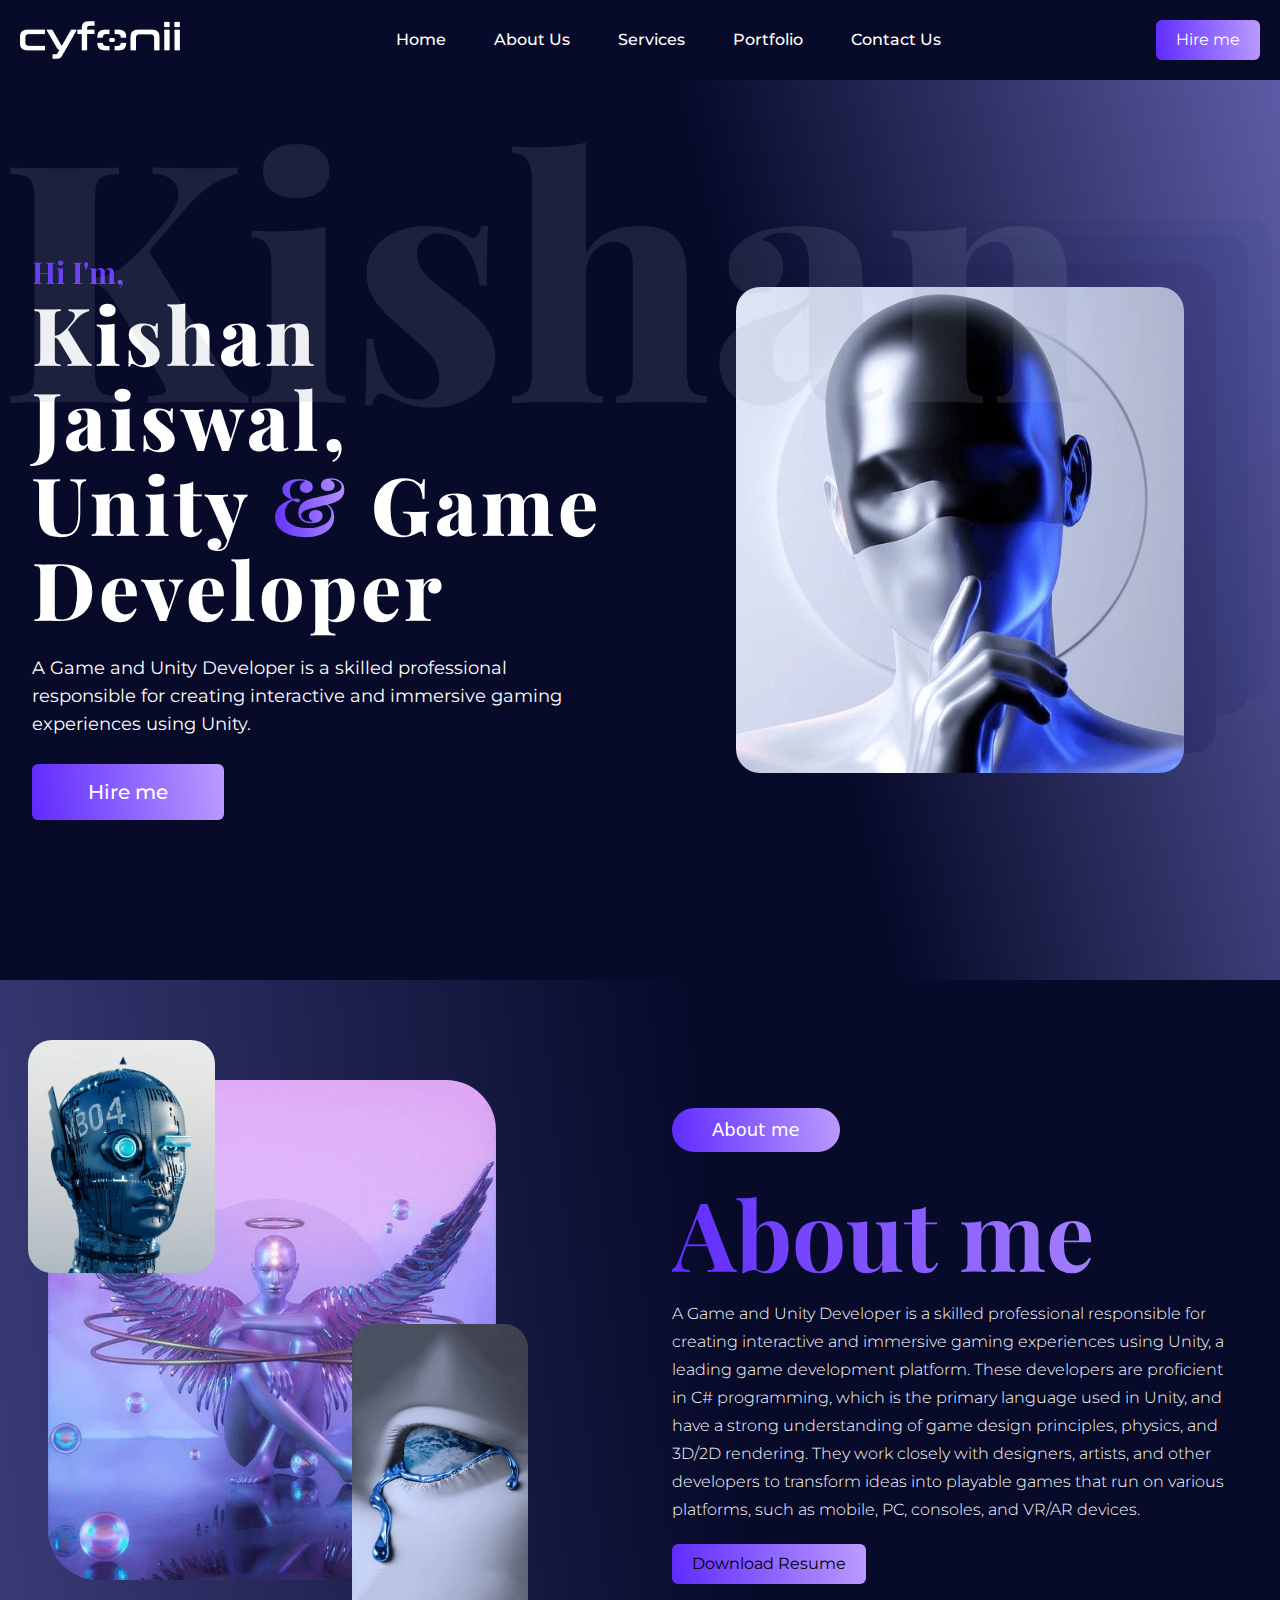
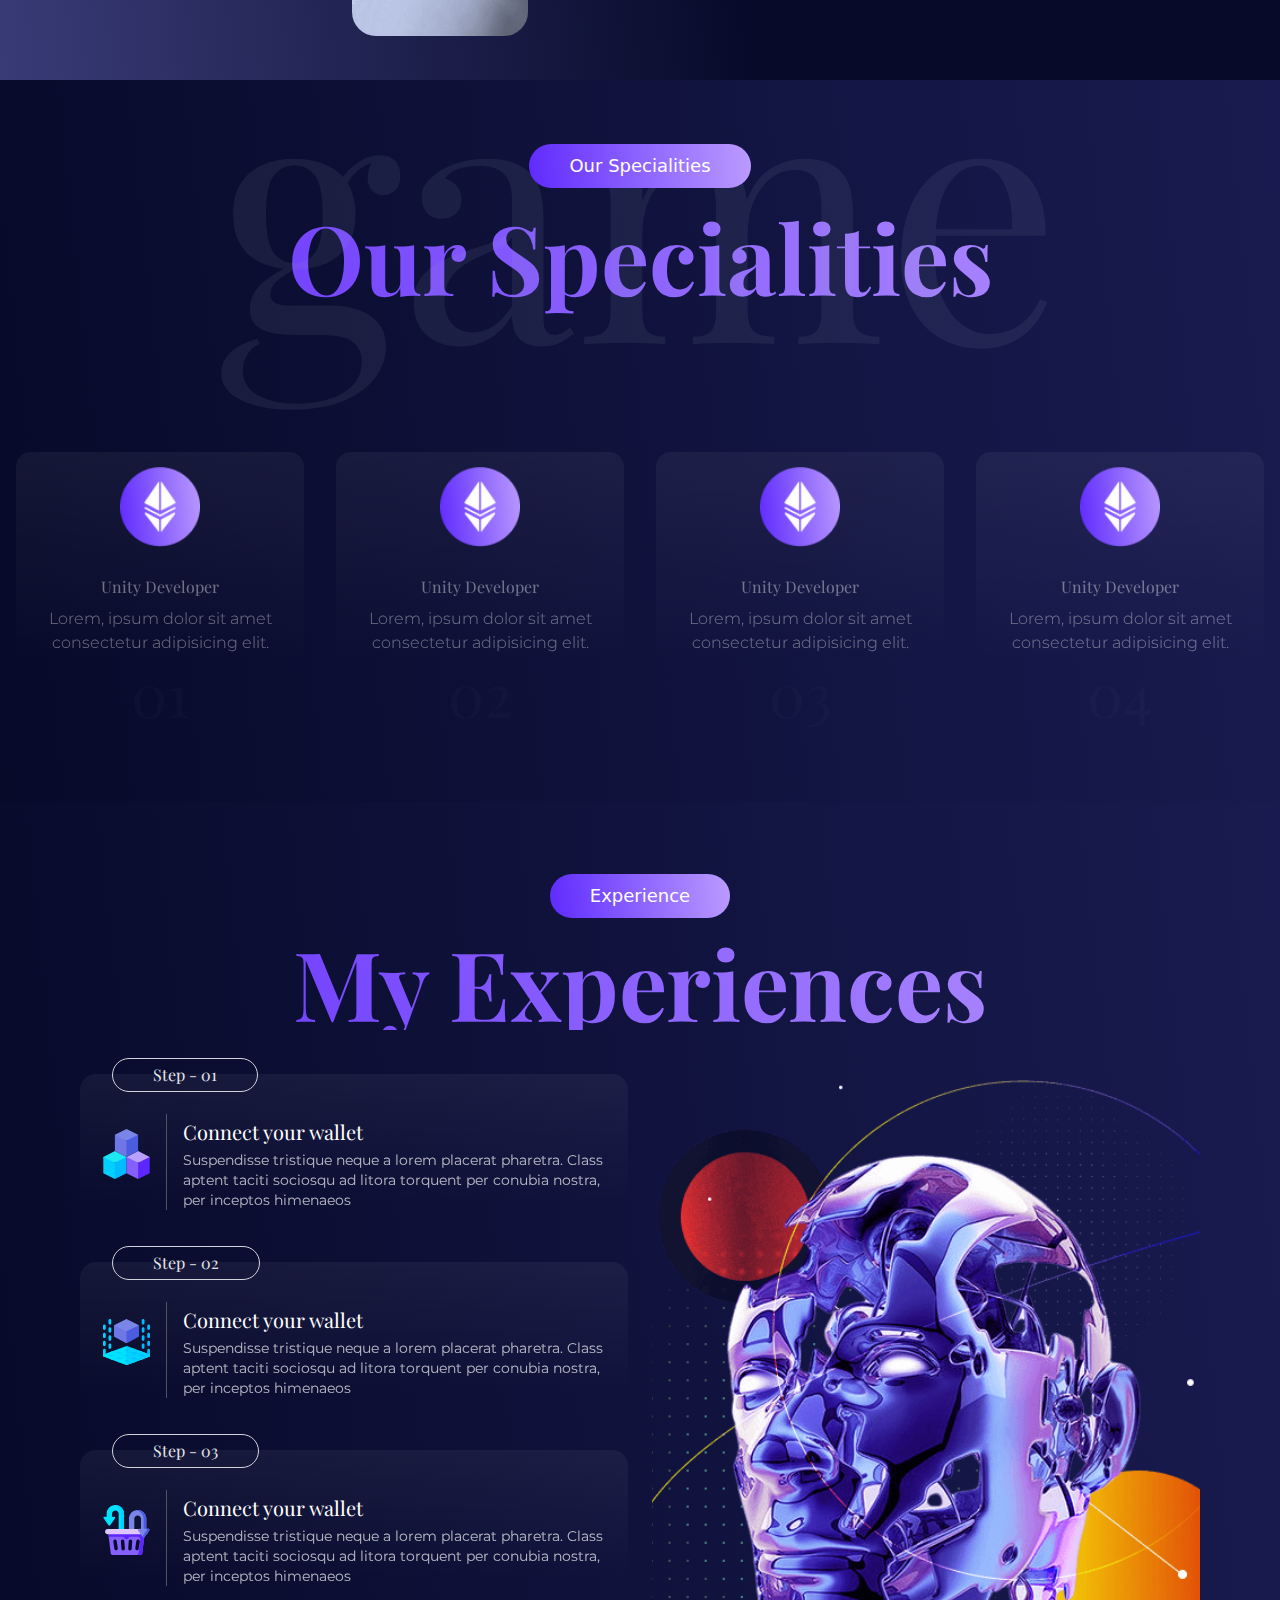
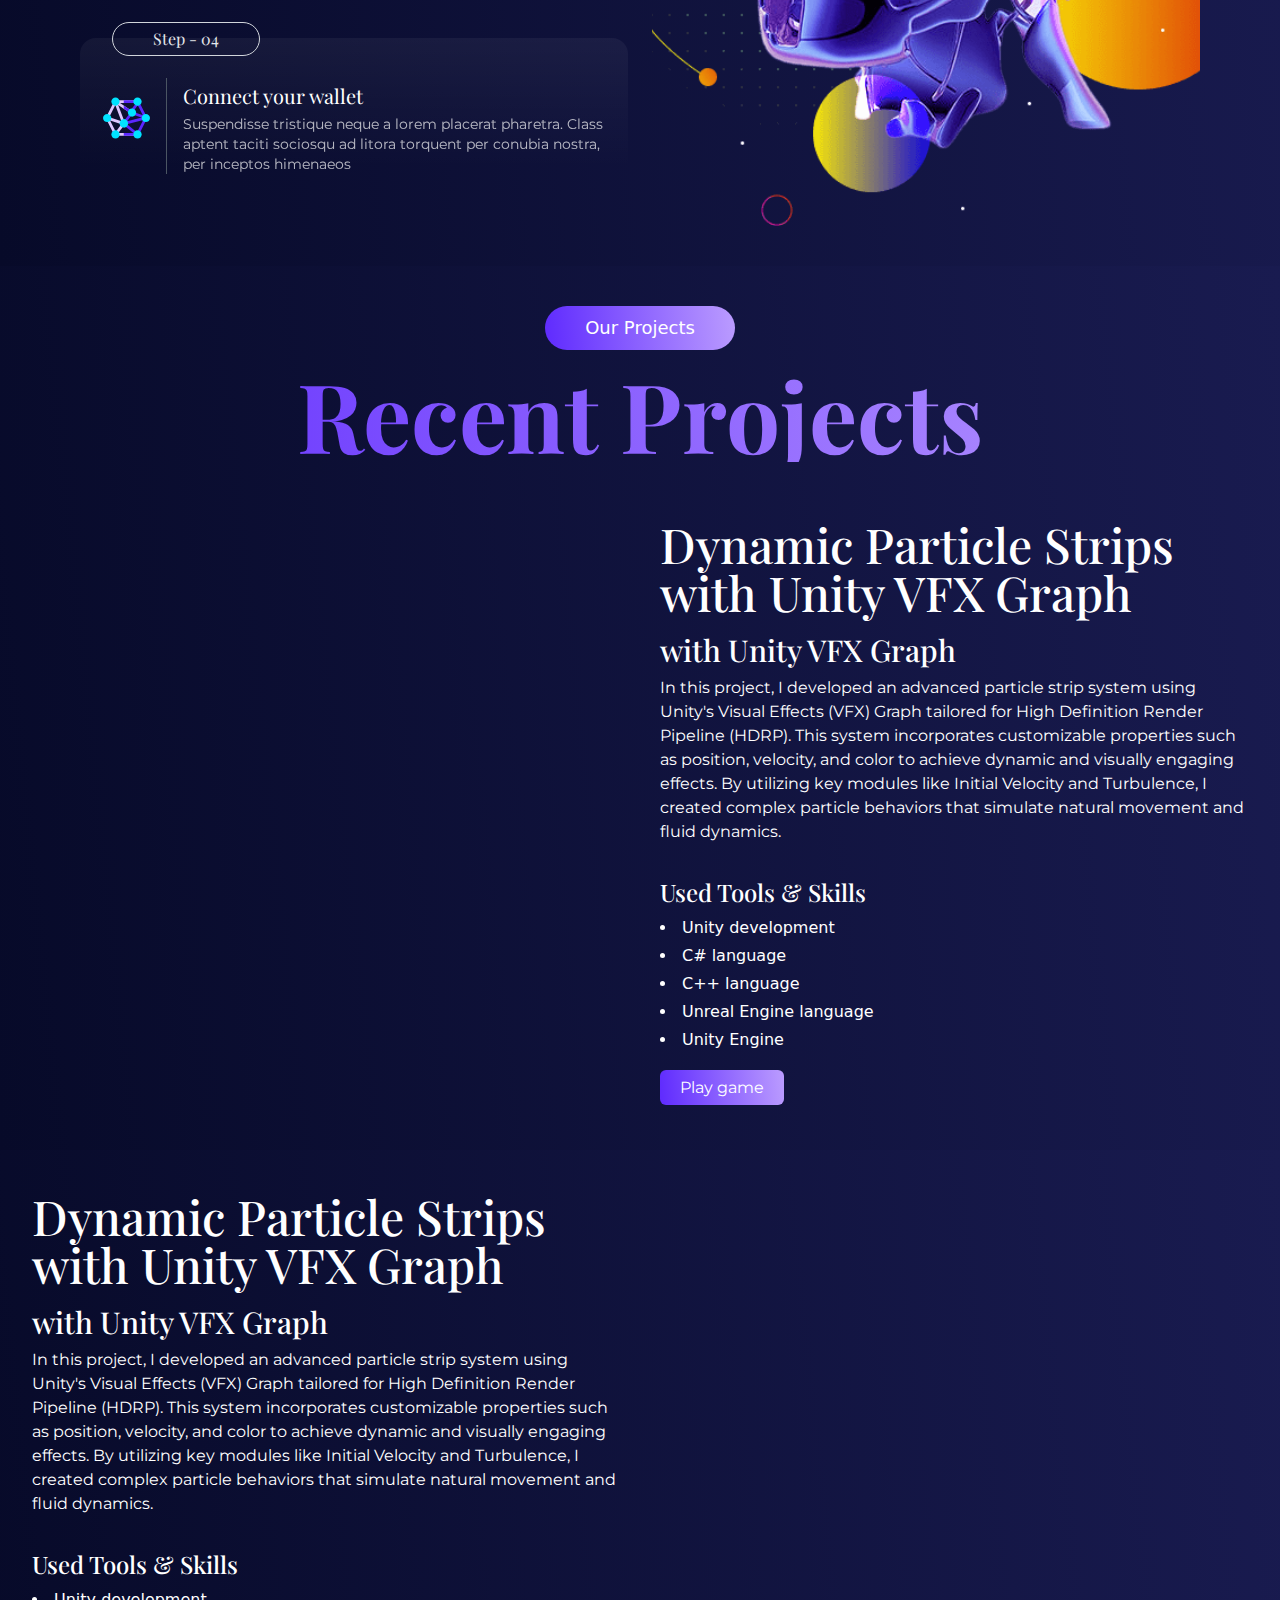
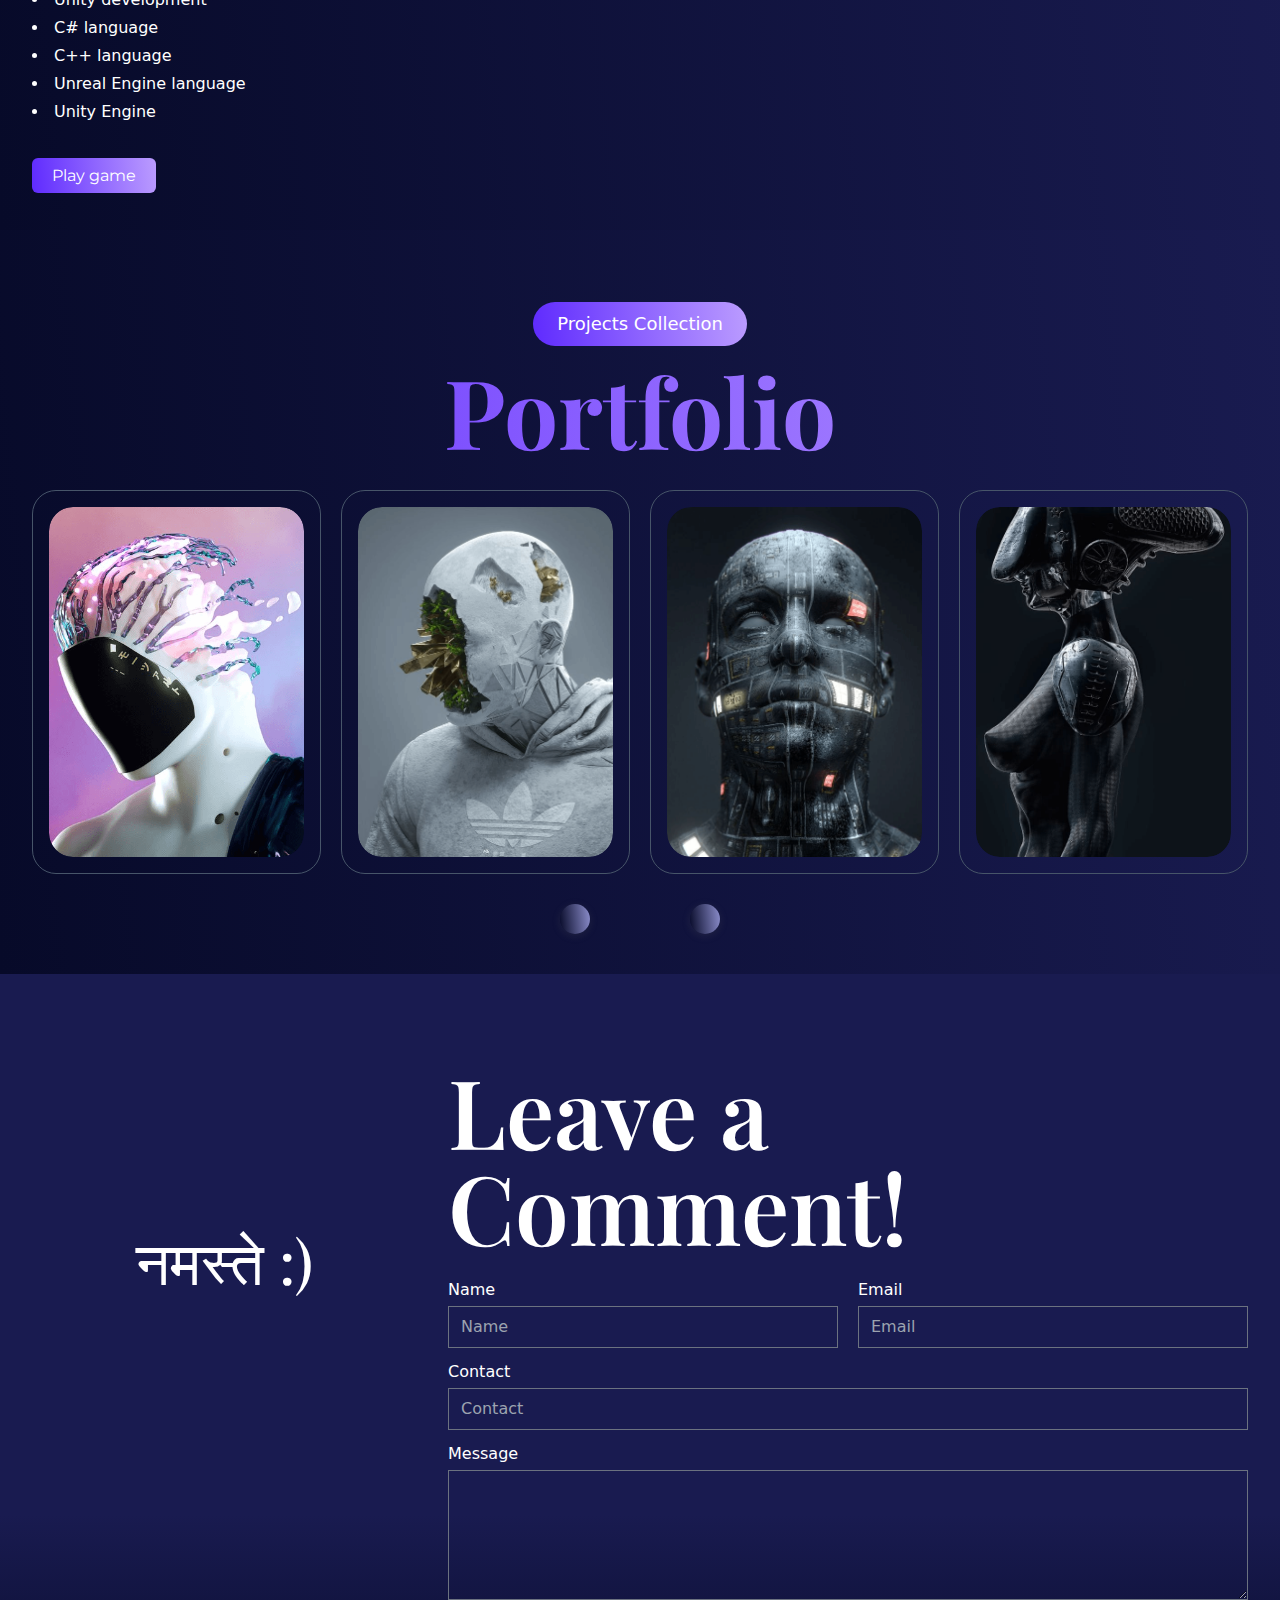
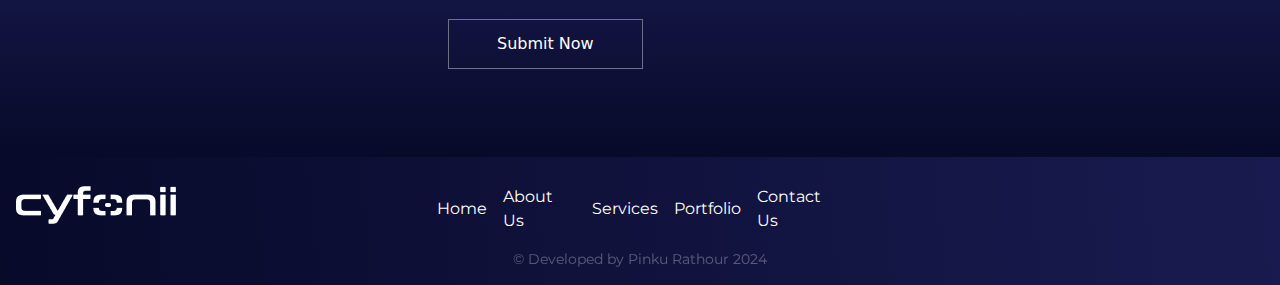
==== commit 8a3b7251: "responsive code push" ====
--- a/index.html
+++ b/index.html
@@ -4,26 +4,28 @@
 <head>
     <meta charset="UTF-8">
     <meta name="viewport" content="width=device-width, initial-scale=1.0">
+    <title>Kishan Jaiswal</title>
     <link rel="stylesheet"
         href="https://cdnjs.cloudflare.com/ajax/libs/OwlCarousel2/2.3.4/assets/owl.carousel.min.css" />
+    <link rel="stylesheet" href="https://cdnjs.cloudflare.com/ajax/libs/aos/2.3.4/aos.css" />
     <link href="./src/output.css" rel="stylesheet">
     <link href="./src/style.css" rel="stylesheet">
     <script src="./src/tailwind.js"></script>
 </head>
 
 <body>
-    <nav class="flex justify-between items-center p-5 bg-[#070A29] text-white">
+    <nav class="flex justify-between items-center p-5 bg-[#070A29] text-white ">
         <div class="navbrand">
-            <img class="w-40" src="./src/images/logo.png" alt="">
-        </div>
-        <div class="hidden lg:flex gap-12">
-            <a class="font-medium" href="">Home</a>
-            <a class="font-medium" href="">About Us</a>
-            <a class="font-medium" href="">Services</a>
-            <a class="font-medium" href="">Portfolio</a>
-            <a class="font-medium" href="">Contact Us</a>
-        </div>
-        <a href="" class="hidden lg:flex hire">Hire me</a>
+            <a href="index.html"><img class="w-40" src="./src/images/logo.png" alt=""></a>
+        </div>
+        <div class="hidden lg:flex gap-12 Navbar">
+            <a class="font-medium" href="#home">Home</a>
+            <a class="font-medium" href="#about">About Us</a>
+            <a class="font-medium" href="#service">Services</a>
+            <a class="font-medium" href="#portfolio">Portfolio</a>
+            <a class="font-medium" href="#contact">Contact Us</a>
+        </div>
+        <a href="resume.pdf" download="" class="hidden lg:flex hire">Hire me</a>
         <button class="toggle lg:hidden " onclick="toggleMenu()">
             <span class="iconify text-4xl" data-icon="ri:menu-3-fill"></span>
         </button>
@@ -31,18 +33,18 @@
         <div class="fixed inset-0 bg-[#070A29] p-5 lg:hidden hidden z-50" id="mobileMenu">
             <div class="flex justify-between items-center">
                 <div class="navbrand">
-                    <img class="w-40" src="./src/images/logo.png" alt="">
+                    <a href="index.html"><img class="w-40" src="./src/images/logo.png" alt=""></a>
                 </div>
                 <button class="lg:hidden" onclick="toggleMenu()">
                     <span class="iconify text-4xl" data-icon="line-md:menu-to-close-transition"></span>
                 </button>
             </div>
-            <div class="flex flex-col pt-6">
-                <a href="" class="font-medium py-3">Home</a>
-                <a href="" class="font-medium py-3">About Us</a>
-                <a href="" class="font-medium py-3">Services</a>
-                <a href="" class="font-medium py-3">Portfolio</a>
-                <a href="" class="font-medium py-3">Contact Us</a>
+            <div class="flex flex-col pt-6 Navbar">
+                <a href="#home" class="font-medium py-3">Home</a>
+                <a href="#about" class="font-medium py-3">About Us</a>
+                <a href="#service" class="font-medium py-3">Services</a>
+                <a href="#portfolio" class="font-medium py-3">Portfolio</a>
+                <a href="#contact" class="font-medium py-3">Contact Us</a>
                 <a href="" class="hire">Hire me</a>
 
             </div>
@@ -67,7 +69,7 @@
         </div>
     </nav>
     <!-- =============Home Section============== -->
-    <section class="bg-gradient w-full overflow-hidden">
+    <section class="bg-gradient w-full overflow-hidden" id="home">
         <div
             class="max-w-[1440px] mx-auto flex flex-wrap flex-col md:flex-row justify-center items-center py-5 h-screen relative">
             <div class="w-full md:w-1/2 py-5 text-center md:text-left p-8">
@@ -88,27 +90,27 @@
             </div>
             <div class="w-full md:w-1/2 py-5 flex justify-center">
                 <div class="w-full max-w-lg h-[550px] p-8 relative ">
-                    <img class="w-full h-full object-cover rounded-3xl z-50"
+                    <img class="w-full h-full object-cover rounded-3xl z-50 animation-images"
                         src="./src/images/banner.b41e8bd3384755f8ff18.png" alt="Kishan Jaiswal Banner">
                     <div
-                        class="absolute xl:block lg:hidden hidden xl:-top-9 xl:left-14 lg:left-0 left-0 right-0 w-full h-[480px] bg-slate-100 -z-40 rounded-3xl">
-                    </div>
-                    <div
-                        class="absolute xl:block lg:hidden hidden -top-5 xl:left-8 lg:left-0 left-0 right-0 w-full h-[480px] bg-slate-200 -z-40 rounded-3xl">
-                    </div>
-                    <div
-                        class="absolute xl:block lg:hidden hidden top-2 xl:left-0 right-0 left-0 w-full h-[490px] bg-gray-300  -z-20 rounded-3xl">
+                        class="absolute xl:block lg:hidden hidden xl:-top-9 xl:left-14 lg:left-0 left-0 right-0 w-full h-[480px] bg-slate-100 -z-40 rounded-3xl animation-images">
+                    </div>
+                    <div
+                        class="absolute xl:block lg:hidden hidden -top-5 xl:left-8 lg:left-0 left-0 right-0 w-full h-[480px] bg-slate-200 -z-40 rounded-3xl animation-images">
+                    </div>
+                    <div
+                        class="absolute xl:block lg:hidden hidden top-2 xl:left-0 right-0 left-0 w-full h-[490px] bg-gray-300  -z-20 rounded-3xl animation-images">
                     </div>
                 </div>
             </div>
             <h1
-                class="text-animation xl:block hidden absolute left-0 -top-10 right-0 lg:flex text-slate-400 z-10 opacity-15">
+                class="text-animation xl:block hidden absolute left-0 xl:-top-16 -top-10  right-0 lg:flex text-slate-400 z-10 opacity-15">
                 Kishan
             </h1>
         </div>
     </section>
     <!-- =================About Section=============== -->
-    <section class="about w-full py-8 md:py-16 overflow-hidden">
+    <section class="about w-full py-8 md:py-16 overflow-hidden" id="about">
         <div class="container mx-auto px-4 max-w-[1440px] flex flex-col lg:flex-row items-center">
             <div class="w-full lg:w-1/2 p-4 md:p-8">
                 <div class="relative flex flex-wrap justify-center lg:justify-start">
@@ -143,7 +145,7 @@
                         designers, artists, and other developers to transform ideas into playable games that run on
                         various platforms, such as mobile, PC, consoles, and VR/AR devices.</p>
                     <div class="flex flex-wrap gap-2 md:gap-6 pt-3 md:pt-5 items-center">
-                        <a href="" class=" hire">Download
+                        <a href="" class=" hire ">Download
                             Resume</a>
                         <a href="" class="text-white text-2xl md:text-3xl"><span class="iconify"
                                 data-icon="bi-github"></span></a>
@@ -151,8 +153,8 @@
                                 data-icon="entypo-social:linkedin-with-circle"></span></a>
                         <a href="" class="text-white text-3xl md:text-4xl"><span class="iconify"
                                 data-icon="vscode-icons:file-type-replit"></span></a>
-                        <a href="" class="text-white text-3xl md:text-4xl"><span class="iconify"
-                                data-icon="ri:instagram-fill"></span></a>
+                        <a href="" class="text-white text-3xl md:text-4xl lg:block md:block hidden"><span
+                                class="iconify" data-icon="ri:instagram-fill"></span></a>
                     </div>
                 </div>
             </div>
@@ -161,10 +163,10 @@
 
     <!-- =================== -->
 
-    <section class="portfolio py-16 w-full relative overflow-hidden">
+    <section class="portfolio py-16 w-full relative overflow-hidden" id="service">
         <div class="text-center relative">
             <span
-                class="text-white relative z-10 inline-block px-6 py-2 text-sm md:text-lg font-normal hire rounded-full hover:px-10 hover:py-2 transition-all duration-300">
+                class="text-white relative z-10 inline-block px-10 hover:rounded-full py-2 text-sm md:text-lg font-normal hire rounded-full hover:px-10 hover:py-2 transition-all duration-300">
                 Our Specialities
             </span>
             <h1
@@ -320,7 +322,7 @@
 
     <!-- ==========Projects============= -->
 
-    <section class="resume py-8 md:py-10 overflow-hidden">
+    <section class="resume py-8 md:py-10 overflow-hidden" id="portfolio">
         <div class="container mx-auto px-4 md:px-6 lg:px-8 xl:max-w-7xl">
             <div class="pb-8 md:pb-12 text-center">
                 <span
@@ -482,7 +484,7 @@
     <!-- ================== -->
 
 
-    <section class="newslatter py-12 overflow-hidden">
+    <section class="newslatter py-12 overflow-hidden" id="contact">
         <div class="container mx-auto px-4 sm:px-6 lg:px-8 xl:max-w-7xl">
             <div class="grid grid-cols-1 lg:grid-cols-3 gap-8 ">
                 <div class="lg:col-span-1">
@@ -587,11 +589,11 @@
                 <!-- Navigation Links (hidden on small screens, visible on medium and larger) -->
                 <div class="navlink hidden lg:block">
                     <ul class="flex justify-center md:justify-between gap-4 items-center text-white">
-                        <li><a href="#">Home</a></li>
-                        <li><a href="#">About Us</a></li>
-                        <li><a href="#">Services</a></li>
-                        <li><a href="#">Portfolio</a></li>
-                        <li><a href="#">Contact Us</a></li>
+                        <li><a href="#home">Home</a></li>
+                        <li><a href="#about">About Us</a></li>
+                        <li><a href="#service">Services</a></li>
+                        <li><a href="#portfolio">Portfolio</a></li>
+                        <li><a href="#contact">Contact Us</a></li>
                     </ul>
                 </div>
 
@@ -622,6 +624,7 @@
 <script src="https://cdnjs.cloudflare.com/ajax/libs/OwlCarousel2/2.3.4/owl.carousel.min.js"></script>
 <script src="https://cdnjs.cloudflare.com/ajax/libs/gsap/3.12.5/ScrollTrigger.min.js"></script>
 <script src="https://cdnjs.cloudflare.com/ajax/libs/gsap/3.12.5/gsap.min.js"></script>
+<script src="https://cdnjs.cloudflare.com/ajax/libs/aos/2.3.4/aos.js"></script>
 <script src="./src/custom.js"></script>
 
 </html>--- a/src/style.css
+++ b/src/style.css
@@ -1,6 +1,9 @@
 @import url("https://fonts.googleapis.com/css2?family=Playfair+Display:ital,wght@0,400..900;1,400..900&display=swap");
 @import url("https://fonts.googleapis.com/css2?family=Montserrat:ital,wght@0,100..900;1,100..900&display=swap");
-
+html {
+  scroll-behavior: smooth;
+  scrollbar-width: none;
+}
 h1,
 h2,
 h3,
